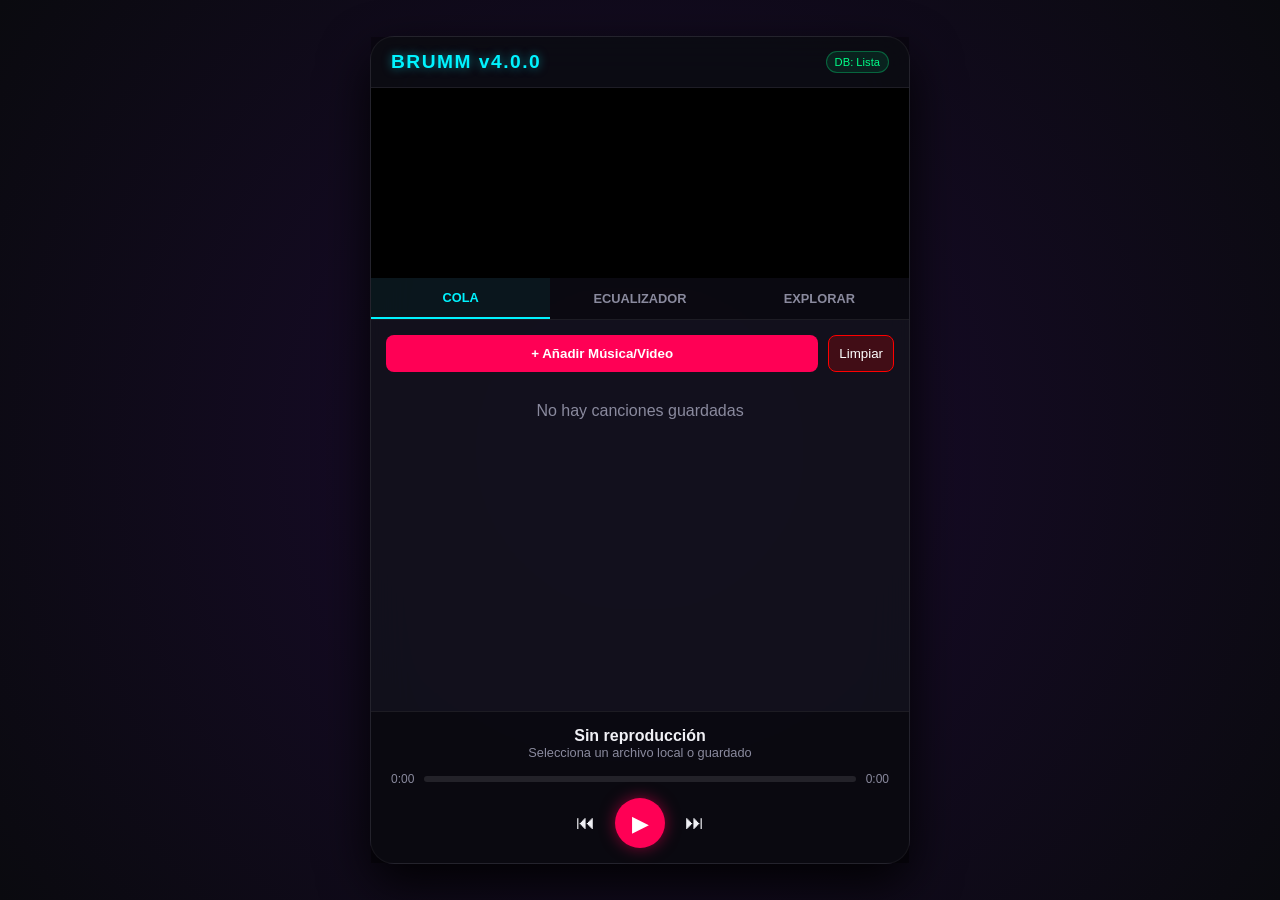
==== public/index.html @ 69756692 "Add files via upload" ====
<!DOCTYPE html>
<html lang="es">
<head>
<meta charset="UTF-8">
<meta name="viewport" content="width=device-width, initial-scale=1.0, maximum-scale=1.0, user-scalable=no">
<title>Brumm Player - v4.0.0 Optimized</title>
<link rel="manifest" href="manifest.json">
<meta name="theme-color" content="#0a0a0f">
<style>
  :root {
    --bg-dark: #0a0a0f;
    --panel-bg: rgba(18, 18, 28, 0.85);
    --accent: #ff0055;
    --accent-cyan: #00f3ff;
    --accent-purple: #9d00ff;
    --text-main: #f0f0f5;
    --text-muted: #8a8a9e;
    --border: rgba(255, 255, 255, 0.08);
  }

  * { box-sizing: border-box; margin: 0; padding: 0; user-select: none; -webkit-tap-highlight-color: transparent; }

  body {
    background-color: var(--bg-dark);
    color: var(--text-main);
    font-family: -apple-system, BlinkMacSystemFont, 'Segoe UI', Roboto, sans-serif;
    display: flex; justify-content: center; align-items: center;
    min-height: 100vh; overflow: hidden; background: radial-gradient(circle at center, #1a0b2e 0%, #0a0a0f 100%);
  }

  .app-container {
    width: 100%; max-width: 540px; height: 100vh; max-height: 920px;
    background: var(--panel-bg); backdrop-filter: blur(20px); -webkit-backdrop-filter: blur(20px);
    display: flex; flex-direction: column; position: relative;
    box-shadow: 0 20px 50px rgba(0,0,0,0.9); border: 1px solid var(--border);
  }

  @media (min-width: 768px) { .app-container { height: 92vh; border-radius: 24px; } }

  header {
    padding: 14px 20px; display: flex; justify-content: space-between; align-items: center;
    border-bottom: 1px solid var(--border); background: rgba(0,0,0,0.3);
  }
  header h1 { font-size: 1.2rem; font-weight: 800; letter-spacing: 1.5px; color: var(--accent-cyan); text-shadow: 0 0 10px rgba(0,243,255,0.5); }
  .status-badge { font-size: 0.7rem; padding: 4px 8px; border-radius: 12px; background: rgba(0, 255, 136, 0.1); color: #00ff88; border: 1px solid rgba(0,255,136,0.3); }

  /* Visualizador Screen */
  .screen-container { width: 100%; height: 190px; background: #000; position: relative; overflow: hidden; }
  canvas { width: 100%; height: 100%; display: block; }
  video { width: 100%; height: 100%; object-fit: contain; display: none; }

  /* Tabs UI */
  .nav-tabs { display: flex; background: rgba(0,0,0,0.4); border-bottom: 1px solid var(--border); }
  .tab-btn { flex: 1; padding: 12px 0; background: none; border: none; color: var(--text-muted); font-weight: 600; font-size: 0.8rem; cursor: pointer; transition: 0.2s; }
  .tab-btn.active { color: var(--accent-cyan); border-bottom: 2px solid var(--accent-cyan); background: rgba(0,243,255,0.05); }

  .tab-content { flex: 1; display: none; flex-direction: column; padding: 15px; overflow-y: auto; }
  .tab-content.active { display: flex; }

  /* Queue List */
  .queue-list { display: flex; flex-direction: column; gap: 8px; }
  .queue-item { display: flex; align-items: center; padding: 10px; background: rgba(255,255,255,0.03); border-radius: 8px; border: 1px solid var(--border); cursor: pointer; }
  .queue-item.active { border-color: var(--accent); background: rgba(255,0,85,0.1); }
  .queue-item .title { flex: 1; font-size: 0.85rem; font-weight: 500; white-space: nowrap; overflow: hidden; text-overflow: ellipsis; }

  /* Ecualizador (EQ) UI */
  .eq-container { display: flex; justify-content: space-around; align-items: center; height: 100%; padding: 20px 0; }
  .eq-band { display: flex; flex-direction: column; align-items: center; gap: 10px; height: 100%; }
  .eq-band input[type="range"] { -webkit-appearance: slider-vertical; width: 8px; height: 140px; background: rgba(255,255,255,0.1); }
  .eq-label { font-size: 0.7rem; color: var(--text-muted); }

  /* Controles Principales */
  .player-controls { padding: 15px 20px; background: rgba(0,0,0,0.4); border-top: 1px solid var(--border); display: flex; flex-direction: column; gap: 12px; }
  .track-meta { text-align: center; }
  .track-meta .title { font-size: 1rem; font-weight: 700; color: var(--text-main); }
  .track-meta .subtitle { font-size: 0.8rem; color: var(--text-muted); }

  .progress-wrap { display: flex; align-items: center; gap: 10px; font-size: 0.75rem; color: var(--text-muted); }
  .progress-bar { flex: 1; height: 6px; background: rgba(255,255,255,0.1); border-radius: 3px; cursor: pointer; position: relative; }
  .progress-fill { width: 0%; height: 100%; background: linear-gradient(90deg, var(--accent-cyan), var(--accent)); border-radius: 3px; }

  .btn-group { display: flex; justify-content: center; align-items: center; gap: 20px; }
  .btn-ctrl { background: none; border: none; color: var(--text-main); font-size: 1.2rem; cursor: pointer; }
  .btn-ctrl.main { width: 50px; height: 50px; border-radius: 50%; background: var(--accent); color: #fff; box-shadow: 0 0 15px rgba(255,0,85,0.5); display: flex; justify-content: center; align-items: center; font-size: 1.4rem; }

  input[type="file"] { display: none; }
</style>
</head>
<body>

<div class="app-container">
  <header>
    <h1>BRUMM v4.0.0</h1>
    <span class="status-badge" id="db-status">DB: Cargando...</span>
  </header>

  <div class="screen-container">
    <canvas id="canvas-vis"></canvas>
    <video id="video-elem" playsinline></video>
  </div>

  <div class="nav-tabs">
    <button class="tab-btn active" onclick="switchTab('queue')">COLA</button>
    <button class="tab-btn" onclick="switchTab('eq')">ECUALIZADOR</button>
    <button class="tab-btn" onclick="switchTab('online')">EXPLORAR</button>
  </div>

  <!-- TAB: COLA Y BIBLIOTECA -->
  <div id="tab-queue" class="tab-content active">
    <div style="margin-bottom: 10px; display: flex; gap: 10px;">
      <button onclick="document.getElementById('file-input').click()" style="flex:1; padding: 10px; background: var(--accent); border:none; border-radius:8px; color:#fff; font-weight:bold; cursor:pointer;">+ Añadir Música/Video</button>
      <button onclick="clearDatabaseQueue()" style="padding: 10px; background: rgba(255,0,0,0.2); border:1px solid red; border-radius:8px; color:#fff; cursor:pointer;">Limpiar</button>
    </div>
    <input type="file" id="file-input" accept="audio/*,video/*" multiple>
    <div class="queue-list" id="queue-list-container">
      <!-- Los elementos guardados en IndexedDB se inyectarán aquí -->
    </div>
  </div>

  <!-- TAB: ECUALIZADOR INTERACTIVO -->
  <div id="tab-eq" class="tab-content">
    <div class="eq-container">
      <div class="eq-band"><span class="eq-label">+12dB</span><input type="range" min="-12" max="12" value="0" id="eq-60"><span class="eq-label">60Hz</span></div>
      <div class="eq-band"><span class="eq-label">+12dB</span><input type="range" min="-12" max="12" value="0" id="eq-230"><span class="eq-label">230Hz</span></div>
      <div class="eq-band"><span class="eq-label">+12dB</span><input type="range" min="-12" max="12" value="0" id="eq-910"><span class="eq-label">910Hz</span></div>
      <div class="eq-band"><span class="eq-label">+12dB</span><input type="range" min="-12" max="12" value="0" id="eq-4k"><span class="eq-label">4kHz</span></div>
      <div class="eq-band"><span class="eq-label">+12dB</span><input type="range" min="-12" max="12" value="0" id="eq-14k"><span class="eq-label">14kHz</span></div>
    </div>
  </div>

  <!-- TAB: EXPLORAR (ONLINE) -->
  <div id="tab-online" class="tab-content">
    <p style="text-align: center; color: var(--text-muted); margin-top: 20px;">Buscador online de Jamendo e Internet Archive activo.</p>
  </div>

  <!-- CONTROLES INFERIORES -->
  <div class="player-controls">
    <div class="track-meta">
      <div class="title" id="track-title">Sin reproducción</div>
      <div class="subtitle" id="track-artist">Selecciona un archivo local o guardado</div>
    </div>

    <div class="progress-wrap">
      <span id="curr-time">0:00</span>
      <div class="progress-bar" id="progress-bar"><div class="progress-fill" id="progress-fill"></div></div>
      <span id="total-time">0:00</span>
    </div>

    <div class="btn-group">
      <button class="btn-ctrl" id="btn-prev">⏮</button>
      <button class="btn-ctrl main" id="btn-play">▶</button>
      <button class="btn-ctrl" id="btn-next">⏭</button>
    </div>
  </div>
</div>

<audio id="audio-elem" crossorigin="anonymous"></audio>

<script>
  // --- 1. BASE DE DATOS LOCAL (IndexedDB) ---
  let db;
  const requestDB = indexedDB.open("BrummDB", 1);

  requestDB.onupgradeneeded = (e) => {
    db = e.target.result;
    if (!db.objectStoreNames.contains("queue")) {
      db.createObjectStore("queue", { keyPath: "id", autoIncrement: true });
    }
  };

  requestDB.onsuccess = (e) => {
    db = e.target.result;
    document.getElementById("db-status").textContent = "DB: Lista";
    loadQueueFromDB();
  };

  requestDB.onerror = () => {
    document.getElementById("db-status").textContent = "DB: Error";
  };

  // Guardar archivo en la base de datos local
  function saveTrackToDB(file) {
    const transaction = db.transaction(["queue"], "readwrite");
    const store = transaction.objectStore("queue");
    const track = { name: file.name, type: file.type, blob: file };
    store.add(track);
    transaction.oncomplete = () => loadQueueFromDB();
  }

  // Cargar cola guardada desde la base de datos
  let localQueue = [];
  function loadQueueFromDB() {
    if (!db) return;
    const transaction = db.transaction(["queue"], "readonly");
    const store = transaction.objectStore("queue");
    const request = store.getAll();

    request.onsuccess = () => {
      localQueue = request.result;
      renderQueueUI();
    };
  }

  function clearDatabaseQueue() {
    if (!db) return;
    const transaction = db.transaction(["queue"], "readwrite");
    transaction.objectStore("queue").clear();
    transaction.oncomplete = () => {
      localQueue = [];
      renderQueueUI();
    };
  }

  function renderQueueUI() {
    const container = document.getElementById("queue-list-container");
    container.innerHTML = "";
    if (localQueue.length === 0) {
      container.innerHTML = `<div style="text-align:center; color:var(--text-muted); padding:20px;">No hay canciones guardadas</div>`;
      return;
    }

    localQueue.forEach((item, index) => {
      const div = document.createElement("div");
      div.className = `queue-item ${index === currentIndex ? 'active' : ''}`;
      div.innerHTML = `<div class="title">${item.name}</div>`;
      div.onclick = () => playTrackFromQueue(index);
      container.appendChild(div);
    });
  }

  // --- 2. MOTOR DE AUDIO Y EQ ---
  const audio = document.getElementById('audio-elem');
  const playBtn = document.getElementById('btn-play');
  let currentIndex = -1;
  let audioCtx, analyser, sourceNode;
  let eqFilters = [];

  function initWebAudio() {
    if (audioCtx) return;
    const AudioCtx = window.AudioContext || window.webkitAudioContext;
    audioCtx = new AudioCtx();
    analyser = audioCtx.createAnalyser();
    analyser.fftSize = 64;

    // Crear bandas del Ecualizador
    const freqs = [60, 230, 910, 4000, 14000];
    sourceNode = audioCtx.createMediaElementSource(audio);

    let prevNode = sourceNode;
    freqs.forEach((freq, idx) => {
      const filter = audioCtx.createBiquadFilter();
      filter.type = idx === 0 ? 'lowshelf' : idx === freqs.length - 1 ? 'highshelf' : 'peaking';
      filter.frequency.value = freq;
      filter.gain.value = 0;
      prevNode.connect(filter);
      prevNode = filter;
      eqFilters.push(filter);
    });

    prevNode.connect(analyser);
    analyser.connect(audioCtx.destination);
    setupEQControls();
    drawVisualizer();
  }

  function setupEQControls() {
    const ids = ['eq-60', 'eq-230', 'eq-910', 'eq-4k', 'eq-14k'];
    ids.forEach((id, idx) => {
      document.getElementById(id).addEventListener('input', (e) => {
        if (eqFilters[idx]) eqFilters[idx].gain.value = parseFloat(e.target.value);
      });
    });
  }

  function playTrackFromQueue(index) {
    if (index < 0 || index >= localQueue.length) return;
    currentIndex = index;
    const item = localQueue[currentIndex];

    const objectUrl = URL.createObjectURL(item.blob);
    audio.src = objectUrl;

    document.getElementById("track-title").textContent = item.name;
    document.getElementById("track-artist").textContent = "Guardado Localmente";

    initWebAudio();
    if (audioCtx.state === 'suspended') audioCtx.resume();
    audio.play();
    playBtn.textContent = '⏸';
    renderQueueUI();
  }

  playBtn.onclick = () => {
    if (audio.paused) {
      if (currentIndex >= 0) {
        initWebAudio();
        if (audioCtx.state === 'suspended') audioCtx.resume();
        audio.play();
        playBtn.textContent = '⏸';
      } else if (localQueue.length > 0) {
        playTrackFromQueue(0);
      }
    } else {
      audio.pause();
      playBtn.textContent = '▶';
    }
  };

  // Archivos locales
  document.getElementById('file-input').onchange = (e) => {
    const files = Array.from(e.target.files);
    files.forEach(f => saveTrackToDB(f));
  };

  // --- 3. CANVAS VISUALIZER ---
  const canvas = document.getElementById('canvas-vis');
  const ctx = canvas.getContext('2d');

  function drawVisualizer() {
    requestAnimationFrame(drawVisualizer);
    if (!analyser) return;

    canvas.width = canvas.parentElement.clientWidth;
    canvas.height = canvas.parentElement.clientHeight;

    const bufferLength = analyser.frequencyBinCount;
    const dataArray = new Uint8Array(bufferLength);
    analyser.getByteFrequencyData(dataArray);

    ctx.clearRect(0, 0, canvas.width, canvas.height);
    const barWidth = (canvas.width / bufferLength) * 1.5;
    let x = 0;

    for (let i = 0; i < bufferLength; i++) {
      const barHeight = (dataArray[i] / 255) * canvas.height;
      ctx.fillStyle = `rgb(0, 243, 255)`;
      ctx.fillRect(x, canvas.height - barHeight, barWidth - 2, barHeight);
      x += barWidth + 1;
    }
  }

  // Switch de pestañas
  function switchTab(tabName) {
    document.querySelectorAll('.tab-btn').forEach(b => b.classList.remove('active'));
    document.querySelectorAll('.tab-content').forEach(c => c.classList.remove('active'));
    event.target.classList.add('active');
    document.getElementById(`tab-${tabName}`).classList.add('active');
  }

  // --- 4. REGISTRO SERVICE WORKER ---
  if ('serviceWorker' in navigator) {
    window.addEventListener('load', () => {
      navigator.serviceWorker.register('./sw.js');
    });
  }
</script>
</body>
</html>
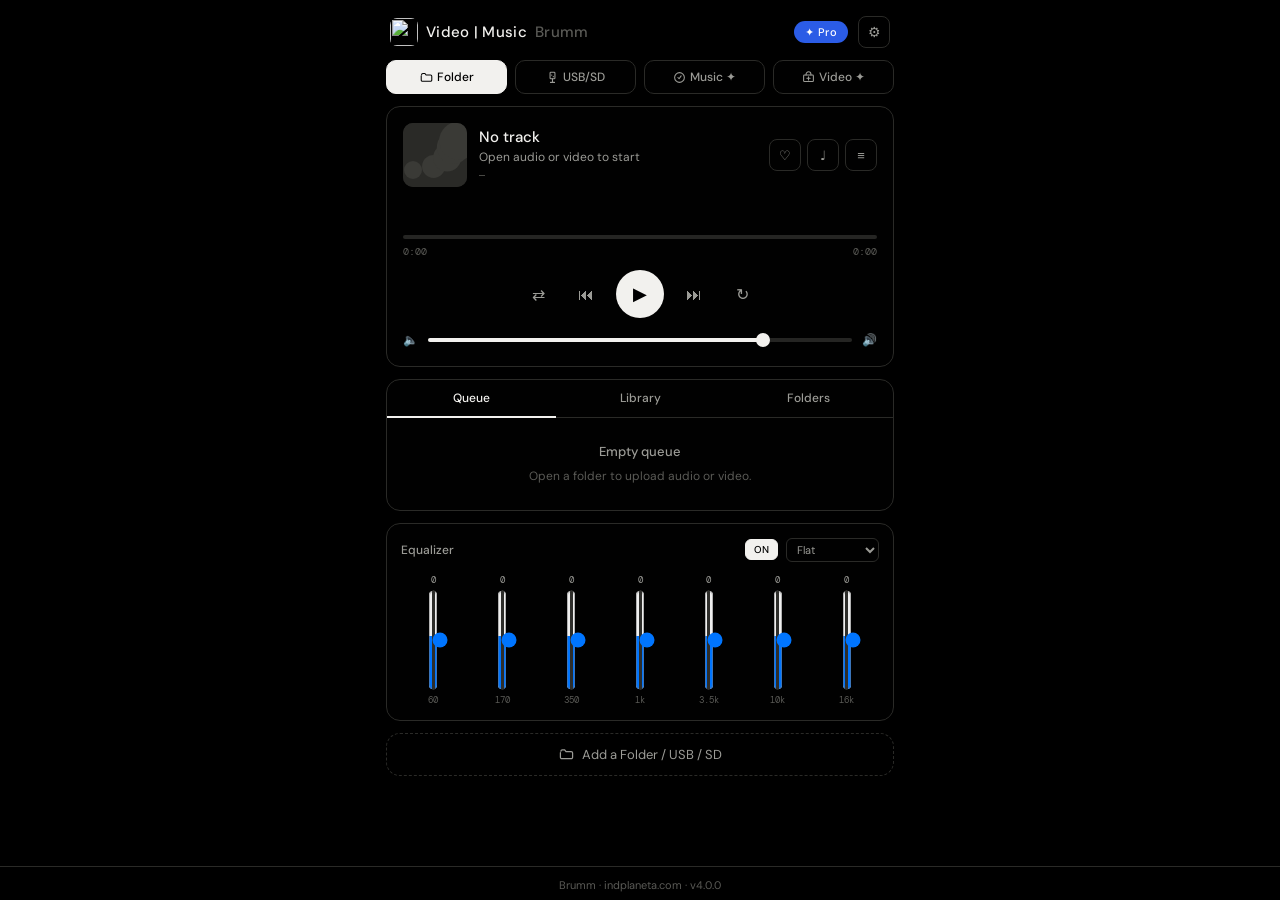
==== commit 2c6da136: "Add files via upload" ====
--- a/public/index.html
+++ b/public/index.html
@@ -2,357 +2,1839 @@
 <html lang="es">
 <head>
 <meta charset="UTF-8">
-<meta name="viewport" content="width=device-width, initial-scale=1.0, maximum-scale=1.0, user-scalable=no">
-<title>Brumm Player - v4.0.0 Optimized</title>
-<link rel="manifest" href="manifest.json">
-<meta name="theme-color" content="#0a0a0f">
+<meta name="viewport" content="width=device-width, initial-scale=1.0">
+<meta name="theme-color" content="#000000">
+<title>Video | Music Brumm</title>
+  <!-- Favicon / Icono de la pestaña -->
+  <link rel="icon" type="image/png" href="https://industriasplaneta.wordpress.com/wp-content/uploads/2026/09/brumm-i.png">
+  
+  <!-- Imagen para redes sociales -->
+  <meta property="og:image" content="https://industriasplaneta.wordpress.com/wp-content/uploads/2026/09/brumm-i.png">
+<link rel="manifest" href="/manifest.json">
+<link rel="preconnect" href="https://fonts.googleapis.com">
+<link href="https://fonts.googleapis.com/css2?family=DM+Sans:ital,wght@0,300;0,400;0,500;1,300&family=DM+Mono:wght@400&display=swap" rel="stylesheet">
 <style>
-  :root {
-    --bg-dark: #0a0a0f;
-    --panel-bg: rgba(18, 18, 28, 0.85);
-    --accent: #ff0055;
-    --accent-cyan: #00f3ff;
-    --accent-purple: #9d00ff;
-    --text-main: #f0f0f5;
-    --text-muted: #8a8a9e;
-    --border: rgba(255, 255, 255, 0.08);
-  }
-
-  * { box-sizing: border-box; margin: 0; padding: 0; user-select: none; -webkit-tap-highlight-color: transparent; }
-
-  body {
-    background-color: var(--bg-dark);
-    color: var(--text-main);
-    font-family: -apple-system, BlinkMacSystemFont, 'Segoe UI', Roboto, sans-serif;
-    display: flex; justify-content: center; align-items: center;
-    min-height: 100vh; overflow: hidden; background: radial-gradient(circle at center, #1a0b2e 0%, #0a0a0f 100%);
-  }
-
-  .app-container {
-    width: 100%; max-width: 540px; height: 100vh; max-height: 920px;
-    background: var(--panel-bg); backdrop-filter: blur(20px); -webkit-backdrop-filter: blur(20px);
-    display: flex; flex-direction: column; position: relative;
-    box-shadow: 0 20px 50px rgba(0,0,0,0.9); border: 1px solid var(--border);
-  }
-
-  @media (min-width: 768px) { .app-container { height: 92vh; border-radius: 24px; } }
-
-  header {
-    padding: 14px 20px; display: flex; justify-content: space-between; align-items: center;
-    border-bottom: 1px solid var(--border); background: rgba(0,0,0,0.3);
-  }
-  header h1 { font-size: 1.2rem; font-weight: 800; letter-spacing: 1.5px; color: var(--accent-cyan); text-shadow: 0 0 10px rgba(0,243,255,0.5); }
-  .status-badge { font-size: 0.7rem; padding: 4px 8px; border-radius: 12px; background: rgba(0, 255, 136, 0.1); color: #00ff88; border: 1px solid rgba(0,255,136,0.3); }
-
-  /* Visualizador Screen */
-  .screen-container { width: 100%; height: 190px; background: #000; position: relative; overflow: hidden; }
-  canvas { width: 100%; height: 100%; display: block; }
-  video { width: 100%; height: 100%; object-fit: contain; display: none; }
-
-  /* Tabs UI */
-  .nav-tabs { display: flex; background: rgba(0,0,0,0.4); border-bottom: 1px solid var(--border); }
-  .tab-btn { flex: 1; padding: 12px 0; background: none; border: none; color: var(--text-muted); font-weight: 600; font-size: 0.8rem; cursor: pointer; transition: 0.2s; }
-  .tab-btn.active { color: var(--accent-cyan); border-bottom: 2px solid var(--accent-cyan); background: rgba(0,243,255,0.05); }
-
-  .tab-content { flex: 1; display: none; flex-direction: column; padding: 15px; overflow-y: auto; }
-  .tab-content.active { display: flex; }
-
-  /* Queue List */
-  .queue-list { display: flex; flex-direction: column; gap: 8px; }
-  .queue-item { display: flex; align-items: center; padding: 10px; background: rgba(255,255,255,0.03); border-radius: 8px; border: 1px solid var(--border); cursor: pointer; }
-  .queue-item.active { border-color: var(--accent); background: rgba(255,0,85,0.1); }
-  .queue-item .title { flex: 1; font-size: 0.85rem; font-weight: 500; white-space: nowrap; overflow: hidden; text-overflow: ellipsis; }
-
-  /* Ecualizador (EQ) UI */
-  .eq-container { display: flex; justify-content: space-around; align-items: center; height: 100%; padding: 20px 0; }
-  .eq-band { display: flex; flex-direction: column; align-items: center; gap: 10px; height: 100%; }
-  .eq-band input[type="range"] { -webkit-appearance: slider-vertical; width: 8px; height: 140px; background: rgba(255,255,255,0.1); }
-  .eq-label { font-size: 0.7rem; color: var(--text-muted); }
-
-  /* Controles Principales */
-  .player-controls { padding: 15px 20px; background: rgba(0,0,0,0.4); border-top: 1px solid var(--border); display: flex; flex-direction: column; gap: 12px; }
-  .track-meta { text-align: center; }
-  .track-meta .title { font-size: 1rem; font-weight: 700; color: var(--text-main); }
-  .track-meta .subtitle { font-size: 0.8rem; color: var(--text-muted); }
-
-  .progress-wrap { display: flex; align-items: center; gap: 10px; font-size: 0.75rem; color: var(--text-muted); }
-  .progress-bar { flex: 1; height: 6px; background: rgba(255,255,255,0.1); border-radius: 3px; cursor: pointer; position: relative; }
-  .progress-fill { width: 0%; height: 100%; background: linear-gradient(90deg, var(--accent-cyan), var(--accent)); border-radius: 3px; }
-
-  .btn-group { display: flex; justify-content: center; align-items: center; gap: 20px; }
-  .btn-ctrl { background: none; border: none; color: var(--text-main); font-size: 1.2rem; cursor: pointer; }
-  .btn-ctrl.main { width: 50px; height: 50px; border-radius: 50%; background: var(--accent); color: #fff; box-shadow: 0 0 15px rgba(255,0,85,0.5); display: flex; justify-content: center; align-items: center; font-size: 1.4rem; }
-
-  input[type="file"] { display: none; }
+*{box-sizing:border-box;margin:0;padding:0;}
+
+/* ── TEMA OSCURO POR DEFECTO ── */
+:root{
+  --bg:#000000;--surface:#030103;--surface2:#020202;--surface3:#2E2E2B;
+  --text:#F2F1EE;--text2:#9B9B96;--text3:#5A5A56;
+  --border:#2A2A27;--border2:#3A3A36;
+  --accent:#F2F1EE;
+  --pro:#2B5CE6;
+  --font:'DM Sans',sans-serif;--mono:'DM Mono',monospace;
+  --r:14px;--r2:10px;
+}
+
+html,body{min-height:100%;font-family:var(--font);background:var(--bg);color:var(--text);font-size:16px;-webkit-font-smoothing:antialiased;}
+body{display:flex;flex-direction:column;align-items:center;overflow-x:hidden;padding-bottom:50px;}
+
+/* ── TOPBAR ── */
+.topbar{width:100%;max-width:540px;display:flex;align-items:center;justify-content:space-between;padding:16px 20px 12px;box-sizing:border-box;}
+.logo{font-size:15px;font-weight:500;letter-spacing:.02em;display:flex;align-items:center;gap:8px;}
+.logo span{color:var(--text3);}
+.topbar-right{display:flex;align-items:center;gap:10px;}
+.pro-chip{font-size:11px;font-weight:500;background:var(--pro);color:#fff;padding:4px 11px;border-radius:20px;cursor:pointer;letter-spacing:.03em;border:none;font-family:var(--font);}
+.settings-btn{width:32px;height:32px;border:1px solid var(--border);border-radius:8px;background:none;cursor:pointer;display:flex;align-items:center;justify-content:center;font-size:14px;color:var(--text2);}
+
+/* ── LAYOUT (Limitado a 540px máximo para PC) ── */
+.app{width:100%;max-width:540px;padding:0 16px 20px;display:flex;flex-direction:column;gap:12px;box-sizing:border-box;}
+
+/* ── SOURCE BAR ── */
+.source-bar{display:grid;grid-template-columns:repeat(4, 1fr);gap:8px;}
+.src{padding:8px 4px;border:1px solid var(--border);border-radius:var(--r2);background:var(--surface);font-size:12px;font-weight:500;color:var(--text2);cursor:pointer;text-align:center;transition:all .15s;font-family:var(--font);display:flex;align-items:center;justify-content:center;gap:4px;box-sizing:border-box;}
+.src.active{background:var(--text);color:#000;border-color:var(--text);}
+.src:hover:not(.active){background:var(--surface2);}
+.src svg{flex-shrink:0;}
+
+/* ── NOW PLAYING ── */
+.nowplaying{background:var(--surface);border:1px solid var(--border);border-radius:var(--r);padding:16px;}
+
+.np-top{display:flex;align-items:center;gap:12px;margin-bottom:12px;}
+.artwork{width:64px;height:64px;border-radius:10px;flex-shrink:0;position:relative;overflow:hidden;background:var(--surface2);}
+.artwork canvas{display:block;width:100%;height:100%;}
+.np-info{flex:1;min-width:0;}
+.np-title{font-size:15px;font-weight:500;white-space:nowrap;overflow:hidden;text-overflow:ellipsis;line-height:1.3;}
+.np-artist{font-size:12px;color:var(--text2);margin-top:2px;white-space:nowrap;overflow:hidden;text-overflow:ellipsis;}
+.np-format{font-size:10px;color:var(--text3);margin-top:4px;font-family:var(--mono);}
+.np-actions{display:flex;gap:6px;flex-shrink:0;}
+.icon-btn{width:32px;height:32px;border:1px solid var(--border);border-radius:8px;background:none;cursor:pointer;display:flex;align-items:center;justify-content:center;font-size:13px;color:var(--text2);transition:all .12s;flex-shrink:0;}
+.icon-btn:hover{background:var(--surface2);}
+.icon-btn.on{color:var(--text);background:var(--surface2);}
+
+/* Progress */
+.prog-wrap{position:relative;height:4px;background:var(--surface2);border-radius:2px;cursor:pointer;margin-bottom:6px;}
+.prog-fill{height:100%;background:var(--text);border-radius:2px;width:0%;pointer-events:none;}
+.prog-thumb{position:absolute;top:50%;width:12px;height:12px;background:var(--text);border-radius:50%;transform:translate(-50%,-50%);pointer-events:none;opacity:0;transition:opacity .1s;}
+.prog-wrap:hover .prog-thumb{opacity:1;}
+.prog-times{display:flex;justify-content:space-between;font-size:10px;color:var(--text3);font-family:var(--mono);}
+.viz-wrap{ width:100%; height:28px; overflow:hidden; margin-bottom:8px;}
+.viz-wrap canvas{ display:block; width:100%; height:28px; }
+
+/* Controls */
+.controls{display:flex;align-items:center;justify-content:center;gap:12px;margin:12px 0;}
+.ctrl{width:36px;height:36px;border:none;background:none;cursor:pointer;display:flex;align-items:center;justify-content:center;border-radius:8px;transition:background .12s;font-size:16px;color:var(--text2);font-family:var(--font);}
+.ctrl:hover{background:var(--surface2);}
+.ctrl.on{color:var(--text);}
+.play-btn{width:48px;height:48px;background:var(--text);color:#000;border:none;border-radius:50%;cursor:pointer;display:flex;align-items:center;justify-content:center;font-size:18px;transition:transform .1s,background .12s;flex-shrink:0;}
+.play-btn:active{transform:scale(.94);}
+.play-btn.loading{background:var(--text3);}
+
+/* Volume */
+.vol-row{display:flex;align-items:center;gap:10px;}
+.vol-icon{font-size:12px;color:var(--text3);}
+input[type=range].vol{flex:1;height:20px;-webkit-appearance:none;appearance:none;background:transparent;cursor:pointer;outline:none;}
+input[type=range].vol::-webkit-slider-runnable-track{height:4px;border-radius:2px;background:linear-gradient(to right,var(--text) 80%,var(--surface2) 80%);}
+input[type=range].vol::-webkit-slider-thumb{-webkit-appearance:none;width:14px;height:14px;background:var(--text);border-radius:50%;cursor:grab;margin-top:-5px;}
+
+/* ── QUEUE / LIBRARY ── */
+.panel{background:var(--surface);border:1px solid var(--border);border-radius:var(--r);overflow:hidden;}
+.tabs{display:flex;border-bottom:1px solid var(--border);}
+.tab{flex:1;padding:10px;font-size:12px;font-weight:500;color:var(--text2);cursor:pointer;text-align:center;border:none;background:none;font-family:var(--font);transition:all .12s;border-bottom:2px solid transparent;margin-bottom:-1px;}
+.tab.active{color:var(--text);border-bottom-color:var(--text);}
+.tab:hover:not(.active){background:var(--surface2);}
+.panel-body{max-height:220px;overflow-y:auto;}
+
+.track-row{display:flex;align-items:center;gap:10px;padding:8px 12px;cursor:pointer;transition:background .1s;}
+.track-row:hover{background:var(--surface2);}
+.track-row.active{background:rgba(255,255,255,0.05);}
+.tr-n{font-size:10px;color:var(--text3);width:16px;text-align:right;font-family:var(--mono);flex-shrink:0;}
+.tr-n.playing{color:var(--text);font-size:11px;}
+.tr-info{flex:1;min-width:0;}
+.tr-title{font-size:13px;white-space:nowrap;overflow:hidden;text-overflow:ellipsis;}
+.tr-title.playing{font-weight:500;}
+.tr-sub{font-size:10px;color:var(--text2);margin-top:1px;white-space:nowrap;overflow:hidden;text-overflow:ellipsis;}
+.tr-dur{font-size:10px;color:var(--text3);font-family:var(--mono);flex-shrink:0;}
+.tr-fmt{font-size:9px;color:var(--text3);font-family:var(--mono);flex-shrink:0;}
+
+.empty-state{padding:24px 16px;text-align:center;color:var(--text3);font-size:12px;line-height:1.6;}
+.empty-state strong{display:block;font-size:13px;color:var(--text2);margin-bottom:4px;font-weight:500;}
+
+/* ── EQUALIZER ── */
+.eq-panel{background:var(--surface);border:1px solid var(--border);border-radius:var(--r);padding:14px;}
+.eq-head{display:flex;justify-content:space-between;align-items:center;margin-bottom:12px;}
+.eq-title{font-size:12px;font-weight:500;color:var(--text2);}
+.eq-right{display:flex;align-items:center;gap:8px;}
+.eq-toggle{font-size:10px;font-weight:500;padding:3px 8px;border-radius:6px;border:1px solid var(--border);background:none;cursor:pointer;font-family:var(--font);color:var(--text2);transition:all .12s;}
+.eq-toggle.on{background:var(--text);color:#000;border-color:var(--text);}
+select.eq-preset{font-size:11px;color:var(--text2);border:1px solid var(--border);border-radius:6px;background:var(--surface);padding:3px 6px;cursor:pointer;font-family:var(--font);outline:none;}
+.eq-bands{display:flex;gap:4px;align-items:center;justify-content:space-between;}
+.eq-band{display:flex;flex-direction:column;align-items:center;gap:4px;flex:1;}
+.eq-band input[type=range]{writing-mode:vertical-lr;direction:rtl;width:20px;height:100px;background:transparent;cursor:pointer;outline:none;}
+.eq-band input[type=range]::-webkit-slider-runnable-track{width:3px;background:var(--surface3);border-radius:2px;}
+.eq-band input[type=range]::-webkit-slider-thumb{-webkit-appearance:none;width:12px;height:12px;background:var(--text);border-radius:50%;cursor:grab;}
+.eq-label{font-size:9px;color:var(--text3);font-family:var(--mono);}
+.eq-val{font-size:9px;color:var(--text2);font-family:var(--mono);min-height:12px;}
+
+/* ── OPEN BTN ── */
+.open-btn{display:flex;align-items:center;justify-content:center;gap:8px;padding:12px;border:1.5px dashed var(--border);border-radius:var(--r);background:none;cursor:pointer;color:var(--text2);font-size:13px;font-family:var(--font);transition:all .15s;width:100%;box-sizing:border-box;}
+.open-btn:hover{border-color:var(--text3);color:var(--text);background:var(--surface);}
+
+/* ── TOAST ── */
+.toast{position:fixed;bottom:24px;left:50%;transform:translateX(-50%) translateY(60px);background:var(--text);color:#000;font-size:12px;font-weight:500;padding:8px 16px;border-radius:20px;opacity:0;transition:all .3s;pointer-events:none;white-space:nowrap;z-index:999;}
+.toast.show{transform:translateX(-50%) translateY(0);opacity:1;}
+
+/* ── SCROLLBAR ── */
+.panel-body::-webkit-scrollbar{width:4px;}
+.panel-body::-webkit-scrollbar-track{background:transparent;}
+.panel-body::-webkit-scrollbar-thumb{background:var(--border2);border-radius:2px;}
+
+/* ── MODALS ── */
+.modal-bg{position:fixed;inset:0;background:rgba(0,0,0,.6);display:flex;align-items:center;justify-content:center;z-index:100;opacity:0;pointer-events:none;transition:opacity .2s;}
+.modal-bg.show{opacity:1;pointer-events:all;}
+.modal{background:var(--surface);border-radius:16px;padding:24px;width:90%;max-width:340px;position:relative;}
+.modal-close{position:absolute;top:14px;right:14px;background:none;border:none;cursor:pointer;font-size:16px;color:var(--text2);}
+.modal h2{font-size:18px;font-weight:500;margin-bottom:4px;}
+.modal .price{font-size:28px;font-weight:300;margin:12px 0 4px;font-variant-numeric:tabular-nums;}
+.modal .price span{font-size:14px;color:var(--text2);}
+.modal ul{list-style:none;margin:12px 0 20px;display:flex;flex-direction:column;gap:7px;}
+.modal ul li{font-size:13px;color:var(--text2);display:flex;align-items:center;gap:8px;}
+.modal ul li::before{content:'✓';color:var(--pro);font-weight:500;font-size:12px;}
+.modal-cta{width:100%;padding:12px;background:var(--pro);color:#fff;border:none;border-radius:10px;font-size:14px;font-weight:500;cursor:pointer;font-family:var(--font);}
+
+.settings-modal{background:var(--surface);border-radius:16px;padding:24px;width:90%;max-width:380px;position:relative;max-height:85vh;overflow-y:auto;}
+.settings-section{margin-bottom:20px;}
+.settings-label{font-size:11px;font-weight:500;color:var(--text3);letter-spacing:.06em;text-transform:uppercase;margin-bottom:10px;}
+.settings-row{display:flex;align-items:center;justify-content:space-between;padding:8px 0;border-bottom:1px solid var(--border);}
+.settings-row:last-child{border-bottom:none;}
+.settings-row-label{font-size:13px;color:var(--text);}
+.settings-row-sub{font-size:11px;color:var(--text2);margin-top:1px;}
+.toggle-sw{width:36px;height:20px;background:var(--border2);border-radius:10px;border:none;cursor:pointer;position:relative;transition:background .15s;flex-shrink:0;}
+.toggle-sw.on{background:var(--text);}
+.toggle-sw::after{content:'';position:absolute;top:3px;left:3px;width:14px;height:14px;background:#000;border-radius:50%;transition:transform .15s;}
+.toggle-sw.on::after{transform:translateX(16px);}
+
+/* ── TRACK ROW ACTIONS ── */
+.track-row .tr-del{width:22px;height:22px;border:none;background:none;cursor:pointer;color:var(--text3);font-size:14px;flex-shrink:0;border-radius:4px;display:flex;align-items:center;justify-content:center;transition:all .1s;opacity:0;}
+.track-row:hover .tr-del{opacity:1;}
+.track-row .tr-del:hover{background:#FFE8E8;color:#CC3333;}
+.track-row .tr-drag{width:16px;color:var(--text3);font-size:12px;cursor:grab;flex-shrink:0;opacity:0;text-align:center;}
+.track-row:hover .tr-drag{opacity:1;}
+.track-row.drag-over{border-top:2px solid var(--text);}
+
+/* ── LYRICS ── */
+.lyrics-panel{background:var(--surface);border:1px solid var(--border);border-radius:var(--r);overflow:hidden;display:none;}
+.lyrics-head{display:flex;align-items:center;justify-content:space-between;padding:10px 14px;border-bottom:1px solid var(--border);}
+.lyrics-title{font-size:12px;font-weight:500;color:var(--text2);}
+.lyrics-body{padding:16px 18px;max-height:180px;overflow-y:auto;line-height:1.9;font-size:13px;color:var(--text2);}
+.lyrics-body::-webkit-scrollbar{width:4px;}
+.lyrics-body::-webkit-scrollbar-thumb{background:var(--border2);border-radius:2px;}
+.lyric-line{transition:color .3s,font-weight .2s;cursor:pointer;padding:1px 0;}
+.lyric-line.active{color:var(--text);font-weight:500;font-size:14px;}
+.lyric-line:hover{color:var(--text);}
+.lyrics-empty{text-align:center;color:var(--text3);font-size:12px;padding:24px 0;}
+
+/* ── VIDEO PLAYER ── */
+.video-wrap{width:100%;background:#000;border-radius:10px;overflow:hidden;display:none;position:relative;aspect-ratio:16/9;margin-bottom:8px;}
+.video-wrap video{width:100%;height:100%;display:block;outline:none;}
+.video-badge{position:absolute;top:8px;right:8px;background:rgba(0,0,0,.6);color:#fff;font-size:10px;font-family:var(--mono);padding:3px 7px;border-radius:4px;pointer-events:none;letter-spacing:.03em;}
+.artwork.hidden{display:none;}
 </style>
 </head>
 <body>
 
-<div class="app-container">
-  <header>
-    <h1>BRUMM v4.0.0</h1>
-    <span class="status-badge" id="db-status">DB: Cargando...</span>
-  </header>
-
-  <div class="screen-container">
-    <canvas id="canvas-vis"></canvas>
-    <video id="video-elem" playsinline></video>
+<div class="topbar">
+  <div class="logo">
+    <img src="https://industriasplaneta.wordpress.com/wp-content/uploads/2026/09/brumm-i.png" width="28" height="28" style="border-radius:7px;vertical-align:middle;">
+    Video | Music <span>Brumm</span>
   </div>
-
-  <div class="nav-tabs">
-    <button class="tab-btn active" onclick="switchTab('queue')">COLA</button>
-    <button class="tab-btn" onclick="switchTab('eq')">ECUALIZADOR</button>
-    <button class="tab-btn" onclick="switchTab('online')">EXPLORAR</button>
+  <div class="topbar-right">
+    <button class="pro-chip" id="proBtn">✦ Pro</button>
+    <button class="settings-btn" id="settingsBtn" onclick="document.getElementById('settingsBg').classList.add('show')" title="Settings">⚙</button>
   </div>
-
-  <!-- TAB: COLA Y BIBLIOTECA -->
-  <div id="tab-queue" class="tab-content active">
-    <div style="margin-bottom: 10px; display: flex; gap: 10px;">
-      <button onclick="document.getElementById('file-input').click()" style="flex:1; padding: 10px; background: var(--accent); border:none; border-radius:8px; color:#fff; font-weight:bold; cursor:pointer;">+ Añadir Música/Video</button>
-      <button onclick="clearDatabaseQueue()" style="padding: 10px; background: rgba(255,0,0,0.2); border:1px solid red; border-radius:8px; color:#fff; cursor:pointer;">Limpiar</button>
+</div>
+
+<div class="app">
+
+  <div class="source-bar">
+    <button class="src active" id="src-folder" onclick="activateSource(this,'folder')">
+      <svg width="13" height="13" viewBox="0 0 16 16" fill="none"><path d="M2 4.5A1.5 1.5 0 013.5 3H6l1.5 2H13a1.5 1.5 0 011.5 1.5V11A1.5 1.5 0 0113 12.5H3A1.5 1.5 0 011.5 11V6" stroke="currentColor" stroke-width="1.3" stroke-linecap="round"/></svg>
+      Folder
+    </button>
+    <button class="src" id="src-usb" onclick="activateSource(this,'usb')">
+      <svg width="13" height="13" viewBox="0 0 16 16" fill="none"><rect x="5" y="1.5" width="6" height="8" rx="1" stroke="currentColor" stroke-width="1.3"/><path d="M8 9.5V14M5.5 14h5" stroke="currentColor" stroke-width="1.3" stroke-linecap="round"/><circle cx="7" cy="5" r=".8" fill="currentColor"/><circle cx="9" cy="7" r=".8" fill="currentColor"/></svg>
+      USB/SD
+    </button>
+    <button class="src" id="src-catalog" onclick="activateSource(this,'catalog')">
+      <svg width="13" height="13" viewBox="0 0 16 16" fill="none"><circle cx="8" cy="8" r="6" stroke="currentColor" stroke-width="1.3"/><path d="M6 8l1.5 1.5L10 6" stroke="currentColor" stroke-width="1.3" stroke-linecap="round" stroke-linejoin="round"/></svg>
+      Music ✦
+    </button>
+    <button class="src" id="src-archive" onclick="activateSource(this,'archive')">
+      <svg width="13" height="13" viewBox="0 0 16 16" fill="none"><rect x="2" y="5" width="12" height="8" rx="1" stroke="currentColor" stroke-width="1.3"/><path d="M5 5V4a3 3 0 016 0v1" stroke="currentColor" stroke-width="1.3" stroke-linecap="round"/><path d="M6 9h4M8 7v4" stroke="currentColor" stroke-width="1.3" stroke-linecap="round"/></svg>
+      Video ✦
+    </button>
+  </div>
+
+  <div class="nowplaying">
+    <div class="np-top">
+      <div class="artwork" id="artworkWrap"><canvas id="artCanvas" width="64" height="64"></canvas></div>
+      <div class="np-info">
+        <div class="np-title" id="npTitle">No track</div>
+        <div class="np-artist" id="npArtist">Open audio or video to start</div>
+        <div class="np-format" id="npFormat">—</div>
+      </div>
+      <div class="np-actions">
+        <button class="icon-btn" id="heartBtn" onclick="toggleHeart()" title="Favorito">♡</button>
+        <button class="icon-btn" id="lyricsBtn" onclick="toggleLyrics()" title="Lyrics">♩</button>
+        <button class="icon-btn" id="queueBtn" onclick="showTab('queue')" title="Cola">≡</button>
+      </div>
     </div>
-    <input type="file" id="file-input" accept="audio/*,video/*" multiple>
-    <div class="queue-list" id="queue-list-container">
-      <!-- Los elementos guardados en IndexedDB se inyectarán aquí -->
+
+    <!-- VIDEO WRAP -->
+    <div class="video-wrap" id="videoWrap">
+      <video id="videoEl" preload="metadata" playsinline
+        onended="nextTrack()"
+        ontimeupdate="videoTick()"
+        onloadedmetadata="videoReady()"></video>
+      <div class="video-badge" id="videoBadge">VIDEO</div>
+      <button onclick="toggleFullscreen()" style="position:absolute;bottom:8px;right:8px;background:rgba(0,0,0,.55);border:none;color:#fff;font-size:14px;width:30px;height:30px;border-radius:6px;cursor:pointer;display:flex;align-items:center;justify-content:center;" title="Pantalla completa">⛶</button>
+    </div>
+
+    <div class="viz-wrap"><canvas id="vizCanvas"></canvas></div>
+
+    <div class="prog-wrap" id="progWrap">
+      <div class="prog-fill" id="progFill"></div>
+      <div class="prog-thumb" id="progThumb"></div>
+    </div>
+    <div class="prog-times"><span id="timeCur">0:00</span><span id="timeDur">0:00</span></div>
+
+    <div class="controls">
+      <button class="ctrl" id="shuffleBtn" onclick="toggleShuffle()" title="Aleatorio">⇄</button>
+      <button class="ctrl" onclick="prevTrack()" title="Anterior">⏮</button>
+      <button class="play-btn" id="playBtn" onclick="togglePlay()">▶</button>
+      <button class="ctrl" onclick="nextTrack()" title="Siguiente">⏭</button>
+      <button class="ctrl" id="repeatBtn" onclick="cycleRepeat()" title="Repetir">↻</button>
+    </div>
+
+    <div class="vol-row">
+      <span class="vol-icon">🔈</span>
+      <input type="range" class="vol" id="volSlider" min="0" max="100" value="80" oninput="setVolume(this)">
+      <span class="vol-icon">🔊</span>
     </div>
   </div>
 
-  <!-- TAB: ECUALIZADOR INTERACTIVO -->
-  <div id="tab-eq" class="tab-content">
-    <div class="eq-container">
-      <div class="eq-band"><span class="eq-label">+12dB</span><input type="range" min="-12" max="12" value="0" id="eq-60"><span class="eq-label">60Hz</span></div>
-      <div class="eq-band"><span class="eq-label">+12dB</span><input type="range" min="-12" max="12" value="0" id="eq-230"><span class="eq-label">230Hz</span></div>
-      <div class="eq-band"><span class="eq-label">+12dB</span><input type="range" min="-12" max="12" value="0" id="eq-910"><span class="eq-label">910Hz</span></div>
-      <div class="eq-band"><span class="eq-label">+12dB</span><input type="range" min="-12" max="12" value="0" id="eq-4k"><span class="eq-label">4kHz</span></div>
-      <div class="eq-band"><span class="eq-label">+12dB</span><input type="range" min="-12" max="12" value="0" id="eq-14k"><span class="eq-label">14kHz</span></div>
+  <!-- LYRICS PANEL -->
+  <div class="lyrics-panel" id="lyricsPanel">
+    <div class="lyrics-head">
+      <span class="lyrics-title" id="lyricsMeta">Lyrics</span>
+      <button onclick="toggleLyrics()" style="background:none;border:none;cursor:pointer;font-size:13px;color:var(--text3);">✕</button>
+    </div>
+    <div class="lyrics-body" id="lyricsBody">
+      <div class="lyrics-empty">Play a track to see Lyrics available</div>
     </div>
   </div>
 
-  <!-- TAB: EXPLORAR (ONLINE) -->
-  <div id="tab-online" class="tab-content">
-    <p style="text-align: center; color: var(--text-muted); margin-top: 20px;">Buscador online de Jamendo e Internet Archive activo.</p>
+  <div class="panel">
+    <div class="tabs">
+      <button class="tab active" id="tab-queue" onclick="showTab('queue')">Queue</button>
+      <button class="tab" id="tab-library" onclick="showTab('library')">Library</button>
+      <button class="tab" id="tab-folders" onclick="showTab('folders')">Folders</button>
+    </div>
+    <div class="panel-body" id="panelBody">
+      <div class="empty-state"><strong>Empty</strong>Add a Folder / USB</div>
+    </div>
   </div>
 
-  <!-- CONTROLES INFERIORES -->
-  <div class="player-controls">
-    <div class="track-meta">
-      <div class="title" id="track-title">Sin reproducción</div>
-      <div class="subtitle" id="track-artist">Selecciona un archivo local o guardado</div>
+  <div class="eq-panel">
+    <div class="eq-head">
+      <span class="eq-title">Equalizer</span>
+      <div class="eq-right">
+        <button class="eq-toggle on" id="eqToggle" onclick="toggleEQ()">ON</button>
+        <select class="eq-preset" id="eqPreset" onchange="applyPreset(this.value)">
+          <option value="flat">Flat</option>
+          <option value="bass">Bass Boost</option>
+          <option value="vocal">Vocal</option>
+          <option value="treble">Treble</option>
+          <option value="classical">Classical</option>
+          <option value="lounge">Lounge</option>
+        </select>
+      </div>
     </div>
-
-    <div class="progress-wrap">
-      <span id="curr-time">0:00</span>
-      <div class="progress-bar" id="progress-bar"><div class="progress-fill" id="progress-fill"></div></div>
-      <span id="total-time">0:00</span>
+    <div class="eq-bands" id="eqBands"></div>
+  </div>
+
+  <button class="open-btn" onclick="openFolder()">
+    <svg width="15" height="15" viewBox="0 0 16 16" fill="none"><path d="M2 4.5A1.5 1.5 0 013.5 3H6l1.5 2H13a1.5 1.5 0 011.5 1.5V11A1.5 1.5 0 0113 12.5H3A1.5 1.5 0 011.5 11V6" stroke="currentColor" stroke-width="1.3" stroke-linecap="round"/></svg>
+    Add a Folder / USB / SD
+  </button>
+
+  <!-- CATALOG PANEL -->
+  <div id="catalogPanel" style="display:none;flex-direction:column;gap:10px;">
+    <div class="panel">
+      <div class="tabs">
+        <button class="tab active" id="ctab-search" onclick="switchCatalogTab('search')">Search</button>
+        <button class="tab" id="ctab-genres" onclick="switchCatalogTab('genres')">Genre</button>
+        <button class="tab" id="ctab-new" onclick="switchCatalogTab('new')">Latest</button>
+      </div>
+      <div style="padding:10px 14px;display:flex;gap:6px;" id="catalogSearchRow">
+        <input type="text" id="catalogSearch" placeholder="Search artist or song…"
+          style="flex:1;padding:7px 10px;border:1px solid var(--border);border-radius:8px;font-size:13px;font-family:var(--font);background:var(--surface);color:var(--text);outline:none;"
+          onkeydown="if(event.key==='Enter')searchJamendo()">
+        <select id="jamendoPageSize" onchange="searchJamendo()"
+          style="padding:7px 6px;border:1px solid var(--border);border-radius:8px;font-size:12px;font-family:var(--font);background:var(--surface);color:var(--text);cursor:pointer;outline:none;">
+          <option value="30">30</option>
+          <option value="50">50</option>
+          <option value="100">100</option>
+        </select>
+        <button onclick="searchJamendo()"
+          style="padding:7px 14px;background:var(--text);color:#000;border:none;border-radius:8px;font-size:12px;font-family:var(--font);cursor:pointer;font-weight:500;">Search</button>
+      </div>
+      <div id="genreBar" style="display:none;padding:10px 14px;gap:6px;flex-wrap:wrap;">
+      </div>
+      <div class="panel-body" id="catalogBody">
+        <div class="empty-state"><strong>Catalog on Jamendo</strong>+500,000 tracks. Search or play a genre.</div>
+      </div>
     </div>
-
-    <div class="btn-group">
-      <button class="btn-ctrl" id="btn-prev">⏮</button>
-      <button class="btn-ctrl main" id="btn-play">▶</button>
-      <button class="btn-ctrl" id="btn-next">⏭</button>
+  </div>
+
+  <!-- ARCHIVE.ORG PANEL -->
+  <div id="archivePanel" style="display:none;flex-direction:column;gap:10px;">
+    <div class="panel">
+      <div class="tabs">
+        <button class="tab active" id="atab-cats" onclick="switchArchiveTab('cats')">Categories</button>
+        <button class="tab" id="atab-search" onclick="switchArchiveTab('search')">Search</button>
+      </div>
+      <div id="archiveCatGrid" style="padding:10px 12px;display:grid;grid-template-columns:1fr 1fr;gap:6px;"></div>
+      <div style="padding:10px 14px;display:none;gap:6px;" id="archiveSearchRow">
+        <input type="text" id="archiveSearch" placeholder="Title, director, year…"
+          style="flex:1;padding:7px 10px;border:1px solid var(--border);border-radius:8px;font-size:13px;font-family:var(--font);background:var(--surface);color:var(--text);outline:none;"
+          onkeydown="if(event.key==='Enter')searchArchive()">
+        <select id="archivePageSize"
+          style="padding:7px 6px;border:1px solid var(--border);border-radius:8px;font-size:12px;font-family:var(--font);background:var(--surface);color:var(--text);cursor:pointer;outline:none;">
+          <option value="30">30</option>
+          <option value="50">50</option>
+          <option value="100">100</option>
+        </select>
+        <button onclick="searchArchive()"
+          style="padding:7px 14px;background:var(--text);color:#000;border:none;border-radius:8px;font-size:12px;font-family:var(--font);cursor:pointer;font-weight:500;">Search</button>
+      </div>
+      <div class="panel-body" id="archiveBody" style="display:none;">
+      </div>
+    </div>
+  </div>
+
+</div>
+
+<!-- TOAST -->
+<div class="toast" id="toast"></div>
+
+<!-- SETTINGS MODAL -->
+<div class="modal-bg" id="settingsBg" onclick="if(event.target===this)this.classList.remove('show')">
+  <div class="settings-modal">
+    <button class="modal-close" onclick="document.getElementById('settingsBg').classList.remove('show')">✕</button>
+    <h2 style="font-size:17px;font-weight:500;margin-bottom:18px;">Settings</h2>
+
+    <div class="settings-section">
+      <div class="settings-label">Play List</div>
+      <div class="settings-row">
+        <div><div class="settings-row-label">Continue upon opening</div><div class="settings-row-sub">Resumes the last track upon startup.</div></div>
+        <button class="toggle-sw on" id="sw-resume" onclick="toggleSetting(this,'resume')"></button>
+      </div>
+      <div class="settings-row">
+        <div><div class="settings-row-label">Crossfade</div><div class="settings-row-sub">Smooth mix between tracks (2s)</div></div>
+        <button class="toggle-sw" id="sw-crossfade" onclick="toggleSetting(this,'crossfade')"></button>
+      </div>
+      <div class="settings-row">
+        <div><div class="settings-row-label">Normalize volume</div><div class="settings-row-sub">Match levels between files</div></div>
+        <button class="toggle-sw" id="sw-normalize" onclick="toggleSetting(this,'normalize')"></button>
+      </div>
+    </div>
+
+    <div class="settings-section">
+      <div class="settings-label">Interfaz</div>
+      <div class="settings-row">
+        <div><div class="settings-row-label">Dark mode</div><div class="settings-row-sub">Switch to dark mode</div></div>
+        <button class="toggle-sw on" id="sw-dark" onclick="toggleDarkMode(this)"></button>
+      </div>
+      <div class="settings-row">
+        <div><div class="settings-row-label">Visualizador</div><div class="settings-row-sub">Frequency bars on the player</div></div>
+        <button class="toggle-sw on" id="sw-viz" onclick="toggleSetting(this,'viz')"></button>
+      </div>
+    </div>
+
+    <div class="settings-section">
+      <div class="settings-label">License</div>
+      <div class="settings-row">
+        <div>
+          <div class="settings-row-label" id="settingsProStatus">Free</div>
+          <div class="settings-row-sub">Video | Music Brumm Pro — $25/year</div>
+        </div>
+        <button onclick="document.getElementById('settingsBg').classList.remove('show');document.getElementById('modalBg').classList.add('show')"
+          style="font-size:11px;padding:4px 10px;border:1px solid var(--border);border-radius:6px;background:none;cursor:pointer;font-family:var(--font);color:var(--text2);">
+          Activar
+        </button>
+      </div>
+      <div class="settings-row">
+        <div><div class="settings-row-label">Versión</div></div>
+        <div style="font-size:11px;color:var(--text3);font-family:var(--mono);">4.0.0</div>
+      </div>
+      <div class="settings-row" style="cursor:pointer;" onclick="checkForUpdates()">
+        <div><div class="settings-row-label">Check for updates</div><div class="settings-row-sub">Check for a new version.</div></div>
+        <span id="updateStatus" style="font-size:11px;color:var(--text3);">→</span>
+      </div>
+    </div>
+
+    <div class="settings-section">
+      <div class="settings-label">Library</div>
+      <div class="settings-row" style="cursor:pointer;" onclick="clearLibrary()">
+        <div><div class="settings-row-label" style="color:#CC3333;">Clean up library</div><div class="settings-row-sub">Remove all loaded media</div></div>
+        <span style="color:var(--text3);font-size:12px;">→</span>
+      </div>
     </div>
   </div>
 </div>
 
-<audio id="audio-elem" crossorigin="anonymous"></audio>
+<!-- PRO MODAL -->
+<div class="modal-bg" id="modalBg" onclick="closeModal(event)">
+  <div class="modal">
+    <button class="modal-close" onclick="document.getElementById('modalBg').classList.remove('show')">✕</button>
+    <div style="font-size:22px;margin-bottom:4px;">✦</div>
+    <h2>Video | Music Brumm Pro</h2>
+    <div style="font-size:12px;color:var(--text2);">One annual payment. No monthly subscription.</div>
+    <div class="price">$25 <span>/ year</span></div>
+    <ul>
+      <li>+500,000 new tracks</li>
+      <li>Search by artist, song, and genre</li>
+      <li>New releases and editorial selections in music and video</li>
+      <li>Saved playlists</li>
+      <li>Advanced equalizer with custom presets</li>
+    </ul>
+    <button class="modal-cta" onclick="window.open('https://technologycorporation.lemonsqueezy.com/checkout/buy/a8cab50e-af1d-4846-803c-300390d19ab1','_blank'); toast('Abriendo pago…')">Activate Pro — $25/year →</button>
+    <div style="margin-top:12px;text-align:center;">
+      <span style="font-size:11px;color:var(--text3);">Do you already have a license? </span>
+      <button onclick="showLicenseInput()" style="font-size:11px;color:var(--pro);background:none;border:none;cursor:pointer;font-family:var(--font);">Enter license key →</button>
+    </div>
+    <div id="licenseInputWrap" style="display:none;margin-top:10px;gap:6px;">
+      <input type="text" id="licenseKey" placeholder="XXXX-XXXX-XXXX-XXXX"
+        style="flex:1;padding:8px 10px;border:1px solid var(--border);border-radius:8px;font-size:12px;font-family:var(--mono);outline:none;width:100%;margin-bottom:6px;">
+      <button onclick="activateLicense()" style="width:100%;padding:8px 12px;background:var(--pro);color:#fff;border:none;border-radius:8px;font-size:12px;cursor:pointer;font-family:var(--font);">Activate license</button>
+    </div>
+  </div>
+</div>
 
 <script>
-  // --- 1. BASE DE DATOS LOCAL (IndexedDB) ---
-  let db;
-  const requestDB = indexedDB.open("BrummDB", 1);
-
-  requestDB.onupgradeneeded = (e) => {
-    db = e.target.result;
-    if (!db.objectStoreNames.contains("queue")) {
-      db.createObjectStore("queue", { keyPath: "id", autoIncrement: true });
+// ── AUDIO ENGINE ──────────────────────────────────────────
+const AC = new (window.AudioContext || window.webkitAudioContext)();
+let gainNode = AC.createGain();
+let analyserNode = AC.createAnalyser();
+analyserNode.fftSize = 256;
+let eqFilters = [];
+let sourceNode = null;
+let audioBuffer = null;
+let startedAt = 0;
+let pausedAt = 0;
+let isPlaying = false;
+let eqEnabled = true;
+
+const EQ_BANDS = [
+  {f:60,type:'lowshelf'},{f:170,type:'peaking'},{f:350,type:'peaking'},
+  {f:1000,type:'peaking'},{f:3500,type:'peaking'},{f:10000,type:'peaking'},{f:16000,type:'highshelf'}
+];
+const PRESETS = {
+  flat:   [0,0,0,0,0,0,0],
+  bass:   [8,5,3,0,-1,-1,-2],
+  vocal:  [-2,-1,0,5,5,3,1],
+  treble: [-2,-1,0,1,3,6,7],
+  classical:[4,3,0,0,0,3,4],
+  lounge: [3,2,0,-1,0,2,3]
+};
+
+function buildEQChain() {
+  eqFilters.forEach(f => f.disconnect());
+  eqFilters = EQ_BANDS.map(b => {
+    const f = AC.createBiquadFilter();
+    f.type = b.type; f.frequency.value = b.f; f.gain.value = 0;
+    return f;
+  });
+  for (let i=0;i<eqFilters.length-1;i++) eqFilters[i].connect(eqFilters[i+1]);
+  eqFilters[eqFilters.length-1].connect(gainNode);
+  gainNode.connect(analyserNode);
+  analyserNode.connect(AC.destination);
+}
+buildEQChain();
+
+function connectSource(buf) {
+  if (sourceNode) { 
+    sourceNode.onended = null;
+    try{sourceNode.stop();}catch(e){} 
+    sourceNode.disconnect(); 
+  }
+  sourceNode = AC.createBufferSource();
+  sourceNode.buffer = buf;
+  sourceNode.connect(eqEnabled ? eqFilters[0] : gainNode);
+  sourceNode.onended = () => { if(isPlaying) nextTrack(); };
+}
+
+function playFrom(offset) {
+  if (!audioBuffer) return;
+  connectSource(audioBuffer);
+  startedAt = AC.currentTime - offset;
+  sourceNode.start(0, offset);
+  isPlaying = true;
+  document.getElementById('playBtn').textContent = '⏸';
+  document.getElementById('playBtn').classList.remove('loading');
+  updateMediaSessionState(true);
+  resumeViz();
+  if (typeof startLRCSync === 'function' && lyricsMode === 'lrc') startLRCSync();
+}
+
+function pausePlayback() {
+  if (!isPlaying) return;
+  if (videoMode) {
+    document.getElementById('videoEl').pause();
+    isPlaying = false;
+    document.getElementById('playBtn').textContent = '▶';
+    updateMediaSessionState(false);
+    return;
+  }
+  pausedAt = Math.max(0, AC.currentTime - startedAt);
+  if (sourceNode) {
+    sourceNode.onended = null;
+    try{sourceNode.stop();}catch(e){}
+  }
+  isPlaying = false;
+  document.getElementById('playBtn').textContent = '▶';
+  updateMediaSessionState(false);
+  stopViz();
+  if (typeof stopLRCSync === 'function') stopLRCSync();
+}
+
+gainNode.gain.value = 0.8;
+
+// ── TRACK DATA ────────────────────────────────────────────
+let library = [];     
+let queue = [];       
+let folderMap = [];   
+let curIdx = 0;
+let shuffle = false;
+let repeatMode = 0;   
+let liked = false;
+let activeTab = 'queue';
+let folders = [];     
+
+// ── FILE SYSTEM ACCESS ────────────────────────────────────
+async function openFolder() {
+  if (AC.state === 'suspended') AC.resume();
+  try {
+    const dir = await window.showDirectoryPicker({ mode: 'read' });
+    toast('Cargando archivos…');
+    const files = await collectAudio(dir);
+    if (!files.length) { toast('No se encontraron archivos multimedia'); return; }
+    const newTracks = await parseFiles(files);
+    const folderIdx = folders.length;
+    
+    const startOffset = library.length;
+    library = [...library, ...newTracks];
+    newTracks.forEach((_,i) => folderMap[startOffset + i] = folderIdx);
+    queue = library.map((_,i)=>i);
+    folders.push(dir.name);
+    renderPanel();
+    toast(`${newTracks.length} pistas cargadas`);
+    if (library.length === newTracks.length) loadTrack(0);
+  } catch(e) {
+    if (e.name !== 'AbortError') toast('Error reading folder');
+  }
+}
+
+async function collectAudio(dir) {
+  const exts = ['mp3','flac','aac','m4a','ogg','wav','opus','wma',
+                 'mp4','webm','mkv','mov','avi','m4v','ogv','3gp'];
+  const files = [];
+  
+  async function scanDirectory(directory) {
+    for await (const entry of directory.values()) {
+      if (entry.kind === 'file') {
+        const ext = entry.name.split('.').pop().toLowerCase();
+        if (exts.includes(ext)) {
+          try { files.push(await entry.getFile()); } catch(e){}
+        }
+      } else if (entry.kind === 'directory') {
+        try { await scanDirectory(entry); } catch(e){}
+      }
     }
-  };
-
-  requestDB.onsuccess = (e) => {
-    db = e.target.result;
-    document.getElementById("db-status").textContent = "DB: Lista";
-    loadQueueFromDB();
-  };
-
-  requestDB.onerror = () => {
-    document.getElementById("db-status").textContent = "DB: Error";
-  };
-
-  // Guardar archivo en la base de datos local
-  function saveTrackToDB(file) {
-    const transaction = db.transaction(["queue"], "readwrite");
-    const store = transaction.objectStore("queue");
-    const track = { name: file.name, type: file.type, blob: file };
-    store.add(track);
-    transaction.oncomplete = () => loadQueueFromDB();
-  }
-
-  // Cargar cola guardada desde la base de datos
-  let localQueue = [];
-  function loadQueueFromDB() {
-    if (!db) return;
-    const transaction = db.transaction(["queue"], "readonly");
-    const store = transaction.objectStore("queue");
-    const request = store.getAll();
-
-    request.onsuccess = () => {
-      localQueue = request.result;
-      renderQueueUI();
+  }
+
+  await scanDirectory(dir);
+  return files;
+}
+
+const VIDEO_EXTS = ['mp4','webm','mkv','mov','avi','m4v','ogv','3gp'];
+function isVideoExt(ext) { return VIDEO_EXTS.includes(ext.toLowerCase()); }
+
+async function parseFiles(files) {
+  return files.map(f => {
+    const name = f.name.replace(/\.[^.]+$/, '');
+    const parts = name.split(' - ');
+    const ext = f.name.split('.').pop().toUpperCase();
+    return {
+      name: parts.length > 1 ? parts.slice(1).join(' - ') : name,
+      artist: parts.length > 1 ? parts[0] : 'Desconocido',
+      album: '—', duration: 0, durationStr: '—',
+      file: f, format: ext,
+      isVideo: isVideoExt(ext)
     };
-  }
-
-  function clearDatabaseQueue() {
-    if (!db) return;
-    const transaction = db.transaction(["queue"], "readwrite");
-    transaction.objectStore("queue").clear();
-    transaction.oncomplete = () => {
-      localQueue = [];
-      renderQueueUI();
+  });
+}
+
+// ── LOAD & DECODE ─────────────────────────────────────────
+let videoMode = false;
+let videoObjectURL = null;
+
+function setVideoMode(on) {
+  videoMode = on;
+  document.getElementById('videoWrap').style.display = on ? 'block' : 'none';
+  document.getElementById('artworkWrap').classList.toggle('hidden', on);
+  document.querySelector('.viz-wrap').style.display = on ? 'none' : 'block';
+}
+
+async function loadTrack(idx) {
+  if (!library.length) return;
+  if (isPlaying) pausePlayback();
+  catalogSource = null;
+  curIdx = idx;
+  pausedAt = 0;
+  const t = library[queue[curIdx]];
+  if (!t) return;
+  
+  updateNPDisplay(t);
+  if (!t.isVideo) drawArt(queue[curIdx]);
+  document.getElementById('playBtn').classList.add('loading');
+  document.getElementById('playBtn').textContent = '…';
+
+  if (videoObjectURL) { URL.revokeObjectURL(videoObjectURL); videoObjectURL = null; }
+
+  if (t.isVideo) {
+    setVideoMode(true);
+    document.getElementById('videoBadge').textContent = t.format;
+    const url = URL.createObjectURL(t.file);
+    videoObjectURL = url;
+    const vid = document.getElementById('videoEl');
+    vid.src = url;
+    vid.load();
+    if (!vid._connected) {
+      const src = AC.createMediaElementSource(vid);
+      src.connect(eqEnabled ? eqFilters[0] : gainNode);
+      vid._connected = true;
+    }
+    vid.play().then(() => {
+      isPlaying = true;
+      audioBuffer = { duration: vid.duration || 0 };
+      document.getElementById('playBtn').classList.remove('loading');
+      document.getElementById('playBtn').textContent = '⏸';
+      updateMediaSessionState(true);
+    }).catch(() => {
+      toast('No se pudo reproducir el video');
+      document.getElementById('playBtn').classList.remove('loading');
+      document.getElementById('playBtn').textContent = '▶';
+    });
+  } else {
+    setVideoMode(false);
+    try {
+      const ab = await t.file.arrayBuffer();
+      audioBuffer = await AC.decodeAudioData(ab);
+      t.duration = audioBuffer.duration;
+      t.durationStr = fmtTime(audioBuffer.duration);
+      document.getElementById('timeDur').textContent = t.durationStr;
+      renderPanel();
+      playFrom(0);
+      if (lyricsVisible) fetchLyrics(t.artist, t.name);
+    } catch(e) {
+      toast('Could not decode file');
+      document.getElementById('playBtn').classList.remove('loading');
+      document.getElementById('playBtn').textContent = '▶';
+    }
+  }
+}
+
+function updateNPDisplay(t) {
+  document.getElementById('npTitle').textContent = t.name;
+  document.getElementById('npArtist').textContent = t.artist;
+  document.getElementById('npFormat').textContent = t.format + (t.durationStr !== '—' ? ' · ' + t.durationStr : '');
+  document.getElementById('timeDur').textContent = t.durationStr;
+  document.getElementById('timeCur').textContent = '0:00';
+  document.getElementById('progFill').style.width = '0%';
+  document.getElementById('progThumb').style.left = '0%';
+  document.getElementById('heartBtn').textContent = '♡';
+  document.getElementById('heartBtn').classList.remove('on');
+  liked = false;
+  updateMediaSession(t.name, t.artist, t.album || '—', null);
+}
+
+// ── MEDIA SESSION ─────────────────────────────────────────
+function updateMediaSession(title, artist, album, artworkUrl) {
+  if (!('mediaSession' in navigator)) return;
+  navigator.mediaSession.metadata = new MediaMetadata({
+    title,
+    artist,
+    album,
+    artwork: artworkUrl
+      ? [{ src: artworkUrl, sizes: '512x512', type: 'image/jpeg' }]
+      : [{ src: 'https://industriasplaneta.wordpress.com/wp-content/uploads/2026/09/brumm-i.png', sizes: '512x512', type: 'image/png' }]
+  });
+  navigator.mediaSession.setActionHandler('play',          () => { if(!isPlaying) togglePlay(); });
+  navigator.mediaSession.setActionHandler('pause',         () => { if(isPlaying) pausePlayback(); });
+  navigator.mediaSession.setActionHandler('previoustrack', () => prevTrack());
+  navigator.mediaSession.setActionHandler('nexttrack',     () => nextTrack());
+  navigator.mediaSession.setActionHandler('seekto', e => {
+    if (!audioBuffer) return;
+    pausePlayback();
+    pausedAt = e.seekTime;
+    playFrom(e.seekTime);
+  });
+}
+
+function updateMediaSessionState(playing) {
+  if (!('mediaSession' in navigator)) return;
+  navigator.mediaSession.playbackState = playing ? 'playing' : 'paused';
+}
+
+// ── CONTROLS ──────────────────────────────────────────────
+function togglePlay() {
+  if (AC.state === 'suspended') AC.resume();
+  if (!library.length && !catalogSource) { openFolder(); return; }
+  if (videoMode) {
+    const vid = document.getElementById('videoEl');
+    if (vid.paused) { vid.play(); isPlaying=true; document.getElementById('playBtn').textContent='⏸'; updateMediaSessionState(true); }
+    else { vid.pause(); isPlaying=false; document.getElementById('playBtn').textContent='▶'; updateMediaSessionState(false); }
+    return;
+  }
+  if (isPlaying) pausePlayback();
+  else { playFrom(pausedAt); }
+}
+
+function prevTrack() {
+  if (catalogSource !== null) {
+    const elapsed = isPlaying ? AC.currentTime - startedAt : pausedAt;
+    if (elapsed > 3) { pausePlayback(); pausedAt=0; playFrom(0); return; }
+    playJamendoTrack(Math.max(0, curJamendoIdx - 1));
+    return;
+  }
+  if (!library.length) return;
+  const elapsed = isPlaying ? AC.currentTime - startedAt : pausedAt;
+  if (elapsed > 3) { pausePlayback(); pausedAt=0; playFrom(0); return; }
+  curIdx = (curIdx - 1 + queue.length) % queue.length;
+  loadTrack(curIdx);
+}
+
+function nextTrack() {
+  if (catalogSource !== null) {
+    if (repeatMode === 2) { pausePlayback(); pausedAt=0; playFrom(0); return; }
+    const newIdx = shuffle
+      ? Math.floor(Math.random() * jamendoResults.length)
+      : (curJamendoIdx + 1) % jamendoResults.length;
+    playJamendoTrack(newIdx);
+    return;
+  }
+  if (!library.length) return;
+  if (repeatMode === 2) { pausePlayback(); pausedAt=0; playFrom(0); return; }
+  if (shuffle) curIdx = Math.floor(Math.random()*queue.length);
+  else curIdx = (curIdx + 1) % queue.length;
+  loadTrack(curIdx);
+}
+
+function toggleShuffle() {
+  shuffle = !shuffle;
+  document.getElementById('shuffleBtn').classList.toggle('on', shuffle);
+  toast(shuffle ? 'Shuffle on' : 'Shuffle off');
+}
+
+function cycleRepeat() {
+  repeatMode = (repeatMode + 1) % 3;
+  const btn = document.getElementById('repeatBtn');
+  const labels = ['↻','↻¹','↻'];
+  btn.textContent = labels[repeatMode];
+  btn.classList.toggle('on', repeatMode > 0);
+  const msgs = ['Repeat off','Repeat track','Repeat all'];
+  toast(msgs[repeatMode]);
+}
+
+function toggleHeart() {
+  liked = !liked;
+  const btn = document.getElementById('heartBtn');
+  btn.textContent = liked ? '♥' : '♡';
+  btn.classList.toggle('on', liked);
+}
+
+function setVolume(el) {
+  const v = Math.pow(el.value / 100, 2);
+  gainNode.gain.value = v;
+  const pct = el.value;
+  let s = document.getElementById('vol-style');
+  if (!s) { s = document.createElement('style'); s.id='vol-style'; document.head.appendChild(s); }
+  s.textContent = `input[type=range].vol::-webkit-slider-runnable-track{background:linear-gradient(to right,var(--text) ${pct}%,var(--surface2) ${pct}%);}`;
+}
+
+// Seek
+document.getElementById('progWrap').addEventListener('click', e => {
+  const r = e.currentTarget.getBoundingClientRect();
+  const ratio = Math.max(0, Math.min(1, (e.clientX - r.left) / r.width));
+  if (videoMode) {
+    const vid = document.getElementById('videoEl');
+    if (vid.duration) vid.currentTime = ratio * vid.duration;
+    return;
+  }
+  if (!audioBuffer) return;
+  const seekTo = ratio * audioBuffer.duration;
+  pausePlayback();
+  pausedAt = seekTo;
+  playFrom(seekTo);
+});
+
+// ── PROGRESS TICKER ───────────────────────────────────────
+setInterval(() => {
+  if (videoMode) return;
+  if (!isPlaying || !audioBuffer) return;
+  const cur = AC.currentTime - startedAt;
+  const ratio = Math.min(1, cur / audioBuffer.duration) * 100;
+  document.getElementById('progFill').style.width = ratio + '%';
+  document.getElementById('progThumb').style.left = ratio + '%';
+  document.getElementById('timeCur').textContent = fmtTime(cur);
+}, 250);
+
+function videoTick() {
+  const vid = document.getElementById('videoEl');
+  if (!vid.duration) return;
+  const ratio = (vid.currentTime / vid.duration) * 100;
+  document.getElementById('progFill').style.width = ratio + '%';
+  document.getElementById('progThumb').style.left = ratio + '%';
+  document.getElementById('timeCur').textContent = fmtTime(vid.currentTime);
+}
+
+function videoReady() {
+  const vid = document.getElementById('videoEl');
+  const t = library[queue[curIdx]];
+  if (t) {
+    t.duration = vid.duration;
+    t.durationStr = fmtTime(vid.duration);
+  }
+  document.getElementById('timeDur').textContent = fmtTime(vid.duration);
+  audioBuffer = { duration: vid.duration };
+}
+
+// ── EQ ────────────────────────────────────────────────────
+function buildEQUI() {
+  const c = document.getElementById('eqBands');
+  c.innerHTML = EQ_BANDS.map((b,i) => `
+    <div class="eq-band">
+      <div class="eq-val" id="eqv${i}">0</div>
+      <input type="range" min="-12" max="12" value="0" step="1"
+        oninput="setEQBand(${i},+this.value)"
+        id="eqs${i}" title="${b.f}Hz">
+      <div class="eq-label">${b.f<1000?b.f:(b.f/1000)+'k'}</div>
+    </div>`).join('');
+}
+
+function setEQBand(i, v) {
+  if (eqFilters[i]) eqFilters[i].gain.value = v;
+  document.getElementById('eqv'+i).textContent = (v>0?'+':'')+v;
+}
+
+function applyPreset(name) {
+  const vals = PRESETS[name] || PRESETS.flat;
+  vals.forEach((v,i) => {
+    document.getElementById('eqs'+i).value = v;
+    setEQBand(i, v);
+  });
+}
+
+function toggleEQ() {
+  eqEnabled = !eqEnabled;
+  const btn = document.getElementById('eqToggle');
+  btn.textContent = eqEnabled ? 'ON' : 'OFF';
+  btn.classList.toggle('on', eqEnabled);
+  if (isPlaying) {
+    const cur = AC.currentTime - startedAt;
+    pausePlayback();
+    connectSource(audioBuffer);
+    sourceNode.connect(eqEnabled ? eqFilters[0] : gainNode);
+    startedAt = AC.currentTime - cur;
+    sourceNode.start(0, cur);
+    isPlaying = true;
+    document.getElementById('playBtn').textContent = '⏸';
+    resumeViz();
+  }
+  toast(eqEnabled ? 'EQ on' : 'EQ bypassed');
+}
+
+// ── WAVEFORM VISUALIZER ───────────────────────────────────
+let vizRAF = null;
+const vizCanvas = document.getElementById('vizCanvas');
+const vizCtx = vizCanvas.getContext('2d');
+
+function drawViz() {
+  const buf = new Uint8Array(analyserNode.frequencyBinCount);
+  analyserNode.getByteFrequencyData(buf);
+  const W = vizCanvas.offsetWidth, H = 28;
+  if (vizCanvas.width !== W) vizCanvas.width = W;
+  vizCtx.clearRect(0,0,W,H);
+  const bars = Math.min(buf.length, 64);
+  const bw = W/bars - 1;
+  for (let i=0;i<bars;i++) {
+    const h = (buf[i]/255)*H;
+    const x = i*(bw+1);
+    vizCtx.fillStyle = `rgba(242,241,238,${0.15+buf[i]/255*0.7})`;
+    vizCtx.fillRect(x, H-h, bw, h);
+  }
+  vizRAF = requestAnimationFrame(drawViz);
+}
+function resumeViz(){ if(!vizRAF) drawViz(); }
+function stopViz(){ cancelAnimationFrame(vizRAF); vizRAF=null; vizCtx.clearRect(0,0,vizCanvas.width,28); }
+
+// ── ARTWORK GENERATOR ─────────────────────────────────────
+function drawArt(seed) {
+  const c = document.getElementById('artCanvas');
+  const ctx = c.getContext('2d');
+  const palettes = [
+    ['#2A2A27','#3A3A36'],['#1C1C1A','#252523'],
+    ['#2E2E2B','#000000'],['#3A3A36','#2A2A27']
+  ];
+  const [bg,fg] = palettes[Math.abs(seed) % palettes.length];
+  ctx.fillStyle = bg; ctx.fillRect(0,0,64,64);
+  ctx.fillStyle = fg;
+  for(let i=0;i<5;i++){
+    ctx.beginPath();
+    ctx.arc(10+i*13+Math.sin(seed*1.3+i)*9, 32+Math.cos(seed+i*0.7)*15, 9+i*2.5, 0, Math.PI*2);
+    ctx.fill();
+  }
+}
+
+// ── PANEL RENDERING ───────────────────────────────────────
+function renderPanel() {
+  if (activeTab === 'queue') renderQueue();
+  else if (activeTab === 'library') renderLibrary();
+  else renderFolders();
+}
+
+function renderQueue() {
+  const body = document.getElementById('panelBody');
+  if (!queue.length) {
+    body.innerHTML = '<div class="empty-state"><strong>Empty queue</strong>Open a folder to upload audio or video.</div>';
+    return;
+  }
+  body.innerHTML = queue.map((ti,qi) => {
+    const t = library[ti];
+    if (!t) return '';
+    const active = qi === curIdx;
+    return `<div class="track-row${active?' active':''}" draggable="true"
+      ondragstart="dragStart(event,${qi})" ondragover="dragOver(event,${qi})" ondrop="dragDrop(event,${qi})" ondragleave="dragLeave(event)">
+      <div class="tr-drag">⋮⋮</div>
+      <div class="tr-n${active?' playing':''}"> ${active?'♪':qi+1}</div>
+      <div class="tr-info" onclick="loadTrack(${qi})" style="cursor:pointer;">
+        <div class="tr-title${active?' playing':''}">${esc(t.name)}</div>
+        <div class="tr-sub">${esc(t.artist)}</div>
+      </div>
+      <div class="tr-fmt">${t.isVideo?'🎬 ':''}${t.format}</div>
+      <div class="tr-dur">${t.durationStr}</div>
+      <button class="tr-del" onclick="removeFromQueue(${qi})" title="Eliminar">✕</button>
+    </div>`;
+  }).join('');
+  const activeEl = body.querySelector('.track-row.active');
+  if (activeEl) activeEl.scrollIntoView({block:'nearest'});
+}
+
+function renderLibrary() {
+  const body = document.getElementById('panelBody');
+  if (!library.length) {
+    body.innerHTML = '<div class="empty-state"><strong>Empty library</strong>Add folders to view your music or videos here.</div>';
+    return;
+  }
+  const sorted = [...library].sort((a,b)=>a.artist.localeCompare(b.artist));
+  body.innerHTML = sorted.map((t,i) => `
+    <div class="track-row" onclick="jumpToTrack('${esc(t.name)}','${esc(t.artist)}')">
+      <div class="tr-n">${i+1}</div>
+      <div class="tr-info">
+        <div class="tr-title">${esc(t.name)}</div>
+        <div class="tr-sub">${esc(t.artist)}</div>
+      </div>
+      <div class="tr-fmt">${t.format}</div>
+      <div class="tr-dur">${t.durationStr}</div>
+    </div>`).join('');
+}
+
+function renderFolders() {
+  const body = document.getElementById('panelBody');
+  if (!folders.length) {
+    body.innerHTML = '<div class="empty-state"><strong>No sources</strong>Add folders or connect a USB drive</div>';
+    return;
+  }
+  body.innerHTML = folders.map((f,i) => `
+    <div class="track-row">
+      <div class="tr-n">📂</div>
+      <div class="tr-info"><div class="tr-title">${esc(f)}</div><div class="tr-sub">${library.filter((_,li)=>folderMap[li]===i).length} pistas</div></div>
+      <button class="tr-del" onclick="removeFolder(${i})" title="Eliminar fuente" style="opacity:1;">✕</button>
+    </div>`).join('') +
+    `<div class="track-row" onclick="openFolder()" style="color:var(--text2);">
+      <div class="tr-n">+</div>
+      <div class="tr-info"><div class="tr-title">Agregar fuente…</div></div>
+    </div>`;
+}
+
+function jumpToTrack(name, artist) {
+  const idx = queue.findIndex(ti => library[ti] && library[ti].name === name && library[ti].artist === artist);
+  if (idx >= 0) { loadTrack(idx); showTab('queue'); }
+}
+
+function showTab(tab) {
+  activeTab = tab;
+  document.querySelectorAll('.tab').forEach(t => t.classList.remove('active'));
+  document.getElementById('tab-'+tab).classList.add('active');
+  renderPanel();
+}
+
+// ── PRO MODAL ─────────────────────────────────────────────
+document.getElementById('proBtn').onclick = () => document.getElementById('modalBg').classList.add('show');
+function closeModal(e) { if(e.target===document.getElementById('modalBg')) document.getElementById('modalBg').classList.remove('show'); }
+
+// ── TOAST ─────────────────────────────────────────────────
+let toastTimer;
+function toast(msg) {
+  const el = document.getElementById('toast');
+  el.textContent = msg;
+  el.classList.add('show');
+  clearTimeout(toastTimer);
+  toastTimer = setTimeout(()=>el.classList.remove('show'), 2500);
+}
+
+// ── KEYBOARD ──────────────────────────────────────────────
+document.addEventListener('keydown', e => {
+  if (e.target.tagName === 'INPUT' || e.target.tagName === 'SELECT') return;
+  if (e.code === 'Space') { e.preventDefault(); togglePlay(); }
+  if (e.code === 'ArrowRight') nextTrack();
+  if (e.code === 'ArrowLeft') prevTrack();
+  if (e.code === 'ArrowUp') { const v=document.getElementById('volSlider'); v.value=Math.min(100,+v.value+5); setVolume(v); }
+  if (e.code === 'ArrowDown') { const v=document.getElementById('volSlider'); v.value=Math.max(0,+v.value-5); setVolume(v); }
+});
+
+// ── UTILS ─────────────────────────────────────────────────
+function fmtTime(s) {
+  if(!s||isNaN(s)) return '—';
+  const m=Math.floor(s/60),sec=Math.floor(s%60);
+  return m+':'+(sec<10?'0':'')+sec;
+}
+function esc(s) { 
+  if (!s) return '';
+  return String(s)
+    .replace(/&/g,'&amp;')
+    .replace(/</g,'&lt;')
+    .replace(/>/g,'&gt;')
+    .replace(/"/g,'&quot;')
+    .replace(/'/g,'&#039;'); 
+}
+
+// ── SERVICE WORKER ────────────────────────────────────────
+if ('serviceWorker' in navigator) {
+  window.addEventListener('load', () => {
+    navigator.serviceWorker.register('/sw.js')
+      .catch(e => console.warn('SW:', e));
+  });
+}
+
+// ── QUEUE DRAG & DROP ────────────────────────────────────
+let dragSrc = null;
+function dragStart(e, qi) { dragSrc = qi; e.dataTransfer.effectAllowed = 'move'; }
+function dragOver(e, qi) { e.preventDefault(); e.currentTarget.classList.add('drag-over'); }
+function dragLeave(e) { e.currentTarget.classList.remove('drag-over'); }
+function dragDrop(e, qi) {
+  e.currentTarget.classList.remove('drag-over');
+  if (dragSrc === null || dragSrc === qi) return;
+  const moved = queue.splice(dragSrc, 1)[0];
+  queue.splice(qi, 0, moved);
+  if (curIdx === dragSrc) curIdx = qi;
+  else if (dragSrc < curIdx && qi >= curIdx) curIdx--;
+  else if (dragSrc > curIdx && qi <= curIdx) curIdx++;
+  dragSrc = null;
+  renderQueue();
+}
+
+function removeFromQueue(qi) {
+  if (qi === curIdx && isPlaying) pausePlayback();
+  queue.splice(qi, 1);
+  if (curIdx >= queue.length) curIdx = Math.max(0, queue.length - 1);
+  renderQueue();
+  toast('Track removed from queue');
+}
+
+function removeFolder(fi) {
+  const toRemove = library.map((_, li) => folderMap[li] === fi ? li : -1).filter(i => i >= 0);
+  library = library.filter((_, li) => folderMap[li] !== fi);
+  folderMap = folderMap.filter((_, li) => !toRemove.includes(li));
+  folders.splice(fi, 1);
+  queue = library.map((_,i) => i);
+  curIdx = 0;
+  renderPanel();
+  toast('Source removed');
+}
+
+function clearLibrary() {
+  if (!confirm('¿Limpiar toda la biblioteca?')) return;
+  library = []; queue = []; folderMap = []; folders = []; curIdx = 0;
+  if (isPlaying) pausePlayback();
+  audioBuffer = null;
+  document.getElementById('npTitle').textContent = 'No track';
+  document.getElementById('npArtist').textContent = 'Abre una carpeta para comenzar';
+  document.getElementById('npFormat').textContent = '—';
+  renderPanel();
+  document.getElementById('settingsBg').classList.remove('show');
+  toast('Library cleared');
+}
+
+// ── SETTINGS ─────────────────────────────────────────────
+const settingsState = { resume: true, crossfade: false, normalize: false, viz: true };
+
+function toggleSetting(btn, key) {
+  settingsState[key] = !settingsState[key];
+  btn.classList.toggle('on', settingsState[key]);
+  if (key === 'viz') {
+    document.querySelector('.viz-wrap').style.display = settingsState.viz ? 'block' : 'none';
+  }
+  toast(key.charAt(0).toUpperCase() + key.slice(1) + (settingsState[key] ? ' activado' : ' desactivado'));
+}
+
+// ── TEMAS (Oscuro por defecto) ──────────────
+const THEME_DARK = {
+  '--bg':'#000000','--surface':'#010101','--surface2':'#252523','--surface3':'#2E2E2B',
+  '--text':'#F2F1EE','--text2':'#9B9B96','--text3':'#5A5A56',
+  '--border':'#2A2A27','--border2':'#3A3A36'
+};
+const THEME_LIGHT = {
+  '--bg':'#F7F7F5','--surface':'#FFFFFF','--surface2':'#F2F1EE','--surface3':'#ECEAE6',
+  '--text':'#1A1A18','--text2':'#6B6B67','--text3':'#ABABAB',
+  '--border':'#E4E2DD','--border2':'#D0CEC9'
+};
+
+function applyTheme(theme) {
+  const colors = (theme === 'light') ? THEME_LIGHT : THEME_DARK;
+  const r = document.documentElement;
+  Object.keys(colors).forEach(k => r.style.setProperty(k, colors[k]));
+  const sw = document.getElementById('sw-dark');
+  if (sw) sw.classList.toggle('on', theme === 'dark');
+  try { localStorage.setItem('brumm_theme', theme); } catch(e) {}
+}
+
+function toggleDarkMode() {
+  const current = localStorage.getItem('brumm_theme') || 'dark';
+  const next = (current === 'dark') ? 'light' : 'dark';
+  applyTheme(next);
+  toast(next === 'dark' ? '🌙 Dark mode' : '☀️ Light mode');
+}
+
+// Aplicar el tema al cargar — por defecto oscuro
+applyTheme(localStorage.getItem('brumm_theme') || 'dark');
+
+// ── INIT ──────────────────────────────────────────────────
+buildEQUI();
+drawArt(0);
+renderPanel();
+checkProStatus();
+
+// ── PRO / LICENSE ─────────────────────────────────────────
+const JAMENDO_ID = 'a1eb6b2d';
+let isPro = false;
+
+function showProModal() { document.getElementById('modalBg').classList.add('show'); }
+
+function checkProStatus() {
+  try {
+    const k = localStorage.getItem('brumm_pro_key');
+    if (k && k.length > 8) { isPro = true; applyProUI(); }
+  } catch(e) {}
+}
+
+function showLicenseInput() {
+  const w = document.getElementById('licenseInputWrap');
+  w.style.display = w.style.display === 'none' ? 'flex' : 'none';
+  w.style.flexDirection = 'column';
+}
+
+function activateLicense() {
+  const key = document.getElementById('licenseKey').value.trim().toUpperCase();
+  if (key.length < 8) { toast('Clave inválida'); return; }
+  try { localStorage.setItem('brumm_pro_key', key); } catch(e) {}
+  applyProUI();
+  document.getElementById('modalBg').classList.remove('show');
+  document.getElementById('settingsProStatus').textContent = '✦ Pro active';
+  toast('¡Pro activated! Welcome.');
+}
+
+function applyProUI() {
+  isPro = true;
+  document.getElementById('proBtn').textContent = '✦ Pro activo';
+  document.getElementById('proBtn').style.background = '#16a34a';
+  document.getElementById('settingsProStatus').textContent = '✦ Pro active';
+}
+
+const JAMENDO = 'https://api.jamendo.com/v3.0';
+const GENRES = ['lounge','classical','electronic','jazz','pop','rock','hiphop','relaxation','songwriter','world','metal','soundtrack'];
+let catalogTab = 'search';
+let jamendoResults = [];
+let catalogSource = null;
+let curJamendoIdx = 0;
+let jamendoPage = 1;
+let jamendoLastQuery = '';
+let jamendoLastIsGenre = false;
+let jamendoHasMore = true;
+
+function activateSource(btn, src) {
+  document.querySelectorAll('.src').forEach(b => b.classList.remove('active'));
+  btn.classList.add('active');
+  document.getElementById('catalogPanel').style.display = 'none';
+  document.getElementById('archivePanel').style.display = 'none';
+  if (src === 'folder' || src === 'usb') {
+    openFolder();
+  } else if (src === 'catalog') {
+    if (!isPro) { showProModal(); document.getElementById('src-folder').classList.add('active'); btn.classList.remove('active'); return; }
+    document.getElementById('catalogPanel').style.display = 'flex';
+    loadGenres();
+    loadJamendoNew();
+  } else if (src === 'archive') {
+    if (!isPro) { showProModal(); document.getElementById('src-folder').classList.add('active'); btn.classList.remove('active'); return; }
+    document.getElementById('archivePanel').style.display = 'flex';
+    renderArchiveCats();
+  }
+}
+
+function switchCatalogTab(tab) {
+  catalogTab = tab;
+  document.querySelectorAll('[id^="ctab-"]').forEach(t => t.classList.remove('active'));
+  document.getElementById('ctab-'+tab).classList.add('active');
+  const searchRow = document.getElementById('catalogSearchRow');
+  const genreBar = document.getElementById('genreBar');
+  if (tab === 'search') { searchRow.style.display='flex'; genreBar.style.display='none'; searchJamendo(''); }
+  else if (tab === 'genres') { searchRow.style.display='none'; genreBar.style.display='flex'; loadGenres(); }
+  else if (tab === 'new') { searchRow.style.display='none'; genreBar.style.display='none'; loadJamendoNew(); }
+}
+
+function loadGenres() {
+  const bar = document.getElementById('genreBar');
+  bar.style.display = 'flex';
+  bar.innerHTML = GENRES.map(g =>
+    `<button onclick="searchByGenre('${g}')"
+      style="padding:4px 10px;border:1px solid var(--border);border-radius:20px;font-size:11px;background:var(--surface);cursor:pointer;font-family:var(--font);color:var(--text2);text-transform:capitalize;">
+      ${g}</button>`
+  ).join('');
+}
+
+function searchByGenre(genre) {
+  document.getElementById('catalogSearch').value = genre;
+  searchJamendo(genre, true);
+}
+
+async function loadJamendoNew() {
+  jamendoPage = 1; jamendoResults = []; jamendoHasMore = true;
+  jamendoLastQuery = ''; jamendoLastIsGenre = false;
+  setCatalogLoading();
+  const limit = document.getElementById('jamendoPageSize')?.value || 30;
+  try {
+    const url = `${JAMENDO}/tracks/?client_id=${JAMENDO_ID}&format=json&limit=${limit}&offset=0&order=releasedate_desc&include=musicinfo&imagesize=100`;
+    const data = await (await fetch(url)).json();
+    jamendoResults = data.results || [];
+    jamendoHasMore = jamendoResults.length >= limit;
+    renderCatalog();
+  } catch(e) { setCatalogError(); }
+}
+
+async function searchJamendo(query, isGenre) {
+  const q = query !== undefined ? query : document.getElementById('catalogSearch').value.trim();
+  const limit = parseInt(document.getElementById('jamendoPageSize')?.value || 30);
+  jamendoPage = 1; jamendoResults = []; jamendoHasMore = true;
+  jamendoLastQuery = q; jamendoLastIsGenre = !!isGenre;
+  setCatalogLoading();
+  await _fetchJamendo(q, isGenre, 1, limit, false);
+}
+
+async function loadMoreJamendo() {
+  const limit = parseInt(document.getElementById('jamendoPageSize')?.value || 30);
+  jamendoPage++;
+  await _fetchJamendo(jamendoLastQuery, jamendoLastIsGenre, jamendoPage, limit, true);
+}
+
+async function _fetchJamendo(q, isGenre, page, limit, append) {
+  const offset = (page - 1) * limit;
+  try {
+    let url;
+    if (isGenre && q) {
+      url = `${JAMENDO}/tracks/?client_id=${JAMENDO_ID}&format=json&limit=${limit}&offset=${offset}&tags=${encodeURIComponent(q)}&featured=1&groupby=artist_id&include=musicinfo&imagesize=100`;
+    } else if (q) {
+      url = `${JAMENDO}/tracks/?client_id=${JAMENDO_ID}&format=json&limit=${limit}&offset=${offset}&search=${encodeURIComponent(q)}&include=musicinfo&imagesize=100`;
+    } else {
+      url = `${JAMENDO}/tracks/?client_id=${JAMENDO_ID}&format=json&limit=${limit}&offset=${offset}&order=popularity_total&featured=1&include=musicinfo&imagesize=100`;
+    }
+    const data = await (await fetch(url)).json();
+    const results = data.results || [];
+    if (append) jamendoResults = [...jamendoResults, ...results];
+    else jamendoResults = results;
+    jamendoHasMore = results.length >= limit;
+    renderCatalog();
+  } catch(e) { setCatalogError(); }
+}
+
+function setCatalogLoading() {
+  document.getElementById('catalogBody').innerHTML =
+    '<div class="empty-state"><strong>Buscando…</strong>Checking catalog</div>';
+}
+
+function setCatalogError() {
+  document.getElementById('catalogBody').innerHTML =
+    '<div class="empty-state"><strong>Connection error</strong>Check your internet connection and try again</div>';
+}
+
+function renderCatalog() {
+  const body = document.getElementById('catalogBody');
+  if (!jamendoResults.length) {
+    body.innerHTML = '<div class="empty-state"><strong>No results</strong>Try another term or genre</div>';
+    return;
+  }
+  const playAllBtn = `<div style="padding:8px 14px;border-bottom:1px solid var(--border);">
+    <button onclick="playJamendoTrack(0)"
+      style="width:100%;padding:8px;background:var(--text);color:#000;border:none;border-radius:8px;font-size:12px;font-weight:500;cursor:pointer;font-family:var(--font);">
+      ▶ Play all (${jamendoResults.length} tracks)
+    </button>
+  </div>`;
+  const loadMoreBtn = jamendoHasMore ? `
+    <div style="padding:10px 14px;text-align:center;">
+      <button onclick="loadMoreJamendo()"
+        style="padding:7px 24px;border:1px solid var(--border);border-radius:8px;font-size:12px;background:none;cursor:pointer;font-family:var(--font);color:var(--text2);">
+        Load more…
+      </button>
+    </div>` : `<div style="padding:10px;text-align:center;font-size:11px;color:var(--text3);">End of results</div>`;
+  body.innerHTML = playAllBtn + jamendoResults.map((t,i) => {
+    const active = catalogSource && curJamendoIdx===i;
+    return `<div class="track-row${active?' active':''}" onclick="playJamendoTrack(${i})">
+      <div class="tr-n${active?' playing':''}">${active?'♪':i+1}</div>
+      ${t.image ? `<img src="${t.image}" width="32" height="32" style="border-radius:5px;flex-shrink:0;object-fit:cover;" onerror="this.style.display='none'">` : ''}
+      <div class="tr-info">
+        <div class="tr-title${active?' playing':''}">${esc(t.name)}</div>
+        <div class="tr-sub">${esc(t.artist_name)}</div>
+      </div>
+      <div class="tr-dur">${fmtTime(t.duration)}</div>
+    </div>`;
+  }).join('') + loadMoreBtn;
+  const activeEl = body.querySelector('.track-row.active');
+  if (activeEl) activeEl.scrollIntoView({block:'nearest'});
+}
+
+async function playJamendoTrack(idx) {
+  if (AC.state === 'suspended') AC.resume();
+  const t = jamendoResults[idx];
+  if (!t || !t.audio) { toast('No stream URL found'); return; }
+  if (isPlaying) pausePlayback();
+  pausedAt = 0;
+  catalogSource = t;
+  curJamendoIdx = idx;
+  document.getElementById('npTitle').textContent = t.name;
+  document.getElementById('npArtist').textContent = t.artist_name + ' · Jamendo';
+  document.getElementById('npFormat').textContent = 'MP3 · Jamendo CC';
+  document.getElementById('timeDur').textContent = fmtTime(t.duration);
+  document.getElementById('playBtn').classList.add('loading');
+  document.getElementById('playBtn').textContent = '…';
+  drawArt(idx);
+  updateMediaSession(t.name, t.artist_name, 'Jamendo', t.image || null);
+  if (t.image) {
+    const img = new Image(); img.crossOrigin='anonymous';
+    img.onload = () => {
+      const c = document.getElementById('artCanvas');
+      const ctx = c.getContext('2d');
+      ctx.drawImage(img, 0, 0, 64, 64);
     };
-  }
-
-  function renderQueueUI() {
-    const container = document.getElementById("queue-list-container");
-    container.innerHTML = "";
-    if (localQueue.length === 0) {
-      container.innerHTML = `<div style="text-align:center; color:var(--text-muted); padding:20px;">No hay canciones guardadas</div>`;
+    img.src = t.image;
+  }
+  renderCatalog();
+  toast(`Cargando: ${t.name}`);
+  try {
+    const resp = await fetch(t.audio);
+    const ab = await resp.arrayBuffer();
+    audioBuffer = await AC.decodeAudioData(ab);
+    document.getElementById('playBtn').classList.remove('loading');
+    playFrom(0);
+    if (lyricsVisible) fetchLyrics(t.artist_name, t.name);
+  } catch(e) {
+    toast('Could not load this track');
+    document.getElementById('playBtn').classList.remove('loading');
+    document.getElementById('playBtn').textContent = '▶';
+  }
+}
+
+function toggleFullscreen() {
+  const vid = document.getElementById('videoEl');
+  const wrap = document.getElementById('videoWrap');
+  const el = document.fullscreenElement || document.webkitFullscreenElement;
+  if (el) {
+    (document.exitFullscreen || document.webkitExitFullscreen).call(document);
+  } else {
+    const target = vid.requestFullscreen ? vid : wrap;
+    const req = target.requestFullscreen || target.webkitRequestFullscreen;
+    if (req) req.call(target).catch(()=>{});
+  }
+}
+
+function checkForUpdates() {
+  const status = document.getElementById('updateStatus');
+  status.textContent = '…';
+  if (!('serviceWorker' in navigator)) { status.textContent = 'No disponible'; return; }
+  navigator.serviceWorker.getRegistration().then(reg => {
+    if (!reg) {
+      status.textContent = 'Recargando…';
+      window.location.reload(true);
       return;
     }
-
-    localQueue.forEach((item, index) => {
-      const div = document.createElement("div");
-      div.className = `queue-item ${index === currentIndex ? 'active' : ''}`;
-      div.innerHTML = `<div class="title">${item.name}</div>`;
-      div.onclick = () => playTrackFromQueue(index);
-      container.appendChild(div);
+    reg.update().then(() => {
+      if (reg.waiting) {
+        reg.waiting.postMessage({ type: 'SKIP_WAITING' });
+        status.textContent = '↻ Actualizando…';
+        toast('Actualizando — recargando en 2 segundos…');
+        setTimeout(() => window.location.reload(true), 2000);
+      } else if (reg.installing) {
+        status.textContent = '↻ Instalando…';
+        toast('Instalando actualización…');
+        reg.installing.addEventListener('statechange', ev => {
+          if (ev.target.state === 'installed') {
+            ev.target.postMessage({ type: 'SKIP_WAITING' });
+            setTimeout(() => window.location.reload(true), 1500);
+          }
+        });
+      } else {
+        status.textContent = '✓ Al día';
+        toast('Ya tienes la versión más reciente');
+        setTimeout(() => status.textContent = '→', 3000);
+      }
     });
-  }
-
-  // --- 2. MOTOR DE AUDIO Y EQ ---
-  const audio = document.getElementById('audio-elem');
-  const playBtn = document.getElementById('btn-play');
-  let currentIndex = -1;
-  let audioCtx, analyser, sourceNode;
-  let eqFilters = [];
-
-  function initWebAudio() {
-    if (audioCtx) return;
-    const AudioCtx = window.AudioContext || window.webkitAudioContext;
-    audioCtx = new AudioCtx();
-    analyser = audioCtx.createAnalyser();
-    analyser.fftSize = 64;
-
-    // Crear bandas del Ecualizador
-    const freqs = [60, 230, 910, 4000, 14000];
-    sourceNode = audioCtx.createMediaElementSource(audio);
-
-    let prevNode = sourceNode;
-    freqs.forEach((freq, idx) => {
-      const filter = audioCtx.createBiquadFilter();
-      filter.type = idx === 0 ? 'lowshelf' : idx === freqs.length - 1 ? 'highshelf' : 'peaking';
-      filter.frequency.value = freq;
-      filter.gain.value = 0;
-      prevNode.connect(filter);
-      prevNode = filter;
-      eqFilters.push(filter);
+  });
+}
+
+let lyricsVisible = false;
+let lrcLines = [];      
+let plainLyrics = '';
+let lyricsMode = 'none'; 
+let lyricsRAF = null;
+
+function toggleLyrics() {
+  lyricsVisible = !lyricsVisible;
+  const panel = document.getElementById('lyricsPanel');
+  const btn = document.getElementById('lyricsBtn');
+  panel.style.display = lyricsVisible ? 'block' : 'none';
+  btn.classList.toggle('on', lyricsVisible);
+  if (lyricsVisible && lrcLines.length === 0 && !plainLyrics) {
+    fetchLyrics();
+  }
+}
+
+async function fetchLyrics(artist, title) {
+  const a = artist || document.getElementById('npArtist').textContent.replace(' · Jamendo','').trim();
+  const t = title || document.getElementById('npTitle').textContent.trim();
+  if (!a || !t || a === 'Abre una carpeta para comenzar') return;
+
+  lrcLines = []; plainLyrics = ''; lyricsMode = 'none';
+  document.getElementById('lyricsBody').innerHTML = '<div class="lyrics-empty">Buscando letra…</div>';
+  document.getElementById('lyricsMeta').textContent = `${t} — ${a}`;
+
+  try {
+    const url = `https://lrclib.net/api/get?artist_name=${encodeURIComponent(a)}&track_name=${encodeURIComponent(t)}`;
+    const res = await fetch(url);
+    if (!res.ok) throw new Error('not found');
+    const data = await res.json();
+
+    if (data.syncedLyrics) {
+      lrcLines = parseLRC(data.syncedLyrics);
+      lyricsMode = 'lrc';
+      renderLRC();
+      startLRCSync();
+    } else if (data.plainLyrics) {
+      plainLyrics = data.plainLyrics;
+      lyricsMode = 'plain';
+      renderPlain();
+    } else {
+      throw new Error('empty');
+    }
+  } catch(e) {
+    document.getElementById('lyricsBody').innerHTML =
+      '<div class="lyrics-empty">No se encontró letra para esta pista</div>';
+  }
+}
+
+function parseLRC(lrc) {
+  return lrc.split('\n')
+    .map(line => {
+      const m = line.match(/^\[(\d+):(\d+\.\d+)\](.*)/);
+      if (!m) return null;
+      return { time: parseInt(m[1])*60 + parseFloat(m[2]), text: m[3].trim() };
+    })
+    .filter(Boolean);
+}
+
+function renderLRC() {
+  const body = document.getElementById('lyricsBody');
+  if (!lrcLines.length) return;
+  body.innerHTML = lrcLines.map((l,i) =>
+    `<div class="lyric-line" id="ll${i}" onclick="seekToLine(${l.time})">${esc(l.text) || '·'}</div>`
+  ).join('');
+}
+
+function renderPlain() {
+  const body = document.getElementById('lyricsBody');
+  body.innerHTML = plainLyrics
+    .split('\n')
+    .map(l => `<div class="lyric-line">${esc(l) || '<br>'}</div>`)
+    .join('');
+}
+
+function seekToLine(t) {
+  if (!audioBuffer) return;
+  pausePlayback();
+  pausedAt = t;
+  playFrom(t);
+}
+
+function startLRCSync() {
+  if (lyricsRAF) cancelAnimationFrame(lyricsRAF);
+  let lastIdx = -1;
+  function tick() {
+    if (!isPlaying || lyricsMode !== 'lrc') { lyricsRAF = null; return; }
+    const cur = AC.currentTime - startedAt;
+    let idx = lrcLines.findIndex((l,i) => {
+      const next = lrcLines[i+1];
+      return cur >= l.time && (!next || cur < next.time);
     });
-
-    prevNode.connect(analyser);
-    analyser.connect(audioCtx.destination);
-    setupEQControls();
-    drawVisualizer();
-  }
-
-  function setupEQControls() {
-    const ids = ['eq-60', 'eq-230', 'eq-910', 'eq-4k', 'eq-14k'];
-    ids.forEach((id, idx) => {
-      document.getElementById(id).addEventListener('input', (e) => {
-        if (eqFilters[idx]) eqFilters[idx].gain.value = parseFloat(e.target.value);
-      });
+    if (idx !== -1 && idx !== lastIdx) {
+      document.querySelectorAll('.lyric-line').forEach(el => el.classList.remove('active'));
+      const el = document.getElementById('ll'+idx);
+      if (el) {
+        el.classList.add('active');
+        if (lyricsVisible) el.scrollIntoView({block:'center',behavior:'smooth'});
+      }
+      lastIdx = idx;
+    }
+    lyricsRAF = requestAnimationFrame(tick);
+  }
+  lyricsRAF = requestAnimationFrame(tick);
+}
+
+function stopLRCSync() {
+  if (lyricsRAF) { cancelAnimationFrame(lyricsRAF); lyricsRAF = null; }
+}
+
+// ── INTERNET ARCHIVE ─────────────────────────────────────
+const ARCHIVE_CATS = [
+  { label:'🎬 Classic cinema',  q:'mediatype:movies subject:"feature film" year:[1900 TO 1970]', sort:'downloads desc' },
+  { label:'🎥 Documentaries',  q:'mediatype:movies subject:documentary',                        sort:'downloads desc' },
+  { label:'🎵 Concerts',    q:'mediatype:movies subject:concert',                             sort:'downloads desc' },
+  { label:'📺 Newscasts',    q:'mediatype:movies subject:news',                                sort:'date desc' },
+  { label:'🎞 Short Films', q:'mediatype:movies subject:"short film"',                       sort:'downloads desc' },
+  { label:'🎭 Animation',     q:'mediatype:movies subject:animation OR subject:cartoon',        sort:'downloads desc' },
+  { label:'📡 Classic TV',    q:'mediatype:movies subject:television',                          sort:'downloads desc' },
+  { label:'🔬 Science',       q:'mediatype:movies subject:science OR subject:nature',           sort:'downloads desc' },
+];
+
+let archiveTab = 'cats';
+let archiveResults = [];
+let curArchiveIdx = 0;
+let archiveSource = null;
+let archivePage = 1;
+let archiveLastQuery = '';
+let archiveLastSort = 'downloads desc';
+let archiveHasMore = true;
+
+function switchArchiveTab(tab) {
+  archiveTab = tab;
+  document.querySelectorAll('[id^="atab-"]').forEach(t => t.classList.remove('active'));
+  document.getElementById('atab-'+tab).classList.add('active');
+  const catGrid = document.getElementById('archiveCatGrid');
+  const searchRow = document.getElementById('archiveSearchRow');
+  const body = document.getElementById('archiveBody');
+  if (tab === 'cats') {
+    catGrid.style.display = 'grid';
+    searchRow.style.display = 'none';
+    body.style.display = 'none';
+    renderArchiveCats();
+  } else {
+    catGrid.style.display = 'none';
+    searchRow.style.display = 'flex';
+    body.style.display = 'block';
+    body.innerHTML = '<div class="empty-state">Type something to search the repository.</div>';
+  }
+}
+
+function renderArchiveCats() {
+  const grid = document.getElementById('archiveCatGrid');
+  grid.innerHTML = ARCHIVE_CATS.map((c,i) =>
+    `<button onclick="loadArchiveCat(${i})"
+      style="padding:10px 8px;border:1px solid var(--border);border-radius:10px;background:var(--surface);
+             font-size:12px;color:var(--text2);cursor:pointer;font-family:var(--font);
+             text-align:left;transition:all .12s;line-height:1.4;"
+      onmouseover="this.style.background='var(--surface2)'"
+      onmouseout="this.style.background='var(--surface)'">${c.label}</button>`
+  ).join('');
+}
+
+async function loadArchiveCat(idx) {
+  const cat = ARCHIVE_CATS[idx];
+  document.getElementById('archiveCatGrid').style.display = 'none';
+  const body = document.getElementById('archiveBody');
+  body.style.display = 'block';
+  body.innerHTML = `<div class="empty-state"><strong>Loading ${cat.label}…</strong></div>`;
+  archivePage = 1; archiveResults = []; archiveHasMore = true;
+  await fetchArchive(cat.q, cat.sort, false);
+}
+
+async function searchArchive() {
+  const q = document.getElementById('archiveSearch').value.trim();
+  if (!q) return;
+  const body = document.getElementById('archiveBody');
+  body.style.display = 'block';
+  body.innerHTML = '<div class="empty-state"><strong>Searching…</strong></div>';
+  archivePage = 1; archiveResults = []; archiveHasMore = true;
+  await fetchArchive(`mediatype:movies AND (title:(${q}) OR creator:(${q}))`, 'downloads desc', false);
+}
+
+async function fetchArchive(query, sort, append) {
+  const rows = parseInt(document.getElementById('archivePageSize')?.value || 30);
+  const page = append ? archivePage : 1;
+  archiveLastQuery = query;
+  archiveLastSort = sort;
+  try {
+    const url = `https://archive.org/advancedsearch.php?q=${encodeURIComponent(query)}`
+      + `&fl[]=identifier,title,creator,year,description,runtime,downloads`
+      + `&sort[]=${encodeURIComponent(sort)}&rows=${rows}&page=${page}&output=json`;
+    const data = await (await fetch(url)).json();
+    const results = (data.response?.docs || []).filter(d => d.identifier);
+    if (append) archiveResults = [...archiveResults, ...results];
+    else archiveResults = results;
+    archiveHasMore = results.length >= rows;
+    renderArchiveResults();
+  } catch(e) {
+    document.getElementById('archiveBody').innerHTML =
+      '<div class="empty-state"><strong>Connection error</strong>Check your internet</div>';
+  }
+}
+
+async function loadMoreArchive() {
+  archivePage++;
+  const body = document.getElementById('archiveBody');
+  const btn = body.querySelector('.load-more-btn');
+  if (btn) btn.textContent = 'Loading…';
+  await fetchArchive(archiveLastQuery, archiveLastSort, true);
+}
+
+function renderArchiveResults() {
+  const body = document.getElementById('archiveBody');
+  if (!archiveResults.length) {
+    body.innerHTML = '<div class="empty-state"><strong>No results</strong>Try a different search</div>';
+    return;
+  }
+  const header = `<div style="padding:8px 14px;border-bottom:1px solid var(--border);display:flex;gap:6px;align-items:center;">
+    <button onclick="backToArchiveCats()"
+      style="padding:5px 10px;border:1px solid var(--border);border-radius:6px;font-size:11px;background:none;cursor:pointer;font-family:var(--font);color:var(--text2);">← Back</button>
+    <button onclick="playArchiveTrack(0)"
+      style="flex:1;padding:5px 10px;background:var(--text);color:#000;border:none;border-radius:6px;font-size:11px;font-weight:500;cursor:pointer;font-family:var(--font);">
+      ▶ Play all (${archiveResults.length})</button>
+  </div>`;
+  const loadMoreBtn = archiveHasMore ? `
+    <div style="padding:10px 14px;text-align:center;">
+      <button class="load-more-btn" onclick="loadMoreArchive()"
+        style="padding:7px 24px;border:1px solid var(--border);border-radius:8px;font-size:12px;background:none;cursor:pointer;font-family:var(--font);color:var(--text2);">
+        Load more…
+      </button>
+    </div>` : `<div style="padding:10px;text-align:center;font-size:11px;color:var(--text3);">End of results</div>`;
+  body.innerHTML = header + archiveResults.map((item, i) => {
+    const thumb = `https://archive.org/services/img/${item.identifier}`;
+    const year = item.year ? ` · ${item.year}` : '';
+    const active = archiveSource && curArchiveIdx === i;
+    return `<div class="track-row${active?' active':''}" onclick="playArchiveTrack(${i})">
+      <div class="tr-n${active?' playing':''}">${active?'♪':i+1}</div>
+      <img src="${thumb}" width="44" height="30"
+        style="border-radius:4px;flex-shrink:0;object-fit:cover;background:var(--surface2);"
+        onerror="this.style.display='none'">
+      <div class="tr-info">
+        <div class="tr-title${active?' playing':''}">${esc(item.title||item.identifier)}</div>
+        <div class="tr-sub">${esc((item.creator||'Archive.org')+year)}</div>
+      </div>
+      ${item.runtime?`<div class="tr-dur">${esc(item.runtime)}</div>`:''}
+    </div>`;
+  }).join('') + loadMoreBtn;
+}
+
+function backToArchiveCats() {
+  document.getElementById('archiveCatGrid').style.display = 'grid';
+  document.getElementById('archiveBody').style.display = 'none';
+  archiveResults = [];
+}
+
+async function playArchiveTrack(idx) {
+  if (AC.state === 'suspended') AC.resume();
+  const item = archiveResults[idx];
+  if (!item) return;
+  curArchiveIdx = idx;
+  archiveSource = item;
+  catalogSource = null;
+
+  document.getElementById('npTitle').textContent = item.title || item.identifier;
+  document.getElementById('npArtist').textContent = (item.creator||'Archive.org') + (item.year?` · ${item.year}`:'');
+  document.getElementById('npFormat').textContent = 'Archive.org · Dominio público';
+  document.getElementById('playBtn').classList.add('loading');
+  document.getElementById('playBtn').textContent = '…';
+  drawArt(idx);
+
+  const thumb = `https://archive.org/services/img/${item.identifier}`;
+  const img = new Image(); img.crossOrigin='anonymous';
+  img.onload = () => { const c=document.getElementById('artCanvas'); c.getContext('2d').drawImage(img,0,0,64,64); };
+  img.src = thumb;
+
+  toast(`Cargando: ${item.title||item.identifier}`);
+  try {
+    const meta = await (await fetch(`https://archive.org/metadata/${item.identifier}`)).json();
+    const files = meta.files || [];
+    const videoExts = ['mp4','ogv','mpeg','mpg','avi','mov','webm'];
+    let videoFile = files.find(f => f.name?.toLowerCase().endsWith('.mp4') && !f.name.includes('512') && !f.name.includes('thumb'));
+    if (!videoFile) videoFile = files.find(f => videoExts.some(e => f.name?.toLowerCase().endsWith('.'+e)));
+    if (!videoFile) { toast('No se encontró video en este item'); document.getElementById('playBtn').classList.remove('loading'); document.getElementById('playBtn').textContent='▶'; return; }
+
+    const videoURL = `https://archive.org/download/${item.identifier}/${videoFile.name}`;
+    if (isPlaying) pausePlayback();
+    pausedAt = 0;
+    setVideoMode(true);
+    document.getElementById('videoBadge').textContent = videoFile.name.split('.').pop().toUpperCase();
+    const vid = document.getElementById('videoEl');
+    vid._archiveURL = videoURL;
+    vid.src = videoURL;
+    vid.load();
+    if (!vid._connected) {
+      const src = AC.createMediaElementSource(vid);
+      src.connect(eqEnabled ? eqFilters[0] : gainNode);
+      vid._connected = true;
+    }
+    vid.play().then(() => {
+      isPlaying = true;
+      audioBuffer = { duration: vid.duration||0 };
+      document.getElementById('playBtn').classList.remove('loading');
+      document.getElementById('playBtn').textContent = '⏸';
+      updateMediaSessionState(true);
+    }).catch(() => {
+      toast('Could not play — try another title');
+      document.getElementById('playBtn').classList.remove('loading');
+      document.getElementById('playBtn').textContent = '▶';
     });
-  }
-
-  function playTrackFromQueue(index) {
-    if (index < 0 || index >= localQueue.length) return;
-    currentIndex = index;
-    const item = localQueue[currentIndex];
-
-    const objectUrl = URL.createObjectURL(item.blob);
-    audio.src = objectUrl;
-
-    document.getElementById("track-title").textContent = item.name;
-    document.getElementById("track-artist").textContent = "Guardado Localmente";
-
-    initWebAudio();
-    if (audioCtx.state === 'suspended') audioCtx.resume();
-    audio.play();
-    playBtn.textContent = '⏸';
-    renderQueueUI();
-  }
-
-  playBtn.onclick = () => {
-    if (audio.paused) {
-      if (currentIndex >= 0) {
-        initWebAudio();
-        if (audioCtx.state === 'suspended') audioCtx.resume();
-        audio.play();
-        playBtn.textContent = '⏸';
-      } else if (localQueue.length > 0) {
-        playTrackFromQueue(0);
-      }
-    } else {
-      audio.pause();
-      playBtn.textContent = '▶';
-    }
-  };
-
-  // Archivos locales
-  document.getElementById('file-input').onchange = (e) => {
-    const files = Array.from(e.target.files);
-    files.forEach(f => saveTrackToDB(f));
-  };
-
-  // --- 3. CANVAS VISUALIZER ---
-  const canvas = document.getElementById('canvas-vis');
-  const ctx = canvas.getContext('2d');
-
-  function drawVisualizer() {
-    requestAnimationFrame(drawVisualizer);
-    if (!analyser) return;
-
-    canvas.width = canvas.parentElement.clientWidth;
-    canvas.height = canvas.parentElement.clientHeight;
-
-    const bufferLength = analyser.frequencyBinCount;
-    const dataArray = new Uint8Array(bufferLength);
-    analyser.getByteFrequencyData(dataArray);
-
-    ctx.clearRect(0, 0, canvas.width, canvas.height);
-    const barWidth = (canvas.width / bufferLength) * 1.5;
-    let x = 0;
-
-    for (let i = 0; i < bufferLength; i++) {
-      const barHeight = (dataArray[i] / 255) * canvas.height;
-      ctx.fillStyle = `rgb(0, 243, 255)`;
-      ctx.fillRect(x, canvas.height - barHeight, barWidth - 2, barHeight);
-      x += barWidth + 1;
-    }
-  }
-
-  // Switch de pestañas
-  function switchTab(tabName) {
-    document.querySelectorAll('.tab-btn').forEach(b => b.classList.remove('active'));
-    document.querySelectorAll('.tab-content').forEach(c => c.classList.remove('active'));
-    event.target.classList.add('active');
-    document.getElementById(`tab-${tabName}`).classList.add('active');
-  }
-
-  // --- 4. REGISTRO SERVICE WORKER ---
-  if ('serviceWorker' in navigator) {
-    window.addEventListener('load', () => {
-      navigator.serviceWorker.register('./sw.js');
-    });
-  }
+    renderArchiveResults();
+  } catch(e) {
+    toast('Error fetching video');
+    document.getElementById('playBtn').classList.remove('loading');
+    document.getElementById('playBtn').textContent = '▶';
+  }
+}
+
+// ── ABOUT POPUP ───────────────────────────────────────────
+function toggleAbout() {
+  const el = document.getElementById('aboutPopup');
+  el.classList.toggle('show');
+}
+document.addEventListener('click', e => {
+  const popup = document.getElementById('aboutPopup');
+  const btn = document.getElementById('aboutBtn');
+  if (popup && popup.classList.contains('show') && !popup.contains(e.target) && e.target !== btn) {
+    popup.classList.remove('show');
+  }
+});
 </script>
+
+<!-- ABOUT POPUP -->
+<div id="aboutPopup" style="
+  position:fixed;bottom:52px;right:16px;width:300px;
+  background:var(--surface);border:1px solid var(--border);
+  border-radius:var(--r);padding:18px 20px;
+  box-shadow:0 8px 32px rgba(0,0,0,.3);
+  opacity:0;pointer-events:none;transform:translateY(8px);
+  transition:all .2s;z-index:200;
+">
+  <div style="font-size:14px;font-weight:500;margin-bottom:6px;">Brumm — Music Player</div>
+  <div style="font-size: 12px; color: var(--text-muted); line-height: 1.7; margin-bottom: 12px;">
+    Free audio and video player. Runs locally, no external dependencies. Supports streaming from public online repositories.<br><br>
+    Write to <a href="mailto:info@indplaneta.com" style="color: var(--accent); text-decoration: underline;">info@indplaneta.com</a> for suggestions or complaints.
+</div>
+  <div style="font-size:11px;font-weight:500;color:var(--text2);margin-bottom:4px;">AUDIO</div>
+  <div style="font-size:11px;color:var(--text3);font-family:var(--mono);margin-bottom:10px;">MP3 · FLAC · AAC · M4A · OGG · WAV · OPUS · WMA</div>
+  <div style="font-size:11px;font-weight:500;color:var(--text2);margin-bottom:4px;">VIDEO</div>
+  <div style="font-size:11px;color:var(--text3);font-family:var(--mono);margin-bottom:12px;">MP4 · WebM · MKV · MOV · AVI · M4V · OGV · 3GP</div>
+  <div style="font-size:10px;color:var(--text3);line-height:1.6;margin-bottom:12px;">
+    Format support depends on device codecs. MP3, AAC, FLAC, WAV, OGG, MP4 (H.264) and WebM (VP8/VP9) always work in browsers.
+  </div>
+  <div style="display:flex;justify-content:space-between;align-items:center;">
+    <span style="font-size:10px;color:var(--text3);">Proprietary · indplaneta.com</span>
+    <a href="https://github.com/flabelicornio/brumm#readme" target="_blank"
+      style="font-size:11px;color:var(--pro);text-decoration:none;font-weight:500;">README →</a>
+  </div>
+</div>
+
+<style>
+#aboutPopup.show{opacity:1!important;pointer-events:all!important;transform:translateY(0)!important;}
+.about-footer{position:fixed;bottom:0;left:0;right:0;text-align:center;padding:6px;background:var(--bg);border-top:1px solid var(--border);z-index:100;}
+</style>
+
+<!-- FOOTER -->
+<div class="about-footer">
+  <button id="aboutBtn" onclick="toggleAbout()"
+    style="background:none;border:none;font-size:11px;color:var(--text3);cursor:pointer;font-family:var(--font);">
+    Brumm · indplaneta.com · v4.0.0
+  </button>
+</div>
+
 </body>
 </html>
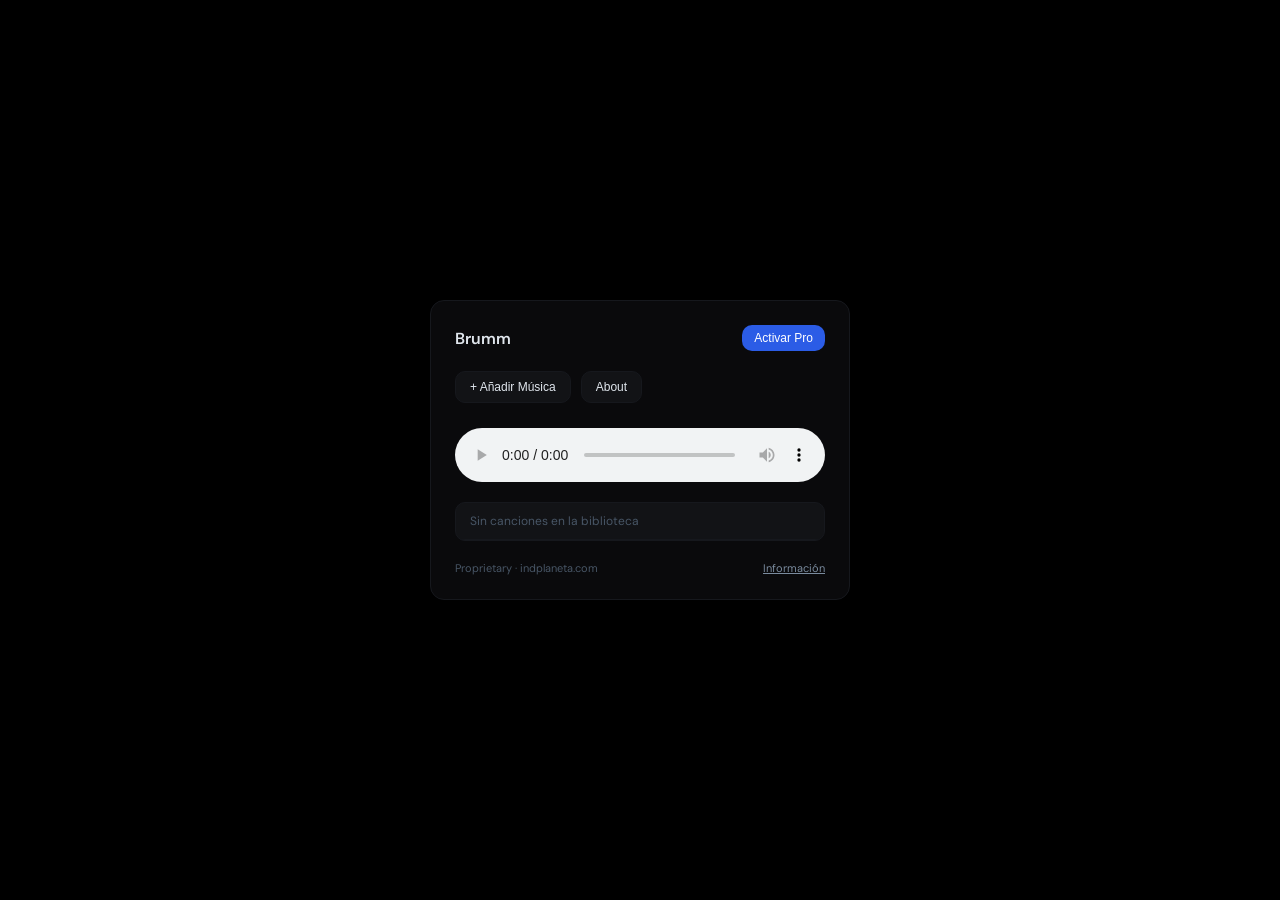
==== commit f277a82c: "Add files via upload" ====
--- a/public/index.html
+++ b/public/index.html
@@ -1,1840 +1,326 @@
 <!DOCTYPE html>
 <html lang="es">
 <head>
-<meta charset="UTF-8">
-<meta name="viewport" content="width=device-width, initial-scale=1.0">
-<meta name="theme-color" content="#000000">
-<title>Video | Music Brumm</title>
-  <!-- Favicon / Icono de la pestaña -->
-  <link rel="icon" type="image/png" href="https://industriasplaneta.wordpress.com/wp-content/uploads/2026/09/brumm-i.png">
+  <meta charset="UTF-8">
+  <meta name="viewport" content="width=device-width, initial-scale=1.0">
+  <title>Brumm — Music Player</title>
+  <link rel="preconnect" href="https://fonts.googleapis.com">
+  <link rel="preconnect" href="https://fonts.gstatic.com" crossorigin>
+  <link href="https://fonts.googleapis.com/css2?family=DM+Mono:ital,wght@0,300;0,400;0,500;1,400&family=DM+Sans:ital,opsz,wght@0,9..40,100..1000;1,9..40,100..1000&display=swap" rel="stylesheet">
   
-  <!-- Imagen para redes sociales -->
-  <meta property="og:image" content="https://industriasplaneta.wordpress.com/wp-content/uploads/2026/09/brumm-i.png">
-<link rel="manifest" href="/manifest.json">
-<link rel="preconnect" href="https://fonts.googleapis.com">
-<link href="https://fonts.googleapis.com/css2?family=DM+Sans:ital,wght@0,300;0,400;0,500;1,300&family=DM+Mono:wght@400&display=swap" rel="stylesheet">
-<style>
-*{box-sizing:border-box;margin:0;padding:0;}
-
-/* ── TEMA OSCURO POR DEFECTO ── */
-:root{
-  --bg:#000000;--surface:#030103;--surface2:#020202;--surface3:#2E2E2B;
-  --text:#F2F1EE;--text2:#9B9B96;--text3:#5A5A56;
-  --border:#2A2A27;--border2:#3A3A36;
-  --accent:#F2F1EE;
-  --pro:#2B5CE6;
-  --font:'DM Sans',sans-serif;--mono:'DM Mono',monospace;
-  --r:14px;--r2:10px;
-}
-
-html,body{min-height:100%;font-family:var(--font);background:var(--bg);color:var(--text);font-size:16px;-webkit-font-smoothing:antialiased;}
-body{display:flex;flex-direction:column;align-items:center;overflow-x:hidden;padding-bottom:50px;}
-
-/* ── TOPBAR ── */
-.topbar{width:100%;max-width:540px;display:flex;align-items:center;justify-content:space-between;padding:16px 20px 12px;box-sizing:border-box;}
-.logo{font-size:15px;font-weight:500;letter-spacing:.02em;display:flex;align-items:center;gap:8px;}
-.logo span{color:var(--text3);}
-.topbar-right{display:flex;align-items:center;gap:10px;}
-.pro-chip{font-size:11px;font-weight:500;background:var(--pro);color:#fff;padding:4px 11px;border-radius:20px;cursor:pointer;letter-spacing:.03em;border:none;font-family:var(--font);}
-.settings-btn{width:32px;height:32px;border:1px solid var(--border);border-radius:8px;background:none;cursor:pointer;display:flex;align-items:center;justify-content:center;font-size:14px;color:var(--text2);}
-
-/* ── LAYOUT (Limitado a 540px máximo para PC) ── */
-.app{width:100%;max-width:540px;padding:0 16px 20px;display:flex;flex-direction:column;gap:12px;box-sizing:border-box;}
-
-/* ── SOURCE BAR ── */
-.source-bar{display:grid;grid-template-columns:repeat(4, 1fr);gap:8px;}
-.src{padding:8px 4px;border:1px solid var(--border);border-radius:var(--r2);background:var(--surface);font-size:12px;font-weight:500;color:var(--text2);cursor:pointer;text-align:center;transition:all .15s;font-family:var(--font);display:flex;align-items:center;justify-content:center;gap:4px;box-sizing:border-box;}
-.src.active{background:var(--text);color:#000;border-color:var(--text);}
-.src:hover:not(.active){background:var(--surface2);}
-.src svg{flex-shrink:0;}
-
-/* ── NOW PLAYING ── */
-.nowplaying{background:var(--surface);border:1px solid var(--border);border-radius:var(--r);padding:16px;}
-
-.np-top{display:flex;align-items:center;gap:12px;margin-bottom:12px;}
-.artwork{width:64px;height:64px;border-radius:10px;flex-shrink:0;position:relative;overflow:hidden;background:var(--surface2);}
-.artwork canvas{display:block;width:100%;height:100%;}
-.np-info{flex:1;min-width:0;}
-.np-title{font-size:15px;font-weight:500;white-space:nowrap;overflow:hidden;text-overflow:ellipsis;line-height:1.3;}
-.np-artist{font-size:12px;color:var(--text2);margin-top:2px;white-space:nowrap;overflow:hidden;text-overflow:ellipsis;}
-.np-format{font-size:10px;color:var(--text3);margin-top:4px;font-family:var(--mono);}
-.np-actions{display:flex;gap:6px;flex-shrink:0;}
-.icon-btn{width:32px;height:32px;border:1px solid var(--border);border-radius:8px;background:none;cursor:pointer;display:flex;align-items:center;justify-content:center;font-size:13px;color:var(--text2);transition:all .12s;flex-shrink:0;}
-.icon-btn:hover{background:var(--surface2);}
-.icon-btn.on{color:var(--text);background:var(--surface2);}
-
-/* Progress */
-.prog-wrap{position:relative;height:4px;background:var(--surface2);border-radius:2px;cursor:pointer;margin-bottom:6px;}
-.prog-fill{height:100%;background:var(--text);border-radius:2px;width:0%;pointer-events:none;}
-.prog-thumb{position:absolute;top:50%;width:12px;height:12px;background:var(--text);border-radius:50%;transform:translate(-50%,-50%);pointer-events:none;opacity:0;transition:opacity .1s;}
-.prog-wrap:hover .prog-thumb{opacity:1;}
-.prog-times{display:flex;justify-content:space-between;font-size:10px;color:var(--text3);font-family:var(--mono);}
-.viz-wrap{ width:100%; height:28px; overflow:hidden; margin-bottom:8px;}
-.viz-wrap canvas{ display:block; width:100%; height:28px; }
-
-/* Controls */
-.controls{display:flex;align-items:center;justify-content:center;gap:12px;margin:12px 0;}
-.ctrl{width:36px;height:36px;border:none;background:none;cursor:pointer;display:flex;align-items:center;justify-content:center;border-radius:8px;transition:background .12s;font-size:16px;color:var(--text2);font-family:var(--font);}
-.ctrl:hover{background:var(--surface2);}
-.ctrl.on{color:var(--text);}
-.play-btn{width:48px;height:48px;background:var(--text);color:#000;border:none;border-radius:50%;cursor:pointer;display:flex;align-items:center;justify-content:center;font-size:18px;transition:transform .1s,background .12s;flex-shrink:0;}
-.play-btn:active{transform:scale(.94);}
-.play-btn.loading{background:var(--text3);}
-
-/* Volume */
-.vol-row{display:flex;align-items:center;gap:10px;}
-.vol-icon{font-size:12px;color:var(--text3);}
-input[type=range].vol{flex:1;height:20px;-webkit-appearance:none;appearance:none;background:transparent;cursor:pointer;outline:none;}
-input[type=range].vol::-webkit-slider-runnable-track{height:4px;border-radius:2px;background:linear-gradient(to right,var(--text) 80%,var(--surface2) 80%);}
-input[type=range].vol::-webkit-slider-thumb{-webkit-appearance:none;width:14px;height:14px;background:var(--text);border-radius:50%;cursor:grab;margin-top:-5px;}
-
-/* ── QUEUE / LIBRARY ── */
-.panel{background:var(--surface);border:1px solid var(--border);border-radius:var(--r);overflow:hidden;}
-.tabs{display:flex;border-bottom:1px solid var(--border);}
-.tab{flex:1;padding:10px;font-size:12px;font-weight:500;color:var(--text2);cursor:pointer;text-align:center;border:none;background:none;font-family:var(--font);transition:all .12s;border-bottom:2px solid transparent;margin-bottom:-1px;}
-.tab.active{color:var(--text);border-bottom-color:var(--text);}
-.tab:hover:not(.active){background:var(--surface2);}
-.panel-body{max-height:220px;overflow-y:auto;}
-
-.track-row{display:flex;align-items:center;gap:10px;padding:8px 12px;cursor:pointer;transition:background .1s;}
-.track-row:hover{background:var(--surface2);}
-.track-row.active{background:rgba(255,255,255,0.05);}
-.tr-n{font-size:10px;color:var(--text3);width:16px;text-align:right;font-family:var(--mono);flex-shrink:0;}
-.tr-n.playing{color:var(--text);font-size:11px;}
-.tr-info{flex:1;min-width:0;}
-.tr-title{font-size:13px;white-space:nowrap;overflow:hidden;text-overflow:ellipsis;}
-.tr-title.playing{font-weight:500;}
-.tr-sub{font-size:10px;color:var(--text2);margin-top:1px;white-space:nowrap;overflow:hidden;text-overflow:ellipsis;}
-.tr-dur{font-size:10px;color:var(--text3);font-family:var(--mono);flex-shrink:0;}
-.tr-fmt{font-size:9px;color:var(--text3);font-family:var(--mono);flex-shrink:0;}
-
-.empty-state{padding:24px 16px;text-align:center;color:var(--text3);font-size:12px;line-height:1.6;}
-.empty-state strong{display:block;font-size:13px;color:var(--text2);margin-bottom:4px;font-weight:500;}
-
-/* ── EQUALIZER ── */
-.eq-panel{background:var(--surface);border:1px solid var(--border);border-radius:var(--r);padding:14px;}
-.eq-head{display:flex;justify-content:space-between;align-items:center;margin-bottom:12px;}
-.eq-title{font-size:12px;font-weight:500;color:var(--text2);}
-.eq-right{display:flex;align-items:center;gap:8px;}
-.eq-toggle{font-size:10px;font-weight:500;padding:3px 8px;border-radius:6px;border:1px solid var(--border);background:none;cursor:pointer;font-family:var(--font);color:var(--text2);transition:all .12s;}
-.eq-toggle.on{background:var(--text);color:#000;border-color:var(--text);}
-select.eq-preset{font-size:11px;color:var(--text2);border:1px solid var(--border);border-radius:6px;background:var(--surface);padding:3px 6px;cursor:pointer;font-family:var(--font);outline:none;}
-.eq-bands{display:flex;gap:4px;align-items:center;justify-content:space-between;}
-.eq-band{display:flex;flex-direction:column;align-items:center;gap:4px;flex:1;}
-.eq-band input[type=range]{writing-mode:vertical-lr;direction:rtl;width:20px;height:100px;background:transparent;cursor:pointer;outline:none;}
-.eq-band input[type=range]::-webkit-slider-runnable-track{width:3px;background:var(--surface3);border-radius:2px;}
-.eq-band input[type=range]::-webkit-slider-thumb{-webkit-appearance:none;width:12px;height:12px;background:var(--text);border-radius:50%;cursor:grab;}
-.eq-label{font-size:9px;color:var(--text3);font-family:var(--mono);}
-.eq-val{font-size:9px;color:var(--text2);font-family:var(--mono);min-height:12px;}
-
-/* ── OPEN BTN ── */
-.open-btn{display:flex;align-items:center;justify-content:center;gap:8px;padding:12px;border:1.5px dashed var(--border);border-radius:var(--r);background:none;cursor:pointer;color:var(--text2);font-size:13px;font-family:var(--font);transition:all .15s;width:100%;box-sizing:border-box;}
-.open-btn:hover{border-color:var(--text3);color:var(--text);background:var(--surface);}
-
-/* ── TOAST ── */
-.toast{position:fixed;bottom:24px;left:50%;transform:translateX(-50%) translateY(60px);background:var(--text);color:#000;font-size:12px;font-weight:500;padding:8px 16px;border-radius:20px;opacity:0;transition:all .3s;pointer-events:none;white-space:nowrap;z-index:999;}
-.toast.show{transform:translateX(-50%) translateY(0);opacity:1;}
-
-/* ── SCROLLBAR ── */
-.panel-body::-webkit-scrollbar{width:4px;}
-.panel-body::-webkit-scrollbar-track{background:transparent;}
-.panel-body::-webkit-scrollbar-thumb{background:var(--border2);border-radius:2px;}
-
-/* ── MODALS ── */
-.modal-bg{position:fixed;inset:0;background:rgba(0,0,0,.6);display:flex;align-items:center;justify-content:center;z-index:100;opacity:0;pointer-events:none;transition:opacity .2s;}
-.modal-bg.show{opacity:1;pointer-events:all;}
-.modal{background:var(--surface);border-radius:16px;padding:24px;width:90%;max-width:340px;position:relative;}
-.modal-close{position:absolute;top:14px;right:14px;background:none;border:none;cursor:pointer;font-size:16px;color:var(--text2);}
-.modal h2{font-size:18px;font-weight:500;margin-bottom:4px;}
-.modal .price{font-size:28px;font-weight:300;margin:12px 0 4px;font-variant-numeric:tabular-nums;}
-.modal .price span{font-size:14px;color:var(--text2);}
-.modal ul{list-style:none;margin:12px 0 20px;display:flex;flex-direction:column;gap:7px;}
-.modal ul li{font-size:13px;color:var(--text2);display:flex;align-items:center;gap:8px;}
-.modal ul li::before{content:'✓';color:var(--pro);font-weight:500;font-size:12px;}
-.modal-cta{width:100%;padding:12px;background:var(--pro);color:#fff;border:none;border-radius:10px;font-size:14px;font-weight:500;cursor:pointer;font-family:var(--font);}
-
-.settings-modal{background:var(--surface);border-radius:16px;padding:24px;width:90%;max-width:380px;position:relative;max-height:85vh;overflow-y:auto;}
-.settings-section{margin-bottom:20px;}
-.settings-label{font-size:11px;font-weight:500;color:var(--text3);letter-spacing:.06em;text-transform:uppercase;margin-bottom:10px;}
-.settings-row{display:flex;align-items:center;justify-content:space-between;padding:8px 0;border-bottom:1px solid var(--border);}
-.settings-row:last-child{border-bottom:none;}
-.settings-row-label{font-size:13px;color:var(--text);}
-.settings-row-sub{font-size:11px;color:var(--text2);margin-top:1px;}
-.toggle-sw{width:36px;height:20px;background:var(--border2);border-radius:10px;border:none;cursor:pointer;position:relative;transition:background .15s;flex-shrink:0;}
-.toggle-sw.on{background:var(--text);}
-.toggle-sw::after{content:'';position:absolute;top:3px;left:3px;width:14px;height:14px;background:#000;border-radius:50%;transition:transform .15s;}
-.toggle-sw.on::after{transform:translateX(16px);}
-
-/* ── TRACK ROW ACTIONS ── */
-.track-row .tr-del{width:22px;height:22px;border:none;background:none;cursor:pointer;color:var(--text3);font-size:14px;flex-shrink:0;border-radius:4px;display:flex;align-items:center;justify-content:center;transition:all .1s;opacity:0;}
-.track-row:hover .tr-del{opacity:1;}
-.track-row .tr-del:hover{background:#FFE8E8;color:#CC3333;}
-.track-row .tr-drag{width:16px;color:var(--text3);font-size:12px;cursor:grab;flex-shrink:0;opacity:0;text-align:center;}
-.track-row:hover .tr-drag{opacity:1;}
-.track-row.drag-over{border-top:2px solid var(--text);}
-
-/* ── LYRICS ── */
-.lyrics-panel{background:var(--surface);border:1px solid var(--border);border-radius:var(--r);overflow:hidden;display:none;}
-.lyrics-head{display:flex;align-items:center;justify-content:space-between;padding:10px 14px;border-bottom:1px solid var(--border);}
-.lyrics-title{font-size:12px;font-weight:500;color:var(--text2);}
-.lyrics-body{padding:16px 18px;max-height:180px;overflow-y:auto;line-height:1.9;font-size:13px;color:var(--text2);}
-.lyrics-body::-webkit-scrollbar{width:4px;}
-.lyrics-body::-webkit-scrollbar-thumb{background:var(--border2);border-radius:2px;}
-.lyric-line{transition:color .3s,font-weight .2s;cursor:pointer;padding:1px 0;}
-.lyric-line.active{color:var(--text);font-weight:500;font-size:14px;}
-.lyric-line:hover{color:var(--text);}
-.lyrics-empty{text-align:center;color:var(--text3);font-size:12px;padding:24px 0;}
-
-/* ── VIDEO PLAYER ── */
-.video-wrap{width:100%;background:#000;border-radius:10px;overflow:hidden;display:none;position:relative;aspect-ratio:16/9;margin-bottom:8px;}
-.video-wrap video{width:100%;height:100%;display:block;outline:none;}
-.video-badge{position:absolute;top:8px;right:8px;background:rgba(0,0,0,.6);color:#fff;font-size:10px;font-family:var(--mono);padding:3px 7px;border-radius:4px;pointer-events:none;letter-spacing:.03em;}
-.artwork.hidden{display:none;}
-</style>
+  <style>
+    /* ── TEMA OSCURO MATE Y NEGRO PUR0 ── */
+    :root {
+      --bg: #000000;          /* Fondo negro absoluto */
+      --surface: #0a0a0c;     /* Superficie del reproductor en negro muy profundo */
+      --surface2: #121316;    /* Elementos secundarios / Tarjetas */
+      --surface3: #1a1c23;    /* Estados al pasar el mouse (hover) */
+
+      --text: #e0e6ed;        /* Texto principal */
+      --text2: #7a8b9e;       /* Texto secundario */
+      --text3: #485666;       /* Texto tenue / detalles */
+
+      --border: #16181d;      /* Bordes sutiles */
+      --border2: #22252e;
+
+      --accent: #e0e6ed;
+      --pro: #2b5ce6;         /* Azul del botón Pro */
+      --font: 'DM Sans', sans-serif;
+      --mono: 'DM Mono', monospace;
+      --r: 14px;
+      --r2: 10px;
+    }
+
+    * { box-sizing: border-box; margin: 0; padding: 0; }
+    body {
+      background-color: var(--bg);
+      color: var(--text);
+      font-family: var(--font);
+      display: flex;
+      justify-content: center;
+      align-items: center;
+      min-height: 100vh;
+      padding: 20px;
+    }
+
+    /* Estructura Principal */
+    .player-container {
+      width: 100%;
+      max-width: 420px;
+      background: var(--surface);
+      border: 1px solid var(--border);
+      border-radius: var(--r);
+      padding: 24px;
+      box-shadow: 0 12px 40px rgba(0,0,0,0.8);
+      position: relative;
+    }
+
+    .header {
+      display: flex;
+      justify-content: space-between;
+      align-items: center;
+      margin-bottom: 20px;
+    }
+
+    .title {
+      font-size: 16px;
+      font-weight: 600;
+    }
+
+    .badge-pro {
+      display: none;
+      background: var(--pro);
+      color: #fff;
+      font-size: 10px;
+      font-weight: 700;
+      padding: 3px 8px;
+      border-radius: 20px;
+      text-transform: uppercase;
+    }
+
+    .btn-pro {
+      background: var(--pro);
+      color: #fff;
+      border: none;
+      padding: 6px 12px;
+      border-radius: var(--r2);
+      font-size: 12px;
+      font-weight: 500;
+      cursor: pointer;
+    }
+
+    .controls-btn {
+      display: flex;
+      gap: 10px;
+      margin-bottom: 15px;
+    }
+
+    button.btn {
+      background: var(--surface2);
+      color: var(--text);
+      border: 1px solid var(--border);
+      padding: 8px 14px;
+      border-radius: var(--r2);
+      font-size: 12px;
+      cursor: pointer;
+      transition: background 0.2s;
+    }
+
+    button.btn:hover {
+      background: var(--surface3);
+    }
+
+    /* Lista de reproducción */
+    .playlist {
+      background: var(--surface2);
+      border: 1px solid var(--border);
+      border-radius: var(--r2);
+      max-height: 200px;
+      overflow-y: auto;
+      margin-top: 15px;
+    }
+
+    .playlist-item {
+      padding: 10px 14px;
+      font-size: 12px;
+      color: var(--text2);
+      border-bottom: 1px solid var(--border);
+      display: flex;
+      justify-content: space-between;
+      cursor: pointer;
+    }
+
+    .playlist-item:hover, .playlist-item.active {
+      background: var(--surface3);
+      color: var(--text);
+    }
+
+    /* Footer & About */
+    .footer {
+      margin-top: 20px;
+      display: flex;
+      justify-content: space-between;
+      font-size: 11px;
+      color: var(--text3);
+    }
+
+    .about-link {
+      color: var(--text2);
+      cursor: pointer;
+      text-decoration: underline;
+    }
+  </style>
 </head>
 <body>
 
-<div class="topbar">
-  <div class="logo">
-    <img src="https://industriasplaneta.wordpress.com/wp-content/uploads/2026/09/brumm-i.png" width="28" height="28" style="border-radius:7px;vertical-align:middle;">
-    Video | Music <span>Brumm</span>
-  </div>
-  <div class="topbar-right">
-    <button class="pro-chip" id="proBtn">✦ Pro</button>
-    <button class="settings-btn" id="settingsBtn" onclick="document.getElementById('settingsBg').classList.add('show')" title="Settings">⚙</button>
+<div class="player-container">
+  <!-- ENCABEZADO -->
+  <div class="header">
+    <div style="display:flex; align-items:center; gap:8px;">
+      <span class="title">Brumm</span>
+      <span id="proBadge" class="badge-pro">PRO</span>
+    </div>
+    <button id="proBtn" class="btn-pro" onclick="activateProLicense()">Activar Pro</button>
+  </div>
+
+  <!-- BOTONES DE ACCIÓN -->
+  <div class="controls-btn">
+    <input type="file" id="fileInput" multiple accept="audio/*,video/*" style="display:none;" onchange="handleFiles(this.files)">
+    <button class="btn" onclick="document.getElementById('fileInput').click()">+ Añadir Música</button>
+    <button class="btn" onclick="toggleAbout()">About</button>
+  </div>
+
+  <!-- REPRODUCTOR DE AUDIO -->
+  <audio id="audioPlayer" controls style="width:100%; margin-top:10px;"></audio>
+
+  <!-- BIBLIOTECA DE CANCIONES -->
+  <div class="playlist" id="playlist">
+    <div class="playlist-item" style="text-align:center; color:var(--text3);">Sin canciones en la biblioteca</div>
+  </div>
+
+  <div class="footer">
+    <span>Proprietary · indplaneta.com</span>
+    <span class="about-link" onclick="toggleAbout()">Información</span>
+  </div>
+
+  <!-- EMERGENTE "ABOUT" CORREGIDO -->
+  <div id="aboutPopup" style="
+    position:fixed;bottom:52px;right:16px;width:300px;
+    background:var(--surface);border:1px solid var(--border2);
+    border-radius:var(--r);padding:18px 20px;
+    box-shadow:0 8px 32px rgba(0,0,0,.8);
+    opacity:0;pointer-events:none;transform:translateY(8px);
+    transition:all .2s;z-index:200;
+  ">
+    <div style="font-size:14px;font-weight:500;margin-bottom:6px;color:var(--text);">Brumm — Music Player</div>
+    <div style="font-size: 12px; color: var(--text2); line-height: 1.7; margin-bottom: 12px;">
+      Free audio and video player. Runs locally, no external dependencies.<br><br>
+      Write to <a href="mailto:info@indplaneta.com" style="color: var(--pro); text-decoration: underline;">info@indplaneta.com</a> for suggestions or complaints.
+    </div>
+    <div style="font-size:11px;font-weight:500;color:var(--text2);margin-bottom:4px;">AUDIO</div>
+    <div style="font-size:11px;color:var(--text3);font-family:var(--mono);margin-bottom:10px;">MP3 · FLAC · AAC · M4A · OGG · WAV · OPUS</div>
+    <div style="font-size:11px;font-weight:500;color:var(--text2);margin-bottom:4px;">VIDEO</div>
+    <div style="font-size:11px;color:var(--text3);font-family:var(--mono);margin-bottom:12px;">MP4 · WebM · MKV · MOV · AVI</div>
+    <div style="display:flex;justify-content:space-between;align-items:center;">
+      <span style="font-size:10px;color:var(--text3);">indplaneta.com</span>
+      <a href="https://github.com/flabelicornio/brumm#readme" target="_blank"
+        style="font-size:11px;color:var(--pro);text-decoration:none;font-weight:500;">README →</a>
+    </div>
   </div>
 </div>
 
-<div class="app">
-
-  <div class="source-bar">
-    <button class="src active" id="src-folder" onclick="activateSource(this,'folder')">
-      <svg width="13" height="13" viewBox="0 0 16 16" fill="none"><path d="M2 4.5A1.5 1.5 0 013.5 3H6l1.5 2H13a1.5 1.5 0 011.5 1.5V11A1.5 1.5 0 0113 12.5H3A1.5 1.5 0 011.5 11V6" stroke="currentColor" stroke-width="1.3" stroke-linecap="round"/></svg>
-      Folder
-    </button>
-    <button class="src" id="src-usb" onclick="activateSource(this,'usb')">
-      <svg width="13" height="13" viewBox="0 0 16 16" fill="none"><rect x="5" y="1.5" width="6" height="8" rx="1" stroke="currentColor" stroke-width="1.3"/><path d="M8 9.5V14M5.5 14h5" stroke="currentColor" stroke-width="1.3" stroke-linecap="round"/><circle cx="7" cy="5" r=".8" fill="currentColor"/><circle cx="9" cy="7" r=".8" fill="currentColor"/></svg>
-      USB/SD
-    </button>
-    <button class="src" id="src-catalog" onclick="activateSource(this,'catalog')">
-      <svg width="13" height="13" viewBox="0 0 16 16" fill="none"><circle cx="8" cy="8" r="6" stroke="currentColor" stroke-width="1.3"/><path d="M6 8l1.5 1.5L10 6" stroke="currentColor" stroke-width="1.3" stroke-linecap="round" stroke-linejoin="round"/></svg>
-      Music ✦
-    </button>
-    <button class="src" id="src-archive" onclick="activateSource(this,'archive')">
-      <svg width="13" height="13" viewBox="0 0 16 16" fill="none"><rect x="2" y="5" width="12" height="8" rx="1" stroke="currentColor" stroke-width="1.3"/><path d="M5 5V4a3 3 0 016 0v1" stroke="currentColor" stroke-width="1.3" stroke-linecap="round"/><path d="M6 9h4M8 7v4" stroke="currentColor" stroke-width="1.3" stroke-linecap="round"/></svg>
-      Video ✦
-    </button>
-  </div>
-
-  <div class="nowplaying">
-    <div class="np-top">
-      <div class="artwork" id="artworkWrap"><canvas id="artCanvas" width="64" height="64"></canvas></div>
-      <div class="np-info">
-        <div class="np-title" id="npTitle">No track</div>
-        <div class="np-artist" id="npArtist">Open audio or video to start</div>
-        <div class="np-format" id="npFormat">—</div>
-      </div>
-      <div class="np-actions">
-        <button class="icon-btn" id="heartBtn" onclick="toggleHeart()" title="Favorito">♡</button>
-        <button class="icon-btn" id="lyricsBtn" onclick="toggleLyrics()" title="Lyrics">♩</button>
-        <button class="icon-btn" id="queueBtn" onclick="showTab('queue')" title="Cola">≡</button>
-      </div>
-    </div>
-
-    <!-- VIDEO WRAP -->
-    <div class="video-wrap" id="videoWrap">
-      <video id="videoEl" preload="metadata" playsinline
-        onended="nextTrack()"
-        ontimeupdate="videoTick()"
-        onloadedmetadata="videoReady()"></video>
-      <div class="video-badge" id="videoBadge">VIDEO</div>
-      <button onclick="toggleFullscreen()" style="position:absolute;bottom:8px;right:8px;background:rgba(0,0,0,.55);border:none;color:#fff;font-size:14px;width:30px;height:30px;border-radius:6px;cursor:pointer;display:flex;align-items:center;justify-content:center;" title="Pantalla completa">⛶</button>
-    </div>
-
-    <div class="viz-wrap"><canvas id="vizCanvas"></canvas></div>
-
-    <div class="prog-wrap" id="progWrap">
-      <div class="prog-fill" id="progFill"></div>
-      <div class="prog-thumb" id="progThumb"></div>
-    </div>
-    <div class="prog-times"><span id="timeCur">0:00</span><span id="timeDur">0:00</span></div>
-
-    <div class="controls">
-      <button class="ctrl" id="shuffleBtn" onclick="toggleShuffle()" title="Aleatorio">⇄</button>
-      <button class="ctrl" onclick="prevTrack()" title="Anterior">⏮</button>
-      <button class="play-btn" id="playBtn" onclick="togglePlay()">▶</button>
-      <button class="ctrl" onclick="nextTrack()" title="Siguiente">⏭</button>
-      <button class="ctrl" id="repeatBtn" onclick="cycleRepeat()" title="Repetir">↻</button>
-    </div>
-
-    <div class="vol-row">
-      <span class="vol-icon">🔈</span>
-      <input type="range" class="vol" id="volSlider" min="0" max="100" value="80" oninput="setVolume(this)">
-      <span class="vol-icon">🔊</span>
-    </div>
-  </div>
-
-  <!-- LYRICS PANEL -->
-  <div class="lyrics-panel" id="lyricsPanel">
-    <div class="lyrics-head">
-      <span class="lyrics-title" id="lyricsMeta">Lyrics</span>
-      <button onclick="toggleLyrics()" style="background:none;border:none;cursor:pointer;font-size:13px;color:var(--text3);">✕</button>
-    </div>
-    <div class="lyrics-body" id="lyricsBody">
-      <div class="lyrics-empty">Play a track to see Lyrics available</div>
-    </div>
-  </div>
-
-  <div class="panel">
-    <div class="tabs">
-      <button class="tab active" id="tab-queue" onclick="showTab('queue')">Queue</button>
-      <button class="tab" id="tab-library" onclick="showTab('library')">Library</button>
-      <button class="tab" id="tab-folders" onclick="showTab('folders')">Folders</button>
-    </div>
-    <div class="panel-body" id="panelBody">
-      <div class="empty-state"><strong>Empty</strong>Add a Folder / USB</div>
-    </div>
-  </div>
-
-  <div class="eq-panel">
-    <div class="eq-head">
-      <span class="eq-title">Equalizer</span>
-      <div class="eq-right">
-        <button class="eq-toggle on" id="eqToggle" onclick="toggleEQ()">ON</button>
-        <select class="eq-preset" id="eqPreset" onchange="applyPreset(this.value)">
-          <option value="flat">Flat</option>
-          <option value="bass">Bass Boost</option>
-          <option value="vocal">Vocal</option>
-          <option value="treble">Treble</option>
-          <option value="classical">Classical</option>
-          <option value="lounge">Lounge</option>
-        </select>
-      </div>
-    </div>
-    <div class="eq-bands" id="eqBands"></div>
-  </div>
-
-  <button class="open-btn" onclick="openFolder()">
-    <svg width="15" height="15" viewBox="0 0 16 16" fill="none"><path d="M2 4.5A1.5 1.5 0 013.5 3H6l1.5 2H13a1.5 1.5 0 011.5 1.5V11A1.5 1.5 0 0113 12.5H3A1.5 1.5 0 011.5 11V6" stroke="currentColor" stroke-width="1.3" stroke-linecap="round"/></svg>
-    Add a Folder / USB / SD
-  </button>
-
-  <!-- CATALOG PANEL -->
-  <div id="catalogPanel" style="display:none;flex-direction:column;gap:10px;">
-    <div class="panel">
-      <div class="tabs">
-        <button class="tab active" id="ctab-search" onclick="switchCatalogTab('search')">Search</button>
-        <button class="tab" id="ctab-genres" onclick="switchCatalogTab('genres')">Genre</button>
-        <button class="tab" id="ctab-new" onclick="switchCatalogTab('new')">Latest</button>
-      </div>
-      <div style="padding:10px 14px;display:flex;gap:6px;" id="catalogSearchRow">
-        <input type="text" id="catalogSearch" placeholder="Search artist or song…"
-          style="flex:1;padding:7px 10px;border:1px solid var(--border);border-radius:8px;font-size:13px;font-family:var(--font);background:var(--surface);color:var(--text);outline:none;"
-          onkeydown="if(event.key==='Enter')searchJamendo()">
-        <select id="jamendoPageSize" onchange="searchJamendo()"
-          style="padding:7px 6px;border:1px solid var(--border);border-radius:8px;font-size:12px;font-family:var(--font);background:var(--surface);color:var(--text);cursor:pointer;outline:none;">
-          <option value="30">30</option>
-          <option value="50">50</option>
-          <option value="100">100</option>
-        </select>
-        <button onclick="searchJamendo()"
-          style="padding:7px 14px;background:var(--text);color:#000;border:none;border-radius:8px;font-size:12px;font-family:var(--font);cursor:pointer;font-weight:500;">Search</button>
-      </div>
-      <div id="genreBar" style="display:none;padding:10px 14px;gap:6px;flex-wrap:wrap;">
-      </div>
-      <div class="panel-body" id="catalogBody">
-        <div class="empty-state"><strong>Catalog on Jamendo</strong>+500,000 tracks. Search or play a genre.</div>
-      </div>
-    </div>
-  </div>
-
-  <!-- ARCHIVE.ORG PANEL -->
-  <div id="archivePanel" style="display:none;flex-direction:column;gap:10px;">
-    <div class="panel">
-      <div class="tabs">
-        <button class="tab active" id="atab-cats" onclick="switchArchiveTab('cats')">Categories</button>
-        <button class="tab" id="atab-search" onclick="switchArchiveTab('search')">Search</button>
-      </div>
-      <div id="archiveCatGrid" style="padding:10px 12px;display:grid;grid-template-columns:1fr 1fr;gap:6px;"></div>
-      <div style="padding:10px 14px;display:none;gap:6px;" id="archiveSearchRow">
-        <input type="text" id="archiveSearch" placeholder="Title, director, year…"
-          style="flex:1;padding:7px 10px;border:1px solid var(--border);border-radius:8px;font-size:13px;font-family:var(--font);background:var(--surface);color:var(--text);outline:none;"
-          onkeydown="if(event.key==='Enter')searchArchive()">
-        <select id="archivePageSize"
-          style="padding:7px 6px;border:1px solid var(--border);border-radius:8px;font-size:12px;font-family:var(--font);background:var(--surface);color:var(--text);cursor:pointer;outline:none;">
-          <option value="30">30</option>
-          <option value="50">50</option>
-          <option value="100">100</option>
-        </select>
-        <button onclick="searchArchive()"
-          style="padding:7px 14px;background:var(--text);color:#000;border:none;border-radius:8px;font-size:12px;font-family:var(--font);cursor:pointer;font-weight:500;">Search</button>
-      </div>
-      <div class="panel-body" id="archiveBody" style="display:none;">
-      </div>
-    </div>
-  </div>
-
-</div>
-
-<!-- TOAST -->
-<div class="toast" id="toast"></div>
-
-<!-- SETTINGS MODAL -->
-<div class="modal-bg" id="settingsBg" onclick="if(event.target===this)this.classList.remove('show')">
-  <div class="settings-modal">
-    <button class="modal-close" onclick="document.getElementById('settingsBg').classList.remove('show')">✕</button>
-    <h2 style="font-size:17px;font-weight:500;margin-bottom:18px;">Settings</h2>
-
-    <div class="settings-section">
-      <div class="settings-label">Play List</div>
-      <div class="settings-row">
-        <div><div class="settings-row-label">Continue upon opening</div><div class="settings-row-sub">Resumes the last track upon startup.</div></div>
-        <button class="toggle-sw on" id="sw-resume" onclick="toggleSetting(this,'resume')"></button>
-      </div>
-      <div class="settings-row">
-        <div><div class="settings-row-label">Crossfade</div><div class="settings-row-sub">Smooth mix between tracks (2s)</div></div>
-        <button class="toggle-sw" id="sw-crossfade" onclick="toggleSetting(this,'crossfade')"></button>
-      </div>
-      <div class="settings-row">
-        <div><div class="settings-row-label">Normalize volume</div><div class="settings-row-sub">Match levels between files</div></div>
-        <button class="toggle-sw" id="sw-normalize" onclick="toggleSetting(this,'normalize')"></button>
-      </div>
-    </div>
-
-    <div class="settings-section">
-      <div class="settings-label">Interfaz</div>
-      <div class="settings-row">
-        <div><div class="settings-row-label">Dark mode</div><div class="settings-row-sub">Switch to dark mode</div></div>
-        <button class="toggle-sw on" id="sw-dark" onclick="toggleDarkMode(this)"></button>
-      </div>
-      <div class="settings-row">
-        <div><div class="settings-row-label">Visualizador</div><div class="settings-row-sub">Frequency bars on the player</div></div>
-        <button class="toggle-sw on" id="sw-viz" onclick="toggleSetting(this,'viz')"></button>
-      </div>
-    </div>
-
-    <div class="settings-section">
-      <div class="settings-label">License</div>
-      <div class="settings-row">
-        <div>
-          <div class="settings-row-label" id="settingsProStatus">Free</div>
-          <div class="settings-row-sub">Video | Music Brumm Pro — $25/year</div>
-        </div>
-        <button onclick="document.getElementById('settingsBg').classList.remove('show');document.getElementById('modalBg').classList.add('show')"
-          style="font-size:11px;padding:4px 10px;border:1px solid var(--border);border-radius:6px;background:none;cursor:pointer;font-family:var(--font);color:var(--text2);">
-          Activar
-        </button>
-      </div>
-      <div class="settings-row">
-        <div><div class="settings-row-label">Versión</div></div>
-        <div style="font-size:11px;color:var(--text3);font-family:var(--mono);">4.0.0</div>
-      </div>
-      <div class="settings-row" style="cursor:pointer;" onclick="checkForUpdates()">
-        <div><div class="settings-row-label">Check for updates</div><div class="settings-row-sub">Check for a new version.</div></div>
-        <span id="updateStatus" style="font-size:11px;color:var(--text3);">→</span>
-      </div>
-    </div>
-
-    <div class="settings-section">
-      <div class="settings-label">Library</div>
-      <div class="settings-row" style="cursor:pointer;" onclick="clearLibrary()">
-        <div><div class="settings-row-label" style="color:#CC3333;">Clean up library</div><div class="settings-row-sub">Remove all loaded media</div></div>
-        <span style="color:var(--text3);font-size:12px;">→</span>
-      </div>
-    </div>
-  </div>
-</div>
-
-<!-- PRO MODAL -->
-<div class="modal-bg" id="modalBg" onclick="closeModal(event)">
-  <div class="modal">
-    <button class="modal-close" onclick="document.getElementById('modalBg').classList.remove('show')">✕</button>
-    <div style="font-size:22px;margin-bottom:4px;">✦</div>
-    <h2>Video | Music Brumm Pro</h2>
-    <div style="font-size:12px;color:var(--text2);">One annual payment. No monthly subscription.</div>
-    <div class="price">$25 <span>/ year</span></div>
-    <ul>
-      <li>+500,000 new tracks</li>
-      <li>Search by artist, song, and genre</li>
-      <li>New releases and editorial selections in music and video</li>
-      <li>Saved playlists</li>
-      <li>Advanced equalizer with custom presets</li>
-    </ul>
-    <button class="modal-cta" onclick="window.open('https://technologycorporation.lemonsqueezy.com/checkout/buy/a8cab50e-af1d-4846-803c-300390d19ab1','_blank'); toast('Abriendo pago…')">Activate Pro — $25/year →</button>
-    <div style="margin-top:12px;text-align:center;">
-      <span style="font-size:11px;color:var(--text3);">Do you already have a license? </span>
-      <button onclick="showLicenseInput()" style="font-size:11px;color:var(--pro);background:none;border:none;cursor:pointer;font-family:var(--font);">Enter license key →</button>
-    </div>
-    <div id="licenseInputWrap" style="display:none;margin-top:10px;gap:6px;">
-      <input type="text" id="licenseKey" placeholder="XXXX-XXXX-XXXX-XXXX"
-        style="flex:1;padding:8px 10px;border:1px solid var(--border);border-radius:8px;font-size:12px;font-family:var(--mono);outline:none;width:100%;margin-bottom:6px;">
-      <button onclick="activateLicense()" style="width:100%;padding:8px 12px;background:var(--pro);color:#fff;border:none;border-radius:8px;font-size:12px;cursor:pointer;font-family:var(--font);">Activate license</button>
-    </div>
-  </div>
-</div>
-
 <script>
-// ── AUDIO ENGINE ──────────────────────────────────────────
-const AC = new (window.AudioContext || window.webkitAudioContext)();
-let gainNode = AC.createGain();
-let analyserNode = AC.createAnalyser();
-analyserNode.fftSize = 256;
-let eqFilters = [];
-let sourceNode = null;
-let audioBuffer = null;
-let startedAt = 0;
-let pausedAt = 0;
-let isPlaying = false;
-let eqEnabled = true;
-
-const EQ_BANDS = [
-  {f:60,type:'lowshelf'},{f:170,type:'peaking'},{f:350,type:'peaking'},
-  {f:1000,type:'peaking'},{f:3500,type:'peaking'},{f:10000,type:'peaking'},{f:16000,type:'highshelf'}
-];
-const PRESETS = {
-  flat:   [0,0,0,0,0,0,0],
-  bass:   [8,5,3,0,-1,-1,-2],
-  vocal:  [-2,-1,0,5,5,3,1],
-  treble: [-2,-1,0,1,3,6,7],
-  classical:[4,3,0,0,0,3,4],
-  lounge: [3,2,0,-1,0,2,3]
-};
-
-function buildEQChain() {
-  eqFilters.forEach(f => f.disconnect());
-  eqFilters = EQ_BANDS.map(b => {
-    const f = AC.createBiquadFilter();
-    f.type = b.type; f.frequency.value = b.f; f.gain.value = 0;
-    return f;
+  let playlistData = [];
+
+  // ── 1. GESTIÓN Y PERSISTENCIA DE LICENCIA PRO ──
+  function checkSavedLicense() {
+    const isProSaved = localStorage.getItem('brumm_pro_license');
+    if (isProSaved === 'true') {
+      window.isProUser = true;
+      const proBadge = document.getElementById('proBadge');
+      const proBtn = document.getElementById('proBtn');
+      if (proBadge) proBadge.style.display = 'inline-block';
+      if (proBtn) proBtn.style.display = 'none';
+    }
+  }
+
+  function activateProLicense() {
+    localStorage.setItem('brumm_pro_license', 'true');
+    checkSavedLicense();
+    alert('¡Licencia Pro Activada con éxito!');
+  }
+
+  // ── 2. GESTIÓN Y PERSISTENCIA DE BIBLIOTECA ──
+  function handleFiles(files) {
+    if (!files || files.length === 0) return;
+
+    for (let file of files) {
+      const song = {
+        name: file.name,
+        url: URL.createObjectURL(file)
+      };
+      playlistData.push(song);
+    }
+
+    saveLibraryState();
+    renderPlaylist();
+  }
+
+  function saveLibraryState() {
+    try {
+      // Guardamos la lista de nombres para recordarlos siempre
+      const songNames = playlistData.map(s => s.name);
+      localStorage.setItem('brumm_playlist_backup', JSON.stringify(songNames));
+    } catch (e) {
+      console.log('Error al guardar biblioteca:', e);
+    }
+  }
+
+  function renderPlaylist() {
+    const playlistContainer = document.getElementById('playlist');
+    if (playlistData.length === 0) {
+      playlistContainer.innerHTML = '<div class="playlist-item" style="text-align:center; color:var(--text3);">Sin canciones en la biblioteca</div>';
+      return;
+    }
+
+    playlistContainer.innerHTML = '';
+    playlistData.forEach((song, index) => {
+      const item = document.createElement('div');
+      item.className = 'playlist-item';
+      item.innerText = (index + 1) + '. ' + song.name;
+      item.onclick = () => playSong(index);
+      playlistContainer.appendChild(item);
+    });
+  }
+
+  function loadSavedLibrary() {
+    const saved = localStorage.getItem('brumm_playlist_backup');
+    if (saved) {
+      try {
+        const songNames = JSON.parse(saved);
+        if (songNames && songNames.length > 0) {
+          playlistData = songNames.map(name => ({ name: name, url: '' }));
+          renderPlaylist();
+        }
+      } catch (e) {
+        console.log('Error cargando biblioteca:', e);
+      }
+    }
+  }
+
+  function playSong(index) {
+    const song = playlistData[index];
+    const player = document.getElementById('audioPlayer');
+    if (song && song.url) {
+      player.src = song.url;
+      player.play();
+    } else {
+      alert('Vuelve a seleccionar el archivo de audio local para reproducirlo.');
+    }
+  }
+
+  // ── 3. MOSTRAR / OCULTAR VENTANA ABOUT ──
+  let aboutVisible = false;
+  function toggleAbout() {
+    const popup = document.getElementById('aboutPopup');
+    aboutVisible = !aboutVisible;
+    if (aboutVisible) {
+      popup.style.opacity = '1';
+      popup.style.pointerEvents = 'auto';
+      popup.style.transform = 'translateY(0)';
+    } else {
+      popup.style.opacity = '0';
+      popup.style.pointerEvents = 'none';
+      popup.style.transform = 'translateY(8px)';
+    }
+  }
+
+  // ── 4. INICIALIZACIÓN AUTOMÁTICA AL ABRIR LA APP ──
+  document.addEventListener('DOMContentLoaded', () => {
+    checkSavedLicense();
+    loadSavedLibrary();
   });
-  for (let i=0;i<eqFilters.length-1;i++) eqFilters[i].connect(eqFilters[i+1]);
-  eqFilters[eqFilters.length-1].connect(gainNode);
-  gainNode.connect(analyserNode);
-  analyserNode.connect(AC.destination);
-}
-buildEQChain();
-
-function connectSource(buf) {
-  if (sourceNode) { 
-    sourceNode.onended = null;
-    try{sourceNode.stop();}catch(e){} 
-    sourceNode.disconnect(); 
-  }
-  sourceNode = AC.createBufferSource();
-  sourceNode.buffer = buf;
-  sourceNode.connect(eqEnabled ? eqFilters[0] : gainNode);
-  sourceNode.onended = () => { if(isPlaying) nextTrack(); };
-}
-
-function playFrom(offset) {
-  if (!audioBuffer) return;
-  connectSource(audioBuffer);
-  startedAt = AC.currentTime - offset;
-  sourceNode.start(0, offset);
-  isPlaying = true;
-  document.getElementById('playBtn').textContent = '⏸';
-  document.getElementById('playBtn').classList.remove('loading');
-  updateMediaSessionState(true);
-  resumeViz();
-  if (typeof startLRCSync === 'function' && lyricsMode === 'lrc') startLRCSync();
-}
-
-function pausePlayback() {
-  if (!isPlaying) return;
-  if (videoMode) {
-    document.getElementById('videoEl').pause();
-    isPlaying = false;
-    document.getElementById('playBtn').textContent = '▶';
-    updateMediaSessionState(false);
-    return;
-  }
-  pausedAt = Math.max(0, AC.currentTime - startedAt);
-  if (sourceNode) {
-    sourceNode.onended = null;
-    try{sourceNode.stop();}catch(e){}
-  }
-  isPlaying = false;
-  document.getElementById('playBtn').textContent = '▶';
-  updateMediaSessionState(false);
-  stopViz();
-  if (typeof stopLRCSync === 'function') stopLRCSync();
-}
-
-gainNode.gain.value = 0.8;
-
-// ── TRACK DATA ────────────────────────────────────────────
-let library = [];     
-let queue = [];       
-let folderMap = [];   
-let curIdx = 0;
-let shuffle = false;
-let repeatMode = 0;   
-let liked = false;
-let activeTab = 'queue';
-let folders = [];     
-
-// ── FILE SYSTEM ACCESS ────────────────────────────────────
-async function openFolder() {
-  if (AC.state === 'suspended') AC.resume();
-  try {
-    const dir = await window.showDirectoryPicker({ mode: 'read' });
-    toast('Cargando archivos…');
-    const files = await collectAudio(dir);
-    if (!files.length) { toast('No se encontraron archivos multimedia'); return; }
-    const newTracks = await parseFiles(files);
-    const folderIdx = folders.length;
-    
-    const startOffset = library.length;
-    library = [...library, ...newTracks];
-    newTracks.forEach((_,i) => folderMap[startOffset + i] = folderIdx);
-    queue = library.map((_,i)=>i);
-    folders.push(dir.name);
-    renderPanel();
-    toast(`${newTracks.length} pistas cargadas`);
-    if (library.length === newTracks.length) loadTrack(0);
-  } catch(e) {
-    if (e.name !== 'AbortError') toast('Error reading folder');
-  }
-}
-
-async function collectAudio(dir) {
-  const exts = ['mp3','flac','aac','m4a','ogg','wav','opus','wma',
-                 'mp4','webm','mkv','mov','avi','m4v','ogv','3gp'];
-  const files = [];
-  
-  async function scanDirectory(directory) {
-    for await (const entry of directory.values()) {
-      if (entry.kind === 'file') {
-        const ext = entry.name.split('.').pop().toLowerCase();
-        if (exts.includes(ext)) {
-          try { files.push(await entry.getFile()); } catch(e){}
-        }
-      } else if (entry.kind === 'directory') {
-        try { await scanDirectory(entry); } catch(e){}
-      }
-    }
-  }
-
-  await scanDirectory(dir);
-  return files;
-}
-
-const VIDEO_EXTS = ['mp4','webm','mkv','mov','avi','m4v','ogv','3gp'];
-function isVideoExt(ext) { return VIDEO_EXTS.includes(ext.toLowerCase()); }
-
-async function parseFiles(files) {
-  return files.map(f => {
-    const name = f.name.replace(/\.[^.]+$/, '');
-    const parts = name.split(' - ');
-    const ext = f.name.split('.').pop().toUpperCase();
-    return {
-      name: parts.length > 1 ? parts.slice(1).join(' - ') : name,
-      artist: parts.length > 1 ? parts[0] : 'Desconocido',
-      album: '—', duration: 0, durationStr: '—',
-      file: f, format: ext,
-      isVideo: isVideoExt(ext)
-    };
-  });
-}
-
-// ── LOAD & DECODE ─────────────────────────────────────────
-let videoMode = false;
-let videoObjectURL = null;
-
-function setVideoMode(on) {
-  videoMode = on;
-  document.getElementById('videoWrap').style.display = on ? 'block' : 'none';
-  document.getElementById('artworkWrap').classList.toggle('hidden', on);
-  document.querySelector('.viz-wrap').style.display = on ? 'none' : 'block';
-}
-
-async function loadTrack(idx) {
-  if (!library.length) return;
-  if (isPlaying) pausePlayback();
-  catalogSource = null;
-  curIdx = idx;
-  pausedAt = 0;
-  const t = library[queue[curIdx]];
-  if (!t) return;
-  
-  updateNPDisplay(t);
-  if (!t.isVideo) drawArt(queue[curIdx]);
-  document.getElementById('playBtn').classList.add('loading');
-  document.getElementById('playBtn').textContent = '…';
-
-  if (videoObjectURL) { URL.revokeObjectURL(videoObjectURL); videoObjectURL = null; }
-
-  if (t.isVideo) {
-    setVideoMode(true);
-    document.getElementById('videoBadge').textContent = t.format;
-    const url = URL.createObjectURL(t.file);
-    videoObjectURL = url;
-    const vid = document.getElementById('videoEl');
-    vid.src = url;
-    vid.load();
-    if (!vid._connected) {
-      const src = AC.createMediaElementSource(vid);
-      src.connect(eqEnabled ? eqFilters[0] : gainNode);
-      vid._connected = true;
-    }
-    vid.play().then(() => {
-      isPlaying = true;
-      audioBuffer = { duration: vid.duration || 0 };
-      document.getElementById('playBtn').classList.remove('loading');
-      document.getElementById('playBtn').textContent = '⏸';
-      updateMediaSessionState(true);
-    }).catch(() => {
-      toast('No se pudo reproducir el video');
-      document.getElementById('playBtn').classList.remove('loading');
-      document.getElementById('playBtn').textContent = '▶';
-    });
-  } else {
-    setVideoMode(false);
-    try {
-      const ab = await t.file.arrayBuffer();
-      audioBuffer = await AC.decodeAudioData(ab);
-      t.duration = audioBuffer.duration;
-      t.durationStr = fmtTime(audioBuffer.duration);
-      document.getElementById('timeDur').textContent = t.durationStr;
-      renderPanel();
-      playFrom(0);
-      if (lyricsVisible) fetchLyrics(t.artist, t.name);
-    } catch(e) {
-      toast('Could not decode file');
-      document.getElementById('playBtn').classList.remove('loading');
-      document.getElementById('playBtn').textContent = '▶';
-    }
-  }
-}
-
-function updateNPDisplay(t) {
-  document.getElementById('npTitle').textContent = t.name;
-  document.getElementById('npArtist').textContent = t.artist;
-  document.getElementById('npFormat').textContent = t.format + (t.durationStr !== '—' ? ' · ' + t.durationStr : '');
-  document.getElementById('timeDur').textContent = t.durationStr;
-  document.getElementById('timeCur').textContent = '0:00';
-  document.getElementById('progFill').style.width = '0%';
-  document.getElementById('progThumb').style.left = '0%';
-  document.getElementById('heartBtn').textContent = '♡';
-  document.getElementById('heartBtn').classList.remove('on');
-  liked = false;
-  updateMediaSession(t.name, t.artist, t.album || '—', null);
-}
-
-// ── MEDIA SESSION ─────────────────────────────────────────
-function updateMediaSession(title, artist, album, artworkUrl) {
-  if (!('mediaSession' in navigator)) return;
-  navigator.mediaSession.metadata = new MediaMetadata({
-    title,
-    artist,
-    album,
-    artwork: artworkUrl
-      ? [{ src: artworkUrl, sizes: '512x512', type: 'image/jpeg' }]
-      : [{ src: 'https://industriasplaneta.wordpress.com/wp-content/uploads/2026/09/brumm-i.png', sizes: '512x512', type: 'image/png' }]
-  });
-  navigator.mediaSession.setActionHandler('play',          () => { if(!isPlaying) togglePlay(); });
-  navigator.mediaSession.setActionHandler('pause',         () => { if(isPlaying) pausePlayback(); });
-  navigator.mediaSession.setActionHandler('previoustrack', () => prevTrack());
-  navigator.mediaSession.setActionHandler('nexttrack',     () => nextTrack());
-  navigator.mediaSession.setActionHandler('seekto', e => {
-    if (!audioBuffer) return;
-    pausePlayback();
-    pausedAt = e.seekTime;
-    playFrom(e.seekTime);
-  });
-}
-
-function updateMediaSessionState(playing) {
-  if (!('mediaSession' in navigator)) return;
-  navigator.mediaSession.playbackState = playing ? 'playing' : 'paused';
-}
-
-// ── CONTROLS ──────────────────────────────────────────────
-function togglePlay() {
-  if (AC.state === 'suspended') AC.resume();
-  if (!library.length && !catalogSource) { openFolder(); return; }
-  if (videoMode) {
-    const vid = document.getElementById('videoEl');
-    if (vid.paused) { vid.play(); isPlaying=true; document.getElementById('playBtn').textContent='⏸'; updateMediaSessionState(true); }
-    else { vid.pause(); isPlaying=false; document.getElementById('playBtn').textContent='▶'; updateMediaSessionState(false); }
-    return;
-  }
-  if (isPlaying) pausePlayback();
-  else { playFrom(pausedAt); }
-}
-
-function prevTrack() {
-  if (catalogSource !== null) {
-    const elapsed = isPlaying ? AC.currentTime - startedAt : pausedAt;
-    if (elapsed > 3) { pausePlayback(); pausedAt=0; playFrom(0); return; }
-    playJamendoTrack(Math.max(0, curJamendoIdx - 1));
-    return;
-  }
-  if (!library.length) return;
-  const elapsed = isPlaying ? AC.currentTime - startedAt : pausedAt;
-  if (elapsed > 3) { pausePlayback(); pausedAt=0; playFrom(0); return; }
-  curIdx = (curIdx - 1 + queue.length) % queue.length;
-  loadTrack(curIdx);
-}
-
-function nextTrack() {
-  if (catalogSource !== null) {
-    if (repeatMode === 2) { pausePlayback(); pausedAt=0; playFrom(0); return; }
-    const newIdx = shuffle
-      ? Math.floor(Math.random() * jamendoResults.length)
-      : (curJamendoIdx + 1) % jamendoResults.length;
-    playJamendoTrack(newIdx);
-    return;
-  }
-  if (!library.length) return;
-  if (repeatMode === 2) { pausePlayback(); pausedAt=0; playFrom(0); return; }
-  if (shuffle) curIdx = Math.floor(Math.random()*queue.length);
-  else curIdx = (curIdx + 1) % queue.length;
-  loadTrack(curIdx);
-}
-
-function toggleShuffle() {
-  shuffle = !shuffle;
-  document.getElementById('shuffleBtn').classList.toggle('on', shuffle);
-  toast(shuffle ? 'Shuffle on' : 'Shuffle off');
-}
-
-function cycleRepeat() {
-  repeatMode = (repeatMode + 1) % 3;
-  const btn = document.getElementById('repeatBtn');
-  const labels = ['↻','↻¹','↻'];
-  btn.textContent = labels[repeatMode];
-  btn.classList.toggle('on', repeatMode > 0);
-  const msgs = ['Repeat off','Repeat track','Repeat all'];
-  toast(msgs[repeatMode]);
-}
-
-function toggleHeart() {
-  liked = !liked;
-  const btn = document.getElementById('heartBtn');
-  btn.textContent = liked ? '♥' : '♡';
-  btn.classList.toggle('on', liked);
-}
-
-function setVolume(el) {
-  const v = Math.pow(el.value / 100, 2);
-  gainNode.gain.value = v;
-  const pct = el.value;
-  let s = document.getElementById('vol-style');
-  if (!s) { s = document.createElement('style'); s.id='vol-style'; document.head.appendChild(s); }
-  s.textContent = `input[type=range].vol::-webkit-slider-runnable-track{background:linear-gradient(to right,var(--text) ${pct}%,var(--surface2) ${pct}%);}`;
-}
-
-// Seek
-document.getElementById('progWrap').addEventListener('click', e => {
-  const r = e.currentTarget.getBoundingClientRect();
-  const ratio = Math.max(0, Math.min(1, (e.clientX - r.left) / r.width));
-  if (videoMode) {
-    const vid = document.getElementById('videoEl');
-    if (vid.duration) vid.currentTime = ratio * vid.duration;
-    return;
-  }
-  if (!audioBuffer) return;
-  const seekTo = ratio * audioBuffer.duration;
-  pausePlayback();
-  pausedAt = seekTo;
-  playFrom(seekTo);
-});
-
-// ── PROGRESS TICKER ───────────────────────────────────────
-setInterval(() => {
-  if (videoMode) return;
-  if (!isPlaying || !audioBuffer) return;
-  const cur = AC.currentTime - startedAt;
-  const ratio = Math.min(1, cur / audioBuffer.duration) * 100;
-  document.getElementById('progFill').style.width = ratio + '%';
-  document.getElementById('progThumb').style.left = ratio + '%';
-  document.getElementById('timeCur').textContent = fmtTime(cur);
-}, 250);
-
-function videoTick() {
-  const vid = document.getElementById('videoEl');
-  if (!vid.duration) return;
-  const ratio = (vid.currentTime / vid.duration) * 100;
-  document.getElementById('progFill').style.width = ratio + '%';
-  document.getElementById('progThumb').style.left = ratio + '%';
-  document.getElementById('timeCur').textContent = fmtTime(vid.currentTime);
-}
-
-function videoReady() {
-  const vid = document.getElementById('videoEl');
-  const t = library[queue[curIdx]];
-  if (t) {
-    t.duration = vid.duration;
-    t.durationStr = fmtTime(vid.duration);
-  }
-  document.getElementById('timeDur').textContent = fmtTime(vid.duration);
-  audioBuffer = { duration: vid.duration };
-}
-
-// ── EQ ────────────────────────────────────────────────────
-function buildEQUI() {
-  const c = document.getElementById('eqBands');
-  c.innerHTML = EQ_BANDS.map((b,i) => `
-    <div class="eq-band">
-      <div class="eq-val" id="eqv${i}">0</div>
-      <input type="range" min="-12" max="12" value="0" step="1"
-        oninput="setEQBand(${i},+this.value)"
-        id="eqs${i}" title="${b.f}Hz">
-      <div class="eq-label">${b.f<1000?b.f:(b.f/1000)+'k'}</div>
-    </div>`).join('');
-}
-
-function setEQBand(i, v) {
-  if (eqFilters[i]) eqFilters[i].gain.value = v;
-  document.getElementById('eqv'+i).textContent = (v>0?'+':'')+v;
-}
-
-function applyPreset(name) {
-  const vals = PRESETS[name] || PRESETS.flat;
-  vals.forEach((v,i) => {
-    document.getElementById('eqs'+i).value = v;
-    setEQBand(i, v);
-  });
-}
-
-function toggleEQ() {
-  eqEnabled = !eqEnabled;
-  const btn = document.getElementById('eqToggle');
-  btn.textContent = eqEnabled ? 'ON' : 'OFF';
-  btn.classList.toggle('on', eqEnabled);
-  if (isPlaying) {
-    const cur = AC.currentTime - startedAt;
-    pausePlayback();
-    connectSource(audioBuffer);
-    sourceNode.connect(eqEnabled ? eqFilters[0] : gainNode);
-    startedAt = AC.currentTime - cur;
-    sourceNode.start(0, cur);
-    isPlaying = true;
-    document.getElementById('playBtn').textContent = '⏸';
-    resumeViz();
-  }
-  toast(eqEnabled ? 'EQ on' : 'EQ bypassed');
-}
-
-// ── WAVEFORM VISUALIZER ───────────────────────────────────
-let vizRAF = null;
-const vizCanvas = document.getElementById('vizCanvas');
-const vizCtx = vizCanvas.getContext('2d');
-
-function drawViz() {
-  const buf = new Uint8Array(analyserNode.frequencyBinCount);
-  analyserNode.getByteFrequencyData(buf);
-  const W = vizCanvas.offsetWidth, H = 28;
-  if (vizCanvas.width !== W) vizCanvas.width = W;
-  vizCtx.clearRect(0,0,W,H);
-  const bars = Math.min(buf.length, 64);
-  const bw = W/bars - 1;
-  for (let i=0;i<bars;i++) {
-    const h = (buf[i]/255)*H;
-    const x = i*(bw+1);
-    vizCtx.fillStyle = `rgba(242,241,238,${0.15+buf[i]/255*0.7})`;
-    vizCtx.fillRect(x, H-h, bw, h);
-  }
-  vizRAF = requestAnimationFrame(drawViz);
-}
-function resumeViz(){ if(!vizRAF) drawViz(); }
-function stopViz(){ cancelAnimationFrame(vizRAF); vizRAF=null; vizCtx.clearRect(0,0,vizCanvas.width,28); }
-
-// ── ARTWORK GENERATOR ─────────────────────────────────────
-function drawArt(seed) {
-  const c = document.getElementById('artCanvas');
-  const ctx = c.getContext('2d');
-  const palettes = [
-    ['#2A2A27','#3A3A36'],['#1C1C1A','#252523'],
-    ['#2E2E2B','#000000'],['#3A3A36','#2A2A27']
-  ];
-  const [bg,fg] = palettes[Math.abs(seed) % palettes.length];
-  ctx.fillStyle = bg; ctx.fillRect(0,0,64,64);
-  ctx.fillStyle = fg;
-  for(let i=0;i<5;i++){
-    ctx.beginPath();
-    ctx.arc(10+i*13+Math.sin(seed*1.3+i)*9, 32+Math.cos(seed+i*0.7)*15, 9+i*2.5, 0, Math.PI*2);
-    ctx.fill();
-  }
-}
-
-// ── PANEL RENDERING ───────────────────────────────────────
-function renderPanel() {
-  if (activeTab === 'queue') renderQueue();
-  else if (activeTab === 'library') renderLibrary();
-  else renderFolders();
-}
-
-function renderQueue() {
-  const body = document.getElementById('panelBody');
-  if (!queue.length) {
-    body.innerHTML = '<div class="empty-state"><strong>Empty queue</strong>Open a folder to upload audio or video.</div>';
-    return;
-  }
-  body.innerHTML = queue.map((ti,qi) => {
-    const t = library[ti];
-    if (!t) return '';
-    const active = qi === curIdx;
-    return `<div class="track-row${active?' active':''}" draggable="true"
-      ondragstart="dragStart(event,${qi})" ondragover="dragOver(event,${qi})" ondrop="dragDrop(event,${qi})" ondragleave="dragLeave(event)">
-      <div class="tr-drag">⋮⋮</div>
-      <div class="tr-n${active?' playing':''}"> ${active?'♪':qi+1}</div>
-      <div class="tr-info" onclick="loadTrack(${qi})" style="cursor:pointer;">
-        <div class="tr-title${active?' playing':''}">${esc(t.name)}</div>
-        <div class="tr-sub">${esc(t.artist)}</div>
-      </div>
-      <div class="tr-fmt">${t.isVideo?'🎬 ':''}${t.format}</div>
-      <div class="tr-dur">${t.durationStr}</div>
-      <button class="tr-del" onclick="removeFromQueue(${qi})" title="Eliminar">✕</button>
-    </div>`;
-  }).join('');
-  const activeEl = body.querySelector('.track-row.active');
-  if (activeEl) activeEl.scrollIntoView({block:'nearest'});
-}
-
-function renderLibrary() {
-  const body = document.getElementById('panelBody');
-  if (!library.length) {
-    body.innerHTML = '<div class="empty-state"><strong>Empty library</strong>Add folders to view your music or videos here.</div>';
-    return;
-  }
-  const sorted = [...library].sort((a,b)=>a.artist.localeCompare(b.artist));
-  body.innerHTML = sorted.map((t,i) => `
-    <div class="track-row" onclick="jumpToTrack('${esc(t.name)}','${esc(t.artist)}')">
-      <div class="tr-n">${i+1}</div>
-      <div class="tr-info">
-        <div class="tr-title">${esc(t.name)}</div>
-        <div class="tr-sub">${esc(t.artist)}</div>
-      </div>
-      <div class="tr-fmt">${t.format}</div>
-      <div class="tr-dur">${t.durationStr}</div>
-    </div>`).join('');
-}
-
-function renderFolders() {
-  const body = document.getElementById('panelBody');
-  if (!folders.length) {
-    body.innerHTML = '<div class="empty-state"><strong>No sources</strong>Add folders or connect a USB drive</div>';
-    return;
-  }
-  body.innerHTML = folders.map((f,i) => `
-    <div class="track-row">
-      <div class="tr-n">📂</div>
-      <div class="tr-info"><div class="tr-title">${esc(f)}</div><div class="tr-sub">${library.filter((_,li)=>folderMap[li]===i).length} pistas</div></div>
-      <button class="tr-del" onclick="removeFolder(${i})" title="Eliminar fuente" style="opacity:1;">✕</button>
-    </div>`).join('') +
-    `<div class="track-row" onclick="openFolder()" style="color:var(--text2);">
-      <div class="tr-n">+</div>
-      <div class="tr-info"><div class="tr-title">Agregar fuente…</div></div>
-    </div>`;
-}
-
-function jumpToTrack(name, artist) {
-  const idx = queue.findIndex(ti => library[ti] && library[ti].name === name && library[ti].artist === artist);
-  if (idx >= 0) { loadTrack(idx); showTab('queue'); }
-}
-
-function showTab(tab) {
-  activeTab = tab;
-  document.querySelectorAll('.tab').forEach(t => t.classList.remove('active'));
-  document.getElementById('tab-'+tab).classList.add('active');
-  renderPanel();
-}
-
-// ── PRO MODAL ─────────────────────────────────────────────
-document.getElementById('proBtn').onclick = () => document.getElementById('modalBg').classList.add('show');
-function closeModal(e) { if(e.target===document.getElementById('modalBg')) document.getElementById('modalBg').classList.remove('show'); }
-
-// ── TOAST ─────────────────────────────────────────────────
-let toastTimer;
-function toast(msg) {
-  const el = document.getElementById('toast');
-  el.textContent = msg;
-  el.classList.add('show');
-  clearTimeout(toastTimer);
-  toastTimer = setTimeout(()=>el.classList.remove('show'), 2500);
-}
-
-// ── KEYBOARD ──────────────────────────────────────────────
-document.addEventListener('keydown', e => {
-  if (e.target.tagName === 'INPUT' || e.target.tagName === 'SELECT') return;
-  if (e.code === 'Space') { e.preventDefault(); togglePlay(); }
-  if (e.code === 'ArrowRight') nextTrack();
-  if (e.code === 'ArrowLeft') prevTrack();
-  if (e.code === 'ArrowUp') { const v=document.getElementById('volSlider'); v.value=Math.min(100,+v.value+5); setVolume(v); }
-  if (e.code === 'ArrowDown') { const v=document.getElementById('volSlider'); v.value=Math.max(0,+v.value-5); setVolume(v); }
-});
-
-// ── UTILS ─────────────────────────────────────────────────
-function fmtTime(s) {
-  if(!s||isNaN(s)) return '—';
-  const m=Math.floor(s/60),sec=Math.floor(s%60);
-  return m+':'+(sec<10?'0':'')+sec;
-}
-function esc(s) { 
-  if (!s) return '';
-  return String(s)
-    .replace(/&/g,'&amp;')
-    .replace(/</g,'&lt;')
-    .replace(/>/g,'&gt;')
-    .replace(/"/g,'&quot;')
-    .replace(/'/g,'&#039;'); 
-}
-
-// ── SERVICE WORKER ────────────────────────────────────────
-if ('serviceWorker' in navigator) {
-  window.addEventListener('load', () => {
-    navigator.serviceWorker.register('/sw.js')
-      .catch(e => console.warn('SW:', e));
-  });
-}
-
-// ── QUEUE DRAG & DROP ────────────────────────────────────
-let dragSrc = null;
-function dragStart(e, qi) { dragSrc = qi; e.dataTransfer.effectAllowed = 'move'; }
-function dragOver(e, qi) { e.preventDefault(); e.currentTarget.classList.add('drag-over'); }
-function dragLeave(e) { e.currentTarget.classList.remove('drag-over'); }
-function dragDrop(e, qi) {
-  e.currentTarget.classList.remove('drag-over');
-  if (dragSrc === null || dragSrc === qi) return;
-  const moved = queue.splice(dragSrc, 1)[0];
-  queue.splice(qi, 0, moved);
-  if (curIdx === dragSrc) curIdx = qi;
-  else if (dragSrc < curIdx && qi >= curIdx) curIdx--;
-  else if (dragSrc > curIdx && qi <= curIdx) curIdx++;
-  dragSrc = null;
-  renderQueue();
-}
-
-function removeFromQueue(qi) {
-  if (qi === curIdx && isPlaying) pausePlayback();
-  queue.splice(qi, 1);
-  if (curIdx >= queue.length) curIdx = Math.max(0, queue.length - 1);
-  renderQueue();
-  toast('Track removed from queue');
-}
-
-function removeFolder(fi) {
-  const toRemove = library.map((_, li) => folderMap[li] === fi ? li : -1).filter(i => i >= 0);
-  library = library.filter((_, li) => folderMap[li] !== fi);
-  folderMap = folderMap.filter((_, li) => !toRemove.includes(li));
-  folders.splice(fi, 1);
-  queue = library.map((_,i) => i);
-  curIdx = 0;
-  renderPanel();
-  toast('Source removed');
-}
-
-function clearLibrary() {
-  if (!confirm('¿Limpiar toda la biblioteca?')) return;
-  library = []; queue = []; folderMap = []; folders = []; curIdx = 0;
-  if (isPlaying) pausePlayback();
-  audioBuffer = null;
-  document.getElementById('npTitle').textContent = 'No track';
-  document.getElementById('npArtist').textContent = 'Abre una carpeta para comenzar';
-  document.getElementById('npFormat').textContent = '—';
-  renderPanel();
-  document.getElementById('settingsBg').classList.remove('show');
-  toast('Library cleared');
-}
-
-// ── SETTINGS ─────────────────────────────────────────────
-const settingsState = { resume: true, crossfade: false, normalize: false, viz: true };
-
-function toggleSetting(btn, key) {
-  settingsState[key] = !settingsState[key];
-  btn.classList.toggle('on', settingsState[key]);
-  if (key === 'viz') {
-    document.querySelector('.viz-wrap').style.display = settingsState.viz ? 'block' : 'none';
-  }
-  toast(key.charAt(0).toUpperCase() + key.slice(1) + (settingsState[key] ? ' activado' : ' desactivado'));
-}
-
-// ── TEMAS (Oscuro por defecto) ──────────────
-const THEME_DARK = {
-  '--bg':'#000000','--surface':'#010101','--surface2':'#252523','--surface3':'#2E2E2B',
-  '--text':'#F2F1EE','--text2':'#9B9B96','--text3':'#5A5A56',
-  '--border':'#2A2A27','--border2':'#3A3A36'
-};
-const THEME_LIGHT = {
-  '--bg':'#F7F7F5','--surface':'#FFFFFF','--surface2':'#F2F1EE','--surface3':'#ECEAE6',
-  '--text':'#1A1A18','--text2':'#6B6B67','--text3':'#ABABAB',
-  '--border':'#E4E2DD','--border2':'#D0CEC9'
-};
-
-function applyTheme(theme) {
-  const colors = (theme === 'light') ? THEME_LIGHT : THEME_DARK;
-  const r = document.documentElement;
-  Object.keys(colors).forEach(k => r.style.setProperty(k, colors[k]));
-  const sw = document.getElementById('sw-dark');
-  if (sw) sw.classList.toggle('on', theme === 'dark');
-  try { localStorage.setItem('brumm_theme', theme); } catch(e) {}
-}
-
-function toggleDarkMode() {
-  const current = localStorage.getItem('brumm_theme') || 'dark';
-  const next = (current === 'dark') ? 'light' : 'dark';
-  applyTheme(next);
-  toast(next === 'dark' ? '🌙 Dark mode' : '☀️ Light mode');
-}
-
-// Aplicar el tema al cargar — por defecto oscuro
-applyTheme(localStorage.getItem('brumm_theme') || 'dark');
-
-// ── INIT ──────────────────────────────────────────────────
-buildEQUI();
-drawArt(0);
-renderPanel();
-checkProStatus();
-
-// ── PRO / LICENSE ─────────────────────────────────────────
-const JAMENDO_ID = 'a1eb6b2d';
-let isPro = false;
-
-function showProModal() { document.getElementById('modalBg').classList.add('show'); }
-
-function checkProStatus() {
-  try {
-    const k = localStorage.getItem('brumm_pro_key');
-    if (k && k.length > 8) { isPro = true; applyProUI(); }
-  } catch(e) {}
-}
-
-function showLicenseInput() {
-  const w = document.getElementById('licenseInputWrap');
-  w.style.display = w.style.display === 'none' ? 'flex' : 'none';
-  w.style.flexDirection = 'column';
-}
-
-function activateLicense() {
-  const key = document.getElementById('licenseKey').value.trim().toUpperCase();
-  if (key.length < 8) { toast('Clave inválida'); return; }
-  try { localStorage.setItem('brumm_pro_key', key); } catch(e) {}
-  applyProUI();
-  document.getElementById('modalBg').classList.remove('show');
-  document.getElementById('settingsProStatus').textContent = '✦ Pro active';
-  toast('¡Pro activated! Welcome.');
-}
-
-function applyProUI() {
-  isPro = true;
-  document.getElementById('proBtn').textContent = '✦ Pro activo';
-  document.getElementById('proBtn').style.background = '#16a34a';
-  document.getElementById('settingsProStatus').textContent = '✦ Pro active';
-}
-
-const JAMENDO = 'https://api.jamendo.com/v3.0';
-const GENRES = ['lounge','classical','electronic','jazz','pop','rock','hiphop','relaxation','songwriter','world','metal','soundtrack'];
-let catalogTab = 'search';
-let jamendoResults = [];
-let catalogSource = null;
-let curJamendoIdx = 0;
-let jamendoPage = 1;
-let jamendoLastQuery = '';
-let jamendoLastIsGenre = false;
-let jamendoHasMore = true;
-
-function activateSource(btn, src) {
-  document.querySelectorAll('.src').forEach(b => b.classList.remove('active'));
-  btn.classList.add('active');
-  document.getElementById('catalogPanel').style.display = 'none';
-  document.getElementById('archivePanel').style.display = 'none';
-  if (src === 'folder' || src === 'usb') {
-    openFolder();
-  } else if (src === 'catalog') {
-    if (!isPro) { showProModal(); document.getElementById('src-folder').classList.add('active'); btn.classList.remove('active'); return; }
-    document.getElementById('catalogPanel').style.display = 'flex';
-    loadGenres();
-    loadJamendoNew();
-  } else if (src === 'archive') {
-    if (!isPro) { showProModal(); document.getElementById('src-folder').classList.add('active'); btn.classList.remove('active'); return; }
-    document.getElementById('archivePanel').style.display = 'flex';
-    renderArchiveCats();
-  }
-}
-
-function switchCatalogTab(tab) {
-  catalogTab = tab;
-  document.querySelectorAll('[id^="ctab-"]').forEach(t => t.classList.remove('active'));
-  document.getElementById('ctab-'+tab).classList.add('active');
-  const searchRow = document.getElementById('catalogSearchRow');
-  const genreBar = document.getElementById('genreBar');
-  if (tab === 'search') { searchRow.style.display='flex'; genreBar.style.display='none'; searchJamendo(''); }
-  else if (tab === 'genres') { searchRow.style.display='none'; genreBar.style.display='flex'; loadGenres(); }
-  else if (tab === 'new') { searchRow.style.display='none'; genreBar.style.display='none'; loadJamendoNew(); }
-}
-
-function loadGenres() {
-  const bar = document.getElementById('genreBar');
-  bar.style.display = 'flex';
-  bar.innerHTML = GENRES.map(g =>
-    `<button onclick="searchByGenre('${g}')"
-      style="padding:4px 10px;border:1px solid var(--border);border-radius:20px;font-size:11px;background:var(--surface);cursor:pointer;font-family:var(--font);color:var(--text2);text-transform:capitalize;">
-      ${g}</button>`
-  ).join('');
-}
-
-function searchByGenre(genre) {
-  document.getElementById('catalogSearch').value = genre;
-  searchJamendo(genre, true);
-}
-
-async function loadJamendoNew() {
-  jamendoPage = 1; jamendoResults = []; jamendoHasMore = true;
-  jamendoLastQuery = ''; jamendoLastIsGenre = false;
-  setCatalogLoading();
-  const limit = document.getElementById('jamendoPageSize')?.value || 30;
-  try {
-    const url = `${JAMENDO}/tracks/?client_id=${JAMENDO_ID}&format=json&limit=${limit}&offset=0&order=releasedate_desc&include=musicinfo&imagesize=100`;
-    const data = await (await fetch(url)).json();
-    jamendoResults = data.results || [];
-    jamendoHasMore = jamendoResults.length >= limit;
-    renderCatalog();
-  } catch(e) { setCatalogError(); }
-}
-
-async function searchJamendo(query, isGenre) {
-  const q = query !== undefined ? query : document.getElementById('catalogSearch').value.trim();
-  const limit = parseInt(document.getElementById('jamendoPageSize')?.value || 30);
-  jamendoPage = 1; jamendoResults = []; jamendoHasMore = true;
-  jamendoLastQuery = q; jamendoLastIsGenre = !!isGenre;
-  setCatalogLoading();
-  await _fetchJamendo(q, isGenre, 1, limit, false);
-}
-
-async function loadMoreJamendo() {
-  const limit = parseInt(document.getElementById('jamendoPageSize')?.value || 30);
-  jamendoPage++;
-  await _fetchJamendo(jamendoLastQuery, jamendoLastIsGenre, jamendoPage, limit, true);
-}
-
-async function _fetchJamendo(q, isGenre, page, limit, append) {
-  const offset = (page - 1) * limit;
-  try {
-    let url;
-    if (isGenre && q) {
-      url = `${JAMENDO}/tracks/?client_id=${JAMENDO_ID}&format=json&limit=${limit}&offset=${offset}&tags=${encodeURIComponent(q)}&featured=1&groupby=artist_id&include=musicinfo&imagesize=100`;
-    } else if (q) {
-      url = `${JAMENDO}/tracks/?client_id=${JAMENDO_ID}&format=json&limit=${limit}&offset=${offset}&search=${encodeURIComponent(q)}&include=musicinfo&imagesize=100`;
-    } else {
-      url = `${JAMENDO}/tracks/?client_id=${JAMENDO_ID}&format=json&limit=${limit}&offset=${offset}&order=popularity_total&featured=1&include=musicinfo&imagesize=100`;
-    }
-    const data = await (await fetch(url)).json();
-    const results = data.results || [];
-    if (append) jamendoResults = [...jamendoResults, ...results];
-    else jamendoResults = results;
-    jamendoHasMore = results.length >= limit;
-    renderCatalog();
-  } catch(e) { setCatalogError(); }
-}
-
-function setCatalogLoading() {
-  document.getElementById('catalogBody').innerHTML =
-    '<div class="empty-state"><strong>Buscando…</strong>Checking catalog</div>';
-}
-
-function setCatalogError() {
-  document.getElementById('catalogBody').innerHTML =
-    '<div class="empty-state"><strong>Connection error</strong>Check your internet connection and try again</div>';
-}
-
-function renderCatalog() {
-  const body = document.getElementById('catalogBody');
-  if (!jamendoResults.length) {
-    body.innerHTML = '<div class="empty-state"><strong>No results</strong>Try another term or genre</div>';
-    return;
-  }
-  const playAllBtn = `<div style="padding:8px 14px;border-bottom:1px solid var(--border);">
-    <button onclick="playJamendoTrack(0)"
-      style="width:100%;padding:8px;background:var(--text);color:#000;border:none;border-radius:8px;font-size:12px;font-weight:500;cursor:pointer;font-family:var(--font);">
-      ▶ Play all (${jamendoResults.length} tracks)
-    </button>
-  </div>`;
-  const loadMoreBtn = jamendoHasMore ? `
-    <div style="padding:10px 14px;text-align:center;">
-      <button onclick="loadMoreJamendo()"
-        style="padding:7px 24px;border:1px solid var(--border);border-radius:8px;font-size:12px;background:none;cursor:pointer;font-family:var(--font);color:var(--text2);">
-        Load more…
-      </button>
-    </div>` : `<div style="padding:10px;text-align:center;font-size:11px;color:var(--text3);">End of results</div>`;
-  body.innerHTML = playAllBtn + jamendoResults.map((t,i) => {
-    const active = catalogSource && curJamendoIdx===i;
-    return `<div class="track-row${active?' active':''}" onclick="playJamendoTrack(${i})">
-      <div class="tr-n${active?' playing':''}">${active?'♪':i+1}</div>
-      ${t.image ? `<img src="${t.image}" width="32" height="32" style="border-radius:5px;flex-shrink:0;object-fit:cover;" onerror="this.style.display='none'">` : ''}
-      <div class="tr-info">
-        <div class="tr-title${active?' playing':''}">${esc(t.name)}</div>
-        <div class="tr-sub">${esc(t.artist_name)}</div>
-      </div>
-      <div class="tr-dur">${fmtTime(t.duration)}</div>
-    </div>`;
-  }).join('') + loadMoreBtn;
-  const activeEl = body.querySelector('.track-row.active');
-  if (activeEl) activeEl.scrollIntoView({block:'nearest'});
-}
-
-async function playJamendoTrack(idx) {
-  if (AC.state === 'suspended') AC.resume();
-  const t = jamendoResults[idx];
-  if (!t || !t.audio) { toast('No stream URL found'); return; }
-  if (isPlaying) pausePlayback();
-  pausedAt = 0;
-  catalogSource = t;
-  curJamendoIdx = idx;
-  document.getElementById('npTitle').textContent = t.name;
-  document.getElementById('npArtist').textContent = t.artist_name + ' · Jamendo';
-  document.getElementById('npFormat').textContent = 'MP3 · Jamendo CC';
-  document.getElementById('timeDur').textContent = fmtTime(t.duration);
-  document.getElementById('playBtn').classList.add('loading');
-  document.getElementById('playBtn').textContent = '…';
-  drawArt(idx);
-  updateMediaSession(t.name, t.artist_name, 'Jamendo', t.image || null);
-  if (t.image) {
-    const img = new Image(); img.crossOrigin='anonymous';
-    img.onload = () => {
-      const c = document.getElementById('artCanvas');
-      const ctx = c.getContext('2d');
-      ctx.drawImage(img, 0, 0, 64, 64);
-    };
-    img.src = t.image;
-  }
-  renderCatalog();
-  toast(`Cargando: ${t.name}`);
-  try {
-    const resp = await fetch(t.audio);
-    const ab = await resp.arrayBuffer();
-    audioBuffer = await AC.decodeAudioData(ab);
-    document.getElementById('playBtn').classList.remove('loading');
-    playFrom(0);
-    if (lyricsVisible) fetchLyrics(t.artist_name, t.name);
-  } catch(e) {
-    toast('Could not load this track');
-    document.getElementById('playBtn').classList.remove('loading');
-    document.getElementById('playBtn').textContent = '▶';
-  }
-}
-
-function toggleFullscreen() {
-  const vid = document.getElementById('videoEl');
-  const wrap = document.getElementById('videoWrap');
-  const el = document.fullscreenElement || document.webkitFullscreenElement;
-  if (el) {
-    (document.exitFullscreen || document.webkitExitFullscreen).call(document);
-  } else {
-    const target = vid.requestFullscreen ? vid : wrap;
-    const req = target.requestFullscreen || target.webkitRequestFullscreen;
-    if (req) req.call(target).catch(()=>{});
-  }
-}
-
-function checkForUpdates() {
-  const status = document.getElementById('updateStatus');
-  status.textContent = '…';
-  if (!('serviceWorker' in navigator)) { status.textContent = 'No disponible'; return; }
-  navigator.serviceWorker.getRegistration().then(reg => {
-    if (!reg) {
-      status.textContent = 'Recargando…';
-      window.location.reload(true);
-      return;
-    }
-    reg.update().then(() => {
-      if (reg.waiting) {
-        reg.waiting.postMessage({ type: 'SKIP_WAITING' });
-        status.textContent = '↻ Actualizando…';
-        toast('Actualizando — recargando en 2 segundos…');
-        setTimeout(() => window.location.reload(true), 2000);
-      } else if (reg.installing) {
-        status.textContent = '↻ Instalando…';
-        toast('Instalando actualización…');
-        reg.installing.addEventListener('statechange', ev => {
-          if (ev.target.state === 'installed') {
-            ev.target.postMessage({ type: 'SKIP_WAITING' });
-            setTimeout(() => window.location.reload(true), 1500);
-          }
-        });
-      } else {
-        status.textContent = '✓ Al día';
-        toast('Ya tienes la versión más reciente');
-        setTimeout(() => status.textContent = '→', 3000);
-      }
-    });
-  });
-}
-
-let lyricsVisible = false;
-let lrcLines = [];      
-let plainLyrics = '';
-let lyricsMode = 'none'; 
-let lyricsRAF = null;
-
-function toggleLyrics() {
-  lyricsVisible = !lyricsVisible;
-  const panel = document.getElementById('lyricsPanel');
-  const btn = document.getElementById('lyricsBtn');
-  panel.style.display = lyricsVisible ? 'block' : 'none';
-  btn.classList.toggle('on', lyricsVisible);
-  if (lyricsVisible && lrcLines.length === 0 && !plainLyrics) {
-    fetchLyrics();
-  }
-}
-
-async function fetchLyrics(artist, title) {
-  const a = artist || document.getElementById('npArtist').textContent.replace(' · Jamendo','').trim();
-  const t = title || document.getElementById('npTitle').textContent.trim();
-  if (!a || !t || a === 'Abre una carpeta para comenzar') return;
-
-  lrcLines = []; plainLyrics = ''; lyricsMode = 'none';
-  document.getElementById('lyricsBody').innerHTML = '<div class="lyrics-empty">Buscando letra…</div>';
-  document.getElementById('lyricsMeta').textContent = `${t} — ${a}`;
-
-  try {
-    const url = `https://lrclib.net/api/get?artist_name=${encodeURIComponent(a)}&track_name=${encodeURIComponent(t)}`;
-    const res = await fetch(url);
-    if (!res.ok) throw new Error('not found');
-    const data = await res.json();
-
-    if (data.syncedLyrics) {
-      lrcLines = parseLRC(data.syncedLyrics);
-      lyricsMode = 'lrc';
-      renderLRC();
-      startLRCSync();
-    } else if (data.plainLyrics) {
-      plainLyrics = data.plainLyrics;
-      lyricsMode = 'plain';
-      renderPlain();
-    } else {
-      throw new Error('empty');
-    }
-  } catch(e) {
-    document.getElementById('lyricsBody').innerHTML =
-      '<div class="lyrics-empty">No se encontró letra para esta pista</div>';
-  }
-}
-
-function parseLRC(lrc) {
-  return lrc.split('\n')
-    .map(line => {
-      const m = line.match(/^\[(\d+):(\d+\.\d+)\](.*)/);
-      if (!m) return null;
-      return { time: parseInt(m[1])*60 + parseFloat(m[2]), text: m[3].trim() };
-    })
-    .filter(Boolean);
-}
-
-function renderLRC() {
-  const body = document.getElementById('lyricsBody');
-  if (!lrcLines.length) return;
-  body.innerHTML = lrcLines.map((l,i) =>
-    `<div class="lyric-line" id="ll${i}" onclick="seekToLine(${l.time})">${esc(l.text) || '·'}</div>`
-  ).join('');
-}
-
-function renderPlain() {
-  const body = document.getElementById('lyricsBody');
-  body.innerHTML = plainLyrics
-    .split('\n')
-    .map(l => `<div class="lyric-line">${esc(l) || '<br>'}</div>`)
-    .join('');
-}
-
-function seekToLine(t) {
-  if (!audioBuffer) return;
-  pausePlayback();
-  pausedAt = t;
-  playFrom(t);
-}
-
-function startLRCSync() {
-  if (lyricsRAF) cancelAnimationFrame(lyricsRAF);
-  let lastIdx = -1;
-  function tick() {
-    if (!isPlaying || lyricsMode !== 'lrc') { lyricsRAF = null; return; }
-    const cur = AC.currentTime - startedAt;
-    let idx = lrcLines.findIndex((l,i) => {
-      const next = lrcLines[i+1];
-      return cur >= l.time && (!next || cur < next.time);
-    });
-    if (idx !== -1 && idx !== lastIdx) {
-      document.querySelectorAll('.lyric-line').forEach(el => el.classList.remove('active'));
-      const el = document.getElementById('ll'+idx);
-      if (el) {
-        el.classList.add('active');
-        if (lyricsVisible) el.scrollIntoView({block:'center',behavior:'smooth'});
-      }
-      lastIdx = idx;
-    }
-    lyricsRAF = requestAnimationFrame(tick);
-  }
-  lyricsRAF = requestAnimationFrame(tick);
-}
-
-function stopLRCSync() {
-  if (lyricsRAF) { cancelAnimationFrame(lyricsRAF); lyricsRAF = null; }
-}
-
-// ── INTERNET ARCHIVE ─────────────────────────────────────
-const ARCHIVE_CATS = [
-  { label:'🎬 Classic cinema',  q:'mediatype:movies subject:"feature film" year:[1900 TO 1970]', sort:'downloads desc' },
-  { label:'🎥 Documentaries',  q:'mediatype:movies subject:documentary',                        sort:'downloads desc' },
-  { label:'🎵 Concerts',    q:'mediatype:movies subject:concert',                             sort:'downloads desc' },
-  { label:'📺 Newscasts',    q:'mediatype:movies subject:news',                                sort:'date desc' },
-  { label:'🎞 Short Films', q:'mediatype:movies subject:"short film"',                       sort:'downloads desc' },
-  { label:'🎭 Animation',     q:'mediatype:movies subject:animation OR subject:cartoon',        sort:'downloads desc' },
-  { label:'📡 Classic TV',    q:'mediatype:movies subject:television',                          sort:'downloads desc' },
-  { label:'🔬 Science',       q:'mediatype:movies subject:science OR subject:nature',           sort:'downloads desc' },
-];
-
-let archiveTab = 'cats';
-let archiveResults = [];
-let curArchiveIdx = 0;
-let archiveSource = null;
-let archivePage = 1;
-let archiveLastQuery = '';
-let archiveLastSort = 'downloads desc';
-let archiveHasMore = true;
-
-function switchArchiveTab(tab) {
-  archiveTab = tab;
-  document.querySelectorAll('[id^="atab-"]').forEach(t => t.classList.remove('active'));
-  document.getElementById('atab-'+tab).classList.add('active');
-  const catGrid = document.getElementById('archiveCatGrid');
-  const searchRow = document.getElementById('archiveSearchRow');
-  const body = document.getElementById('archiveBody');
-  if (tab === 'cats') {
-    catGrid.style.display = 'grid';
-    searchRow.style.display = 'none';
-    body.style.display = 'none';
-    renderArchiveCats();
-  } else {
-    catGrid.style.display = 'none';
-    searchRow.style.display = 'flex';
-    body.style.display = 'block';
-    body.innerHTML = '<div class="empty-state">Type something to search the repository.</div>';
-  }
-}
-
-function renderArchiveCats() {
-  const grid = document.getElementById('archiveCatGrid');
-  grid.innerHTML = ARCHIVE_CATS.map((c,i) =>
-    `<button onclick="loadArchiveCat(${i})"
-      style="padding:10px 8px;border:1px solid var(--border);border-radius:10px;background:var(--surface);
-             font-size:12px;color:var(--text2);cursor:pointer;font-family:var(--font);
-             text-align:left;transition:all .12s;line-height:1.4;"
-      onmouseover="this.style.background='var(--surface2)'"
-      onmouseout="this.style.background='var(--surface)'">${c.label}</button>`
-  ).join('');
-}
-
-async function loadArchiveCat(idx) {
-  const cat = ARCHIVE_CATS[idx];
-  document.getElementById('archiveCatGrid').style.display = 'none';
-  const body = document.getElementById('archiveBody');
-  body.style.display = 'block';
-  body.innerHTML = `<div class="empty-state"><strong>Loading ${cat.label}…</strong></div>`;
-  archivePage = 1; archiveResults = []; archiveHasMore = true;
-  await fetchArchive(cat.q, cat.sort, false);
-}
-
-async function searchArchive() {
-  const q = document.getElementById('archiveSearch').value.trim();
-  if (!q) return;
-  const body = document.getElementById('archiveBody');
-  body.style.display = 'block';
-  body.innerHTML = '<div class="empty-state"><strong>Searching…</strong></div>';
-  archivePage = 1; archiveResults = []; archiveHasMore = true;
-  await fetchArchive(`mediatype:movies AND (title:(${q}) OR creator:(${q}))`, 'downloads desc', false);
-}
-
-async function fetchArchive(query, sort, append) {
-  const rows = parseInt(document.getElementById('archivePageSize')?.value || 30);
-  const page = append ? archivePage : 1;
-  archiveLastQuery = query;
-  archiveLastSort = sort;
-  try {
-    const url = `https://archive.org/advancedsearch.php?q=${encodeURIComponent(query)}`
-      + `&fl[]=identifier,title,creator,year,description,runtime,downloads`
-      + `&sort[]=${encodeURIComponent(sort)}&rows=${rows}&page=${page}&output=json`;
-    const data = await (await fetch(url)).json();
-    const results = (data.response?.docs || []).filter(d => d.identifier);
-    if (append) archiveResults = [...archiveResults, ...results];
-    else archiveResults = results;
-    archiveHasMore = results.length >= rows;
-    renderArchiveResults();
-  } catch(e) {
-    document.getElementById('archiveBody').innerHTML =
-      '<div class="empty-state"><strong>Connection error</strong>Check your internet</div>';
-  }
-}
-
-async function loadMoreArchive() {
-  archivePage++;
-  const body = document.getElementById('archiveBody');
-  const btn = body.querySelector('.load-more-btn');
-  if (btn) btn.textContent = 'Loading…';
-  await fetchArchive(archiveLastQuery, archiveLastSort, true);
-}
-
-function renderArchiveResults() {
-  const body = document.getElementById('archiveBody');
-  if (!archiveResults.length) {
-    body.innerHTML = '<div class="empty-state"><strong>No results</strong>Try a different search</div>';
-    return;
-  }
-  const header = `<div style="padding:8px 14px;border-bottom:1px solid var(--border);display:flex;gap:6px;align-items:center;">
-    <button onclick="backToArchiveCats()"
-      style="padding:5px 10px;border:1px solid var(--border);border-radius:6px;font-size:11px;background:none;cursor:pointer;font-family:var(--font);color:var(--text2);">← Back</button>
-    <button onclick="playArchiveTrack(0)"
-      style="flex:1;padding:5px 10px;background:var(--text);color:#000;border:none;border-radius:6px;font-size:11px;font-weight:500;cursor:pointer;font-family:var(--font);">
-      ▶ Play all (${archiveResults.length})</button>
-  </div>`;
-  const loadMoreBtn = archiveHasMore ? `
-    <div style="padding:10px 14px;text-align:center;">
-      <button class="load-more-btn" onclick="loadMoreArchive()"
-        style="padding:7px 24px;border:1px solid var(--border);border-radius:8px;font-size:12px;background:none;cursor:pointer;font-family:var(--font);color:var(--text2);">
-        Load more…
-      </button>
-    </div>` : `<div style="padding:10px;text-align:center;font-size:11px;color:var(--text3);">End of results</div>`;
-  body.innerHTML = header + archiveResults.map((item, i) => {
-    const thumb = `https://archive.org/services/img/${item.identifier}`;
-    const year = item.year ? ` · ${item.year}` : '';
-    const active = archiveSource && curArchiveIdx === i;
-    return `<div class="track-row${active?' active':''}" onclick="playArchiveTrack(${i})">
-      <div class="tr-n${active?' playing':''}">${active?'♪':i+1}</div>
-      <img src="${thumb}" width="44" height="30"
-        style="border-radius:4px;flex-shrink:0;object-fit:cover;background:var(--surface2);"
-        onerror="this.style.display='none'">
-      <div class="tr-info">
-        <div class="tr-title${active?' playing':''}">${esc(item.title||item.identifier)}</div>
-        <div class="tr-sub">${esc((item.creator||'Archive.org')+year)}</div>
-      </div>
-      ${item.runtime?`<div class="tr-dur">${esc(item.runtime)}</div>`:''}
-    </div>`;
-  }).join('') + loadMoreBtn;
-}
-
-function backToArchiveCats() {
-  document.getElementById('archiveCatGrid').style.display = 'grid';
-  document.getElementById('archiveBody').style.display = 'none';
-  archiveResults = [];
-}
-
-async function playArchiveTrack(idx) {
-  if (AC.state === 'suspended') AC.resume();
-  const item = archiveResults[idx];
-  if (!item) return;
-  curArchiveIdx = idx;
-  archiveSource = item;
-  catalogSource = null;
-
-  document.getElementById('npTitle').textContent = item.title || item.identifier;
-  document.getElementById('npArtist').textContent = (item.creator||'Archive.org') + (item.year?` · ${item.year}`:'');
-  document.getElementById('npFormat').textContent = 'Archive.org · Dominio público';
-  document.getElementById('playBtn').classList.add('loading');
-  document.getElementById('playBtn').textContent = '…';
-  drawArt(idx);
-
-  const thumb = `https://archive.org/services/img/${item.identifier}`;
-  const img = new Image(); img.crossOrigin='anonymous';
-  img.onload = () => { const c=document.getElementById('artCanvas'); c.getContext('2d').drawImage(img,0,0,64,64); };
-  img.src = thumb;
-
-  toast(`Cargando: ${item.title||item.identifier}`);
-  try {
-    const meta = await (await fetch(`https://archive.org/metadata/${item.identifier}`)).json();
-    const files = meta.files || [];
-    const videoExts = ['mp4','ogv','mpeg','mpg','avi','mov','webm'];
-    let videoFile = files.find(f => f.name?.toLowerCase().endsWith('.mp4') && !f.name.includes('512') && !f.name.includes('thumb'));
-    if (!videoFile) videoFile = files.find(f => videoExts.some(e => f.name?.toLowerCase().endsWith('.'+e)));
-    if (!videoFile) { toast('No se encontró video en este item'); document.getElementById('playBtn').classList.remove('loading'); document.getElementById('playBtn').textContent='▶'; return; }
-
-    const videoURL = `https://archive.org/download/${item.identifier}/${videoFile.name}`;
-    if (isPlaying) pausePlayback();
-    pausedAt = 0;
-    setVideoMode(true);
-    document.getElementById('videoBadge').textContent = videoFile.name.split('.').pop().toUpperCase();
-    const vid = document.getElementById('videoEl');
-    vid._archiveURL = videoURL;
-    vid.src = videoURL;
-    vid.load();
-    if (!vid._connected) {
-      const src = AC.createMediaElementSource(vid);
-      src.connect(eqEnabled ? eqFilters[0] : gainNode);
-      vid._connected = true;
-    }
-    vid.play().then(() => {
-      isPlaying = true;
-      audioBuffer = { duration: vid.duration||0 };
-      document.getElementById('playBtn').classList.remove('loading');
-      document.getElementById('playBtn').textContent = '⏸';
-      updateMediaSessionState(true);
-    }).catch(() => {
-      toast('Could not play — try another title');
-      document.getElementById('playBtn').classList.remove('loading');
-      document.getElementById('playBtn').textContent = '▶';
-    });
-    renderArchiveResults();
-  } catch(e) {
-    toast('Error fetching video');
-    document.getElementById('playBtn').classList.remove('loading');
-    document.getElementById('playBtn').textContent = '▶';
-  }
-}
-
-// ── ABOUT POPUP ───────────────────────────────────────────
-function toggleAbout() {
-  const el = document.getElementById('aboutPopup');
-  el.classList.toggle('show');
-}
-document.addEventListener('click', e => {
-  const popup = document.getElementById('aboutPopup');
-  const btn = document.getElementById('aboutBtn');
-  if (popup && popup.classList.contains('show') && !popup.contains(e.target) && e.target !== btn) {
-    popup.classList.remove('show');
-  }
-});
 </script>
-
-<!-- ABOUT POPUP -->
-<div id="aboutPopup" style="
-  position:fixed;bottom:52px;right:16px;width:300px;
-  background:var(--surface);border:1px solid var(--border);
-  border-radius:var(--r);padding:18px 20px;
-  box-shadow:0 8px 32px rgba(0,0,0,.3);
-  opacity:0;pointer-events:none;transform:translateY(8px);
-  transition:all .2s;z-index:200;
-">
-  <div style="font-size:14px;font-weight:500;margin-bottom:6px;">Brumm — Music Player</div>
-  <div style="font-size: 12px; color: var(--text-muted); line-height: 1.7; margin-bottom: 12px;">
-    Free audio and video player. Runs locally, no external dependencies. Supports streaming from public online repositories.<br><br>
-    Write to <a href="mailto:info@indplaneta.com" style="color: var(--accent); text-decoration: underline;">info@indplaneta.com</a> for suggestions or complaints.
-</div>
-  <div style="font-size:11px;font-weight:500;color:var(--text2);margin-bottom:4px;">AUDIO</div>
-  <div style="font-size:11px;color:var(--text3);font-family:var(--mono);margin-bottom:10px;">MP3 · FLAC · AAC · M4A · OGG · WAV · OPUS · WMA</div>
-  <div style="font-size:11px;font-weight:500;color:var(--text2);margin-bottom:4px;">VIDEO</div>
-  <div style="font-size:11px;color:var(--text3);font-family:var(--mono);margin-bottom:12px;">MP4 · WebM · MKV · MOV · AVI · M4V · OGV · 3GP</div>
-  <div style="font-size:10px;color:var(--text3);line-height:1.6;margin-bottom:12px;">
-    Format support depends on device codecs. MP3, AAC, FLAC, WAV, OGG, MP4 (H.264) and WebM (VP8/VP9) always work in browsers.
-  </div>
-  <div style="display:flex;justify-content:space-between;align-items:center;">
-    <span style="font-size:10px;color:var(--text3);">Proprietary · indplaneta.com</span>
-    <a href="https://github.com/flabelicornio/brumm#readme" target="_blank"
-      style="font-size:11px;color:var(--pro);text-decoration:none;font-weight:500;">README →</a>
-  </div>
-</div>
-
-<style>
-#aboutPopup.show{opacity:1!important;pointer-events:all!important;transform:translateY(0)!important;}
-.about-footer{position:fixed;bottom:0;left:0;right:0;text-align:center;padding:6px;background:var(--bg);border-top:1px solid var(--border);z-index:100;}
-</style>
-
-<!-- FOOTER -->
-<div class="about-footer">
-  <button id="aboutBtn" onclick="toggleAbout()"
-    style="background:none;border:none;font-size:11px;color:var(--text3);cursor:pointer;font-family:var(--font);">
-    Brumm · indplaneta.com · v4.0.0
-  </button>
-</div>
 
 </body>
 </html>
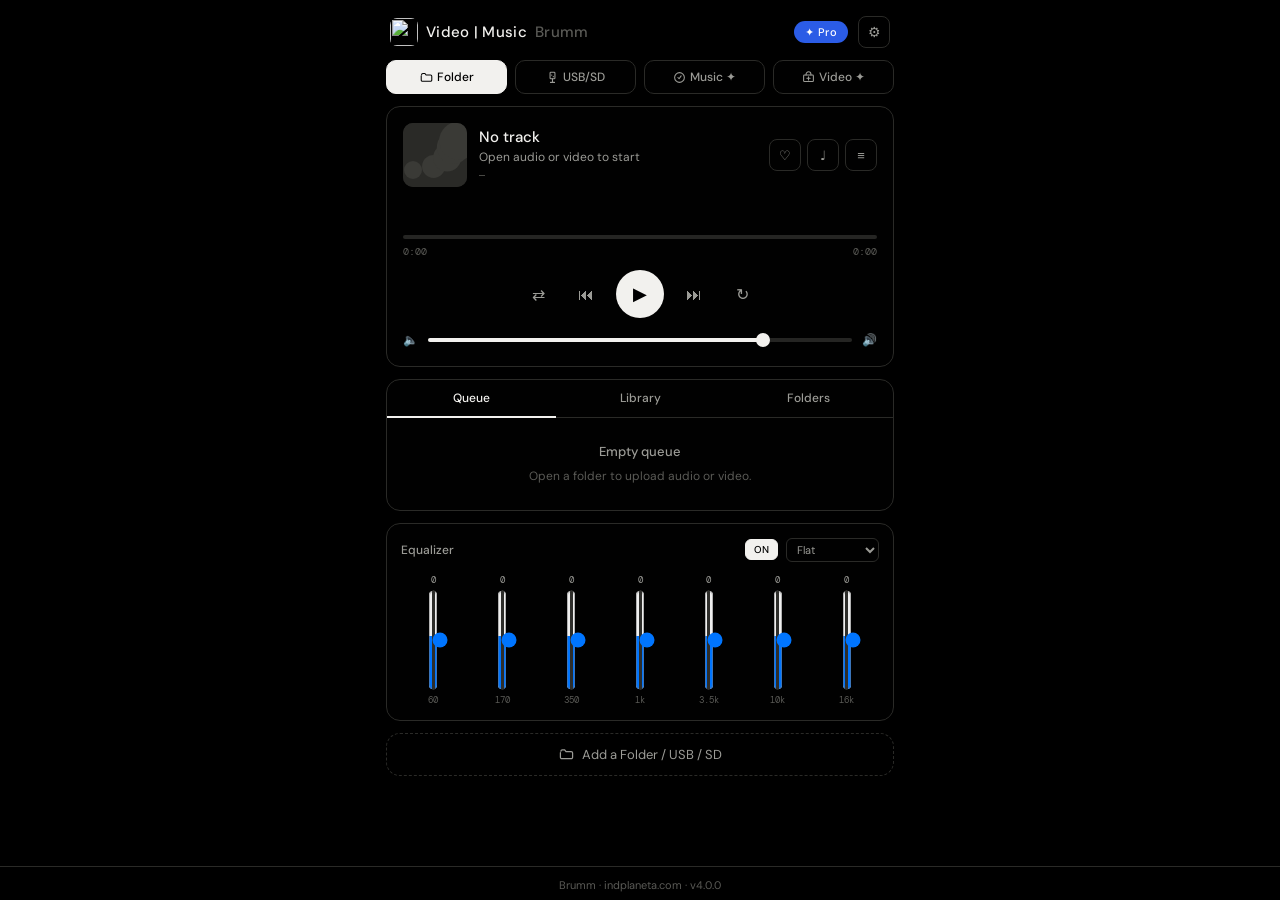
==== commit f39ff744: "Add files via upload" ====
--- a/public/index.html
+++ b/public/index.html
@@ -1,326 +1,1840 @@
 <!DOCTYPE html>
 <html lang="es">
 <head>
-  <meta charset="UTF-8">
-  <meta name="viewport" content="width=device-width, initial-scale=1.0">
-  <title>Brumm — Music Player</title>
-  <link rel="preconnect" href="https://fonts.googleapis.com">
-  <link rel="preconnect" href="https://fonts.gstatic.com" crossorigin>
-  <link href="https://fonts.googleapis.com/css2?family=DM+Mono:ital,wght@0,300;0,400;0,500;1,400&family=DM+Sans:ital,opsz,wght@0,9..40,100..1000;1,9..40,100..1000&display=swap" rel="stylesheet">
+<meta charset="UTF-8">
+<meta name="viewport" content="width=device-width, initial-scale=1.0">
+<meta name="theme-color" content="#000000">
+<title>Video | Music Brumm</title>
+  <!-- Favicon / Icono de la pestaña -->
+  <link rel="icon" type="image/png" href="https://industriasplaneta.wordpress.com/wp-content/uploads/2026/09/brumm-i.png">
   
-  <style>
-    /* ── TEMA OSCURO MATE Y NEGRO PUR0 ── */
-    :root {
-      --bg: #000000;          /* Fondo negro absoluto */
-      --surface: #0a0a0c;     /* Superficie del reproductor en negro muy profundo */
-      --surface2: #121316;    /* Elementos secundarios / Tarjetas */
-      --surface3: #1a1c23;    /* Estados al pasar el mouse (hover) */
-
-      --text: #e0e6ed;        /* Texto principal */
-      --text2: #7a8b9e;       /* Texto secundario */
-      --text3: #485666;       /* Texto tenue / detalles */
-
-      --border: #16181d;      /* Bordes sutiles */
-      --border2: #22252e;
-
-      --accent: #e0e6ed;
-      --pro: #2b5ce6;         /* Azul del botón Pro */
-      --font: 'DM Sans', sans-serif;
-      --mono: 'DM Mono', monospace;
-      --r: 14px;
-      --r2: 10px;
-    }
-
-    * { box-sizing: border-box; margin: 0; padding: 0; }
-    body {
-      background-color: var(--bg);
-      color: var(--text);
-      font-family: var(--font);
-      display: flex;
-      justify-content: center;
-      align-items: center;
-      min-height: 100vh;
-      padding: 20px;
-    }
-
-    /* Estructura Principal */
-    .player-container {
-      width: 100%;
-      max-width: 420px;
-      background: var(--surface);
-      border: 1px solid var(--border);
-      border-radius: var(--r);
-      padding: 24px;
-      box-shadow: 0 12px 40px rgba(0,0,0,0.8);
-      position: relative;
-    }
-
-    .header {
-      display: flex;
-      justify-content: space-between;
-      align-items: center;
-      margin-bottom: 20px;
-    }
-
-    .title {
-      font-size: 16px;
-      font-weight: 600;
-    }
-
-    .badge-pro {
-      display: none;
-      background: var(--pro);
-      color: #fff;
-      font-size: 10px;
-      font-weight: 700;
-      padding: 3px 8px;
-      border-radius: 20px;
-      text-transform: uppercase;
-    }
-
-    .btn-pro {
-      background: var(--pro);
-      color: #fff;
-      border: none;
-      padding: 6px 12px;
-      border-radius: var(--r2);
-      font-size: 12px;
-      font-weight: 500;
-      cursor: pointer;
-    }
-
-    .controls-btn {
-      display: flex;
-      gap: 10px;
-      margin-bottom: 15px;
-    }
-
-    button.btn {
-      background: var(--surface2);
-      color: var(--text);
-      border: 1px solid var(--border);
-      padding: 8px 14px;
-      border-radius: var(--r2);
-      font-size: 12px;
-      cursor: pointer;
-      transition: background 0.2s;
-    }
-
-    button.btn:hover {
-      background: var(--surface3);
-    }
-
-    /* Lista de reproducción */
-    .playlist {
-      background: var(--surface2);
-      border: 1px solid var(--border);
-      border-radius: var(--r2);
-      max-height: 200px;
-      overflow-y: auto;
-      margin-top: 15px;
-    }
-
-    .playlist-item {
-      padding: 10px 14px;
-      font-size: 12px;
-      color: var(--text2);
-      border-bottom: 1px solid var(--border);
-      display: flex;
-      justify-content: space-between;
-      cursor: pointer;
-    }
-
-    .playlist-item:hover, .playlist-item.active {
-      background: var(--surface3);
-      color: var(--text);
-    }
-
-    /* Footer & About */
-    .footer {
-      margin-top: 20px;
-      display: flex;
-      justify-content: space-between;
-      font-size: 11px;
-      color: var(--text3);
-    }
-
-    .about-link {
-      color: var(--text2);
-      cursor: pointer;
-      text-decoration: underline;
-    }
-  </style>
+  <!-- Imagen para redes sociales -->
+  <meta property="og:image" content="https://industriasplaneta.wordpress.com/wp-content/uploads/2026/09/brumm-i.png">
+<link rel="manifest" href="/manifest.json">
+<link rel="preconnect" href="https://fonts.googleapis.com">
+<link href="https://fonts.googleapis.com/css2?family=DM+Sans:ital,wght@0,300;0,400;0,500;1,300&family=DM+Mono:wght@400&display=swap" rel="stylesheet">
+<style>
+*{box-sizing:border-box;margin:0;padding:0;}
+
+/* ── TEMA OSCURO POR DEFECTO ── */
+:root{
+  --bg:#000000;--surface:#030103;--surface2:#020202;--surface3:#2E2E2B;
+  --text:#F2F1EE;--text2:#9B9B96;--text3:#5A5A56;
+  --border:#2A2A27;--border2:#3A3A36;
+  --accent:#F2F1EE;
+  --pro:#2B5CE6;
+  --font:'DM Sans',sans-serif;--mono:'DM Mono',monospace;
+  --r:14px;--r2:10px;
+}
+
+html,body{min-height:100%;font-family:var(--font);background:var(--bg);color:var(--text);font-size:16px;-webkit-font-smoothing:antialiased;}
+body{display:flex;flex-direction:column;align-items:center;overflow-x:hidden;padding-bottom:50px;}
+
+/* ── TOPBAR ── */
+.topbar{width:100%;max-width:540px;display:flex;align-items:center;justify-content:space-between;padding:16px 20px 12px;box-sizing:border-box;}
+.logo{font-size:15px;font-weight:500;letter-spacing:.02em;display:flex;align-items:center;gap:8px;}
+.logo span{color:var(--text3);}
+.topbar-right{display:flex;align-items:center;gap:10px;}
+.pro-chip{font-size:11px;font-weight:500;background:var(--pro);color:#fff;padding:4px 11px;border-radius:20px;cursor:pointer;letter-spacing:.03em;border:none;font-family:var(--font);}
+.settings-btn{width:32px;height:32px;border:1px solid var(--border);border-radius:8px;background:none;cursor:pointer;display:flex;align-items:center;justify-content:center;font-size:14px;color:var(--text2);}
+
+/* ── LAYOUT (Limitado a 540px máximo para PC) ── */
+.app{width:100%;max-width:540px;padding:0 16px 20px;display:flex;flex-direction:column;gap:12px;box-sizing:border-box;}
+
+/* ── SOURCE BAR ── */
+.source-bar{display:grid;grid-template-columns:repeat(4, 1fr);gap:8px;}
+.src{padding:8px 4px;border:1px solid var(--border);border-radius:var(--r2);background:var(--surface);font-size:12px;font-weight:500;color:var(--text2);cursor:pointer;text-align:center;transition:all .15s;font-family:var(--font);display:flex;align-items:center;justify-content:center;gap:4px;box-sizing:border-box;}
+.src.active{background:var(--text);color:#000;border-color:var(--text);}
+.src:hover:not(.active){background:var(--surface2);}
+.src svg{flex-shrink:0;}
+
+/* ── NOW PLAYING ── */
+.nowplaying{background:var(--surface);border:1px solid var(--border);border-radius:var(--r);padding:16px;}
+
+.np-top{display:flex;align-items:center;gap:12px;margin-bottom:12px;}
+.artwork{width:64px;height:64px;border-radius:10px;flex-shrink:0;position:relative;overflow:hidden;background:var(--surface2);}
+.artwork canvas{display:block;width:100%;height:100%;}
+.np-info{flex:1;min-width:0;}
+.np-title{font-size:15px;font-weight:500;white-space:nowrap;overflow:hidden;text-overflow:ellipsis;line-height:1.3;}
+.np-artist{font-size:12px;color:var(--text2);margin-top:2px;white-space:nowrap;overflow:hidden;text-overflow:ellipsis;}
+.np-format{font-size:10px;color:var(--text3);margin-top:4px;font-family:var(--mono);}
+.np-actions{display:flex;gap:6px;flex-shrink:0;}
+.icon-btn{width:32px;height:32px;border:1px solid var(--border);border-radius:8px;background:none;cursor:pointer;display:flex;align-items:center;justify-content:center;font-size:13px;color:var(--text2);transition:all .12s;flex-shrink:0;}
+.icon-btn:hover{background:var(--surface2);}
+.icon-btn.on{color:var(--text);background:var(--surface2);}
+
+/* Progress */
+.prog-wrap{position:relative;height:4px;background:var(--surface2);border-radius:2px;cursor:pointer;margin-bottom:6px;}
+.prog-fill{height:100%;background:var(--text);border-radius:2px;width:0%;pointer-events:none;}
+.prog-thumb{position:absolute;top:50%;width:12px;height:12px;background:var(--text);border-radius:50%;transform:translate(-50%,-50%);pointer-events:none;opacity:0;transition:opacity .1s;}
+.prog-wrap:hover .prog-thumb{opacity:1;}
+.prog-times{display:flex;justify-content:space-between;font-size:10px;color:var(--text3);font-family:var(--mono);}
+.viz-wrap{ width:100%; height:28px; overflow:hidden; margin-bottom:8px;}
+.viz-wrap canvas{ display:block; width:100%; height:28px; }
+
+/* Controls */
+.controls{display:flex;align-items:center;justify-content:center;gap:12px;margin:12px 0;}
+.ctrl{width:36px;height:36px;border:none;background:none;cursor:pointer;display:flex;align-items:center;justify-content:center;border-radius:8px;transition:background .12s;font-size:16px;color:var(--text2);font-family:var(--font);}
+.ctrl:hover{background:var(--surface2);}
+.ctrl.on{color:var(--text);}
+.play-btn{width:48px;height:48px;background:var(--text);color:#000;border:none;border-radius:50%;cursor:pointer;display:flex;align-items:center;justify-content:center;font-size:18px;transition:transform .1s,background .12s;flex-shrink:0;}
+.play-btn:active{transform:scale(.94);}
+.play-btn.loading{background:var(--text3);}
+
+/* Volume */
+.vol-row{display:flex;align-items:center;gap:10px;}
+.vol-icon{font-size:12px;color:var(--text3);}
+input[type=range].vol{flex:1;height:20px;-webkit-appearance:none;appearance:none;background:transparent;cursor:pointer;outline:none;}
+input[type=range].vol::-webkit-slider-runnable-track{height:4px;border-radius:2px;background:linear-gradient(to right,var(--text) 80%,var(--surface2) 80%);}
+input[type=range].vol::-webkit-slider-thumb{-webkit-appearance:none;width:14px;height:14px;background:var(--text);border-radius:50%;cursor:grab;margin-top:-5px;}
+
+/* ── QUEUE / LIBRARY ── */
+.panel{background:var(--surface);border:1px solid var(--border);border-radius:var(--r);overflow:hidden;}
+.tabs{display:flex;border-bottom:1px solid var(--border);}
+.tab{flex:1;padding:10px;font-size:12px;font-weight:500;color:var(--text2);cursor:pointer;text-align:center;border:none;background:none;font-family:var(--font);transition:all .12s;border-bottom:2px solid transparent;margin-bottom:-1px;}
+.tab.active{color:var(--text);border-bottom-color:var(--text);}
+.tab:hover:not(.active){background:var(--surface2);}
+.panel-body{max-height:220px;overflow-y:auto;}
+
+.track-row{display:flex;align-items:center;gap:10px;padding:8px 12px;cursor:pointer;transition:background .1s;}
+.track-row:hover{background:var(--surface2);}
+.track-row.active{background:rgba(255,255,255,0.05);}
+.tr-n{font-size:10px;color:var(--text3);width:16px;text-align:right;font-family:var(--mono);flex-shrink:0;}
+.tr-n.playing{color:var(--text);font-size:11px;}
+.tr-info{flex:1;min-width:0;}
+.tr-title{font-size:13px;white-space:nowrap;overflow:hidden;text-overflow:ellipsis;}
+.tr-title.playing{font-weight:500;}
+.tr-sub{font-size:10px;color:var(--text2);margin-top:1px;white-space:nowrap;overflow:hidden;text-overflow:ellipsis;}
+.tr-dur{font-size:10px;color:var(--text3);font-family:var(--mono);flex-shrink:0;}
+.tr-fmt{font-size:9px;color:var(--text3);font-family:var(--mono);flex-shrink:0;}
+
+.empty-state{padding:24px 16px;text-align:center;color:var(--text3);font-size:12px;line-height:1.6;}
+.empty-state strong{display:block;font-size:13px;color:var(--text2);margin-bottom:4px;font-weight:500;}
+
+/* ── EQUALIZER ── */
+.eq-panel{background:var(--surface);border:1px solid var(--border);border-radius:var(--r);padding:14px;}
+.eq-head{display:flex;justify-content:space-between;align-items:center;margin-bottom:12px;}
+.eq-title{font-size:12px;font-weight:500;color:var(--text2);}
+.eq-right{display:flex;align-items:center;gap:8px;}
+.eq-toggle{font-size:10px;font-weight:500;padding:3px 8px;border-radius:6px;border:1px solid var(--border);background:none;cursor:pointer;font-family:var(--font);color:var(--text2);transition:all .12s;}
+.eq-toggle.on{background:var(--text);color:#000;border-color:var(--text);}
+select.eq-preset{font-size:11px;color:var(--text2);border:1px solid var(--border);border-radius:6px;background:var(--surface);padding:3px 6px;cursor:pointer;font-family:var(--font);outline:none;}
+.eq-bands{display:flex;gap:4px;align-items:center;justify-content:space-between;}
+.eq-band{display:flex;flex-direction:column;align-items:center;gap:4px;flex:1;}
+.eq-band input[type=range]{writing-mode:vertical-lr;direction:rtl;width:20px;height:100px;background:transparent;cursor:pointer;outline:none;}
+.eq-band input[type=range]::-webkit-slider-runnable-track{width:3px;background:var(--surface3);border-radius:2px;}
+.eq-band input[type=range]::-webkit-slider-thumb{-webkit-appearance:none;width:12px;height:12px;background:var(--text);border-radius:50%;cursor:grab;}
+.eq-label{font-size:9px;color:var(--text3);font-family:var(--mono);}
+.eq-val{font-size:9px;color:var(--text2);font-family:var(--mono);min-height:12px;}
+
+/* ── OPEN BTN ── */
+.open-btn{display:flex;align-items:center;justify-content:center;gap:8px;padding:12px;border:1.5px dashed var(--border);border-radius:var(--r);background:none;cursor:pointer;color:var(--text2);font-size:13px;font-family:var(--font);transition:all .15s;width:100%;box-sizing:border-box;}
+.open-btn:hover{border-color:var(--text3);color:var(--text);background:var(--surface);}
+
+/* ── TOAST ── */
+.toast{position:fixed;bottom:24px;left:50%;transform:translateX(-50%) translateY(60px);background:var(--text);color:#000;font-size:12px;font-weight:500;padding:8px 16px;border-radius:20px;opacity:0;transition:all .3s;pointer-events:none;white-space:nowrap;z-index:999;}
+.toast.show{transform:translateX(-50%) translateY(0);opacity:1;}
+
+/* ── SCROLLBAR ── */
+.panel-body::-webkit-scrollbar{width:4px;}
+.panel-body::-webkit-scrollbar-track{background:transparent;}
+.panel-body::-webkit-scrollbar-thumb{background:var(--border2);border-radius:2px;}
+
+/* ── MODALS ── */
+.modal-bg{position:fixed;inset:0;background:rgba(0,0,0,.6);display:flex;align-items:center;justify-content:center;z-index:100;opacity:0;pointer-events:none;transition:opacity .2s;}
+.modal-bg.show{opacity:1;pointer-events:all;}
+.modal{background:var(--surface);border-radius:16px;padding:24px;width:90%;max-width:340px;position:relative;}
+.modal-close{position:absolute;top:14px;right:14px;background:none;border:none;cursor:pointer;font-size:16px;color:var(--text2);}
+.modal h2{font-size:18px;font-weight:500;margin-bottom:4px;}
+.modal .price{font-size:28px;font-weight:300;margin:12px 0 4px;font-variant-numeric:tabular-nums;}
+.modal .price span{font-size:14px;color:var(--text2);}
+.modal ul{list-style:none;margin:12px 0 20px;display:flex;flex-direction:column;gap:7px;}
+.modal ul li{font-size:13px;color:var(--text2);display:flex;align-items:center;gap:8px;}
+.modal ul li::before{content:'✓';color:var(--pro);font-weight:500;font-size:12px;}
+.modal-cta{width:100%;padding:12px;background:var(--pro);color:#fff;border:none;border-radius:10px;font-size:14px;font-weight:500;cursor:pointer;font-family:var(--font);}
+
+.settings-modal{background:var(--surface);border-radius:16px;padding:24px;width:90%;max-width:380px;position:relative;max-height:85vh;overflow-y:auto;}
+.settings-section{margin-bottom:20px;}
+.settings-label{font-size:11px;font-weight:500;color:var(--text3);letter-spacing:.06em;text-transform:uppercase;margin-bottom:10px;}
+.settings-row{display:flex;align-items:center;justify-content:space-between;padding:8px 0;border-bottom:1px solid var(--border);}
+.settings-row:last-child{border-bottom:none;}
+.settings-row-label{font-size:13px;color:var(--text);}
+.settings-row-sub{font-size:11px;color:var(--text2);margin-top:1px;}
+.toggle-sw{width:36px;height:20px;background:var(--border2);border-radius:10px;border:none;cursor:pointer;position:relative;transition:background .15s;flex-shrink:0;}
+.toggle-sw.on{background:var(--text);}
+.toggle-sw::after{content:'';position:absolute;top:3px;left:3px;width:14px;height:14px;background:#000;border-radius:50%;transition:transform .15s;}
+.toggle-sw.on::after{transform:translateX(16px);}
+
+/* ── TRACK ROW ACTIONS ── */
+.track-row .tr-del{width:22px;height:22px;border:none;background:none;cursor:pointer;color:var(--text3);font-size:14px;flex-shrink:0;border-radius:4px;display:flex;align-items:center;justify-content:center;transition:all .1s;opacity:0;}
+.track-row:hover .tr-del{opacity:1;}
+.track-row .tr-del:hover{background:#FFE8E8;color:#CC3333;}
+.track-row .tr-drag{width:16px;color:var(--text3);font-size:12px;cursor:grab;flex-shrink:0;opacity:0;text-align:center;}
+.track-row:hover .tr-drag{opacity:1;}
+.track-row.drag-over{border-top:2px solid var(--text);}
+
+/* ── LYRICS ── */
+.lyrics-panel{background:var(--surface);border:1px solid var(--border);border-radius:var(--r);overflow:hidden;display:none;}
+.lyrics-head{display:flex;align-items:center;justify-content:space-between;padding:10px 14px;border-bottom:1px solid var(--border);}
+.lyrics-title{font-size:12px;font-weight:500;color:var(--text2);}
+.lyrics-body{padding:16px 18px;max-height:180px;overflow-y:auto;line-height:1.9;font-size:13px;color:var(--text2);}
+.lyrics-body::-webkit-scrollbar{width:4px;}
+.lyrics-body::-webkit-scrollbar-thumb{background:var(--border2);border-radius:2px;}
+.lyric-line{transition:color .3s,font-weight .2s;cursor:pointer;padding:1px 0;}
+.lyric-line.active{color:var(--text);font-weight:500;font-size:14px;}
+.lyric-line:hover{color:var(--text);}
+.lyrics-empty{text-align:center;color:var(--text3);font-size:12px;padding:24px 0;}
+
+/* ── VIDEO PLAYER ── */
+.video-wrap{width:100%;background:#000;border-radius:10px;overflow:hidden;display:none;position:relative;aspect-ratio:16/9;margin-bottom:8px;}
+.video-wrap video{width:100%;height:100%;display:block;outline:none;}
+.video-badge{position:absolute;top:8px;right:8px;background:rgba(0,0,0,.6);color:#fff;font-size:10px;font-family:var(--mono);padding:3px 7px;border-radius:4px;pointer-events:none;letter-spacing:.03em;}
+.artwork.hidden{display:none;}
+</style>
 </head>
 <body>
 
-<div class="player-container">
-  <!-- ENCABEZADO -->
-  <div class="header">
-    <div style="display:flex; align-items:center; gap:8px;">
-      <span class="title">Brumm</span>
-      <span id="proBadge" class="badge-pro">PRO</span>
+<div class="topbar">
+  <div class="logo">
+    <img src="https://industriasplaneta.wordpress.com/wp-content/uploads/2026/09/brumm-i.png" width="28" height="28" style="border-radius:7px;vertical-align:middle;">
+    Video | Music <span>Brumm</span>
+  </div>
+  <div class="topbar-right">
+    <button class="pro-chip" id="proBtn">✦ Pro</button>
+    <button class="settings-btn" id="settingsBtn" onclick="document.getElementById('settingsBg').classList.add('show')" title="Settings">⚙</button>
+  </div>
+</div>
+
+<div class="app">
+
+  <div class="source-bar">
+    <button class="src active" id="src-folder" onclick="activateSource(this,'folder')">
+      <svg width="13" height="13" viewBox="0 0 16 16" fill="none"><path d="M2 4.5A1.5 1.5 0 013.5 3H6l1.5 2H13a1.5 1.5 0 011.5 1.5V11A1.5 1.5 0 0113 12.5H3A1.5 1.5 0 011.5 11V6" stroke="currentColor" stroke-width="1.3" stroke-linecap="round"/></svg>
+      Folder
+    </button>
+    <button class="src" id="src-usb" onclick="activateSource(this,'usb')">
+      <svg width="13" height="13" viewBox="0 0 16 16" fill="none"><rect x="5" y="1.5" width="6" height="8" rx="1" stroke="currentColor" stroke-width="1.3"/><path d="M8 9.5V14M5.5 14h5" stroke="currentColor" stroke-width="1.3" stroke-linecap="round"/><circle cx="7" cy="5" r=".8" fill="currentColor"/><circle cx="9" cy="7" r=".8" fill="currentColor"/></svg>
+      USB/SD
+    </button>
+    <button class="src" id="src-catalog" onclick="activateSource(this,'catalog')">
+      <svg width="13" height="13" viewBox="0 0 16 16" fill="none"><circle cx="8" cy="8" r="6" stroke="currentColor" stroke-width="1.3"/><path d="M6 8l1.5 1.5L10 6" stroke="currentColor" stroke-width="1.3" stroke-linecap="round" stroke-linejoin="round"/></svg>
+      Music ✦
+    </button>
+    <button class="src" id="src-archive" onclick="activateSource(this,'archive')">
+      <svg width="13" height="13" viewBox="0 0 16 16" fill="none"><rect x="2" y="5" width="12" height="8" rx="1" stroke="currentColor" stroke-width="1.3"/><path d="M5 5V4a3 3 0 016 0v1" stroke="currentColor" stroke-width="1.3" stroke-linecap="round"/><path d="M6 9h4M8 7v4" stroke="currentColor" stroke-width="1.3" stroke-linecap="round"/></svg>
+      Video ✦
+    </button>
+  </div>
+
+  <div class="nowplaying">
+    <div class="np-top">
+      <div class="artwork" id="artworkWrap"><canvas id="artCanvas" width="64" height="64"></canvas></div>
+      <div class="np-info">
+        <div class="np-title" id="npTitle">No track</div>
+        <div class="np-artist" id="npArtist">Open audio or video to start</div>
+        <div class="np-format" id="npFormat">—</div>
+      </div>
+      <div class="np-actions">
+        <button class="icon-btn" id="heartBtn" onclick="toggleHeart()" title="Favorito">♡</button>
+        <button class="icon-btn" id="lyricsBtn" onclick="toggleLyrics()" title="Lyrics">♩</button>
+        <button class="icon-btn" id="queueBtn" onclick="showTab('queue')" title="Cola">≡</button>
+      </div>
     </div>
-    <button id="proBtn" class="btn-pro" onclick="activateProLicense()">Activar Pro</button>
+
+    <!-- VIDEO WRAP -->
+    <div class="video-wrap" id="videoWrap">
+      <video id="videoEl" preload="metadata" playsinline
+        onended="nextTrack()"
+        ontimeupdate="videoTick()"
+        onloadedmetadata="videoReady()"></video>
+      <div class="video-badge" id="videoBadge">VIDEO</div>
+      <button onclick="toggleFullscreen()" style="position:absolute;bottom:8px;right:8px;background:rgba(0,0,0,.55);border:none;color:#fff;font-size:14px;width:30px;height:30px;border-radius:6px;cursor:pointer;display:flex;align-items:center;justify-content:center;" title="Pantalla completa">⛶</button>
+    </div>
+
+    <div class="viz-wrap"><canvas id="vizCanvas"></canvas></div>
+
+    <div class="prog-wrap" id="progWrap">
+      <div class="prog-fill" id="progFill"></div>
+      <div class="prog-thumb" id="progThumb"></div>
+    </div>
+    <div class="prog-times"><span id="timeCur">0:00</span><span id="timeDur">0:00</span></div>
+
+    <div class="controls">
+      <button class="ctrl" id="shuffleBtn" onclick="toggleShuffle()" title="Aleatorio">⇄</button>
+      <button class="ctrl" onclick="prevTrack()" title="Anterior">⏮</button>
+      <button class="play-btn" id="playBtn" onclick="togglePlay()">▶</button>
+      <button class="ctrl" onclick="nextTrack()" title="Siguiente">⏭</button>
+      <button class="ctrl" id="repeatBtn" onclick="cycleRepeat()" title="Repetir">↻</button>
+    </div>
+
+    <div class="vol-row">
+      <span class="vol-icon">🔈</span>
+      <input type="range" class="vol" id="volSlider" min="0" max="100" value="80" oninput="setVolume(this)">
+      <span class="vol-icon">🔊</span>
+    </div>
   </div>
 
-  <!-- BOTONES DE ACCIÓN -->
-  <div class="controls-btn">
-    <input type="file" id="fileInput" multiple accept="audio/*,video/*" style="display:none;" onchange="handleFiles(this.files)">
-    <button class="btn" onclick="document.getElementById('fileInput').click()">+ Añadir Música</button>
-    <button class="btn" onclick="toggleAbout()">About</button>
+  <!-- LYRICS PANEL -->
+  <div class="lyrics-panel" id="lyricsPanel">
+    <div class="lyrics-head">
+      <span class="lyrics-title" id="lyricsMeta">Lyrics</span>
+      <button onclick="toggleLyrics()" style="background:none;border:none;cursor:pointer;font-size:13px;color:var(--text3);">✕</button>
+    </div>
+    <div class="lyrics-body" id="lyricsBody">
+      <div class="lyrics-empty">Play a track to see Lyrics available</div>
+    </div>
   </div>
 
-  <!-- REPRODUCTOR DE AUDIO -->
-  <audio id="audioPlayer" controls style="width:100%; margin-top:10px;"></audio>
-
-  <!-- BIBLIOTECA DE CANCIONES -->
-  <div class="playlist" id="playlist">
-    <div class="playlist-item" style="text-align:center; color:var(--text3);">Sin canciones en la biblioteca</div>
+  <div class="panel">
+    <div class="tabs">
+      <button class="tab active" id="tab-queue" onclick="showTab('queue')">Queue</button>
+      <button class="tab" id="tab-library" onclick="showTab('library')">Library</button>
+      <button class="tab" id="tab-folders" onclick="showTab('folders')">Folders</button>
+    </div>
+    <div class="panel-body" id="panelBody">
+      <div class="empty-state"><strong>Empty</strong>Add a Folder / USB</div>
+    </div>
   </div>
 
-  <div class="footer">
-    <span>Proprietary · indplaneta.com</span>
-    <span class="about-link" onclick="toggleAbout()">Información</span>
+  <div class="eq-panel">
+    <div class="eq-head">
+      <span class="eq-title">Equalizer</span>
+      <div class="eq-right">
+        <button class="eq-toggle on" id="eqToggle" onclick="toggleEQ()">ON</button>
+        <select class="eq-preset" id="eqPreset" onchange="applyPreset(this.value)">
+          <option value="flat">Flat</option>
+          <option value="bass">Bass Boost</option>
+          <option value="vocal">Vocal</option>
+          <option value="treble">Treble</option>
+          <option value="classical">Classical</option>
+          <option value="lounge">Lounge</option>
+        </select>
+      </div>
+    </div>
+    <div class="eq-bands" id="eqBands"></div>
   </div>
 
-  <!-- EMERGENTE "ABOUT" CORREGIDO -->
-  <div id="aboutPopup" style="
-    position:fixed;bottom:52px;right:16px;width:300px;
-    background:var(--surface);border:1px solid var(--border2);
-    border-radius:var(--r);padding:18px 20px;
-    box-shadow:0 8px 32px rgba(0,0,0,.8);
-    opacity:0;pointer-events:none;transform:translateY(8px);
-    transition:all .2s;z-index:200;
-  ">
-    <div style="font-size:14px;font-weight:500;margin-bottom:6px;color:var(--text);">Brumm — Music Player</div>
-    <div style="font-size: 12px; color: var(--text2); line-height: 1.7; margin-bottom: 12px;">
-      Free audio and video player. Runs locally, no external dependencies.<br><br>
-      Write to <a href="mailto:info@indplaneta.com" style="color: var(--pro); text-decoration: underline;">info@indplaneta.com</a> for suggestions or complaints.
+  <button class="open-btn" onclick="openFolder()">
+    <svg width="15" height="15" viewBox="0 0 16 16" fill="none"><path d="M2 4.5A1.5 1.5 0 013.5 3H6l1.5 2H13a1.5 1.5 0 011.5 1.5V11A1.5 1.5 0 0113 12.5H3A1.5 1.5 0 011.5 11V6" stroke="currentColor" stroke-width="1.3" stroke-linecap="round"/></svg>
+    Add a Folder / USB / SD
+  </button>
+
+  <!-- CATALOG PANEL -->
+  <div id="catalogPanel" style="display:none;flex-direction:column;gap:10px;">
+    <div class="panel">
+      <div class="tabs">
+        <button class="tab active" id="ctab-search" onclick="switchCatalogTab('search')">Search</button>
+        <button class="tab" id="ctab-genres" onclick="switchCatalogTab('genres')">Genre</button>
+        <button class="tab" id="ctab-new" onclick="switchCatalogTab('new')">Latest</button>
+      </div>
+      <div style="padding:10px 14px;display:flex;gap:6px;" id="catalogSearchRow">
+        <input type="text" id="catalogSearch" placeholder="Search artist or song…"
+          style="flex:1;padding:7px 10px;border:1px solid var(--border);border-radius:8px;font-size:13px;font-family:var(--font);background:var(--surface);color:var(--text);outline:none;"
+          onkeydown="if(event.key==='Enter')searchJamendo()">
+        <select id="jamendoPageSize" onchange="searchJamendo()"
+          style="padding:7px 6px;border:1px solid var(--border);border-radius:8px;font-size:12px;font-family:var(--font);background:var(--surface);color:var(--text);cursor:pointer;outline:none;">
+          <option value="30">30</option>
+          <option value="50">50</option>
+          <option value="100">100</option>
+        </select>
+        <button onclick="searchJamendo()"
+          style="padding:7px 14px;background:var(--text);color:#000;border:none;border-radius:8px;font-size:12px;font-family:var(--font);cursor:pointer;font-weight:500;">Search</button>
+      </div>
+      <div id="genreBar" style="display:none;padding:10px 14px;gap:6px;flex-wrap:wrap;">
+      </div>
+      <div class="panel-body" id="catalogBody">
+        <div class="empty-state"><strong>Catalog on Jamendo</strong>+500,000 tracks. Search or play a genre.</div>
+      </div>
     </div>
-    <div style="font-size:11px;font-weight:500;color:var(--text2);margin-bottom:4px;">AUDIO</div>
-    <div style="font-size:11px;color:var(--text3);font-family:var(--mono);margin-bottom:10px;">MP3 · FLAC · AAC · M4A · OGG · WAV · OPUS</div>
-    <div style="font-size:11px;font-weight:500;color:var(--text2);margin-bottom:4px;">VIDEO</div>
-    <div style="font-size:11px;color:var(--text3);font-family:var(--mono);margin-bottom:12px;">MP4 · WebM · MKV · MOV · AVI</div>
-    <div style="display:flex;justify-content:space-between;align-items:center;">
-      <span style="font-size:10px;color:var(--text3);">indplaneta.com</span>
-      <a href="https://github.com/flabelicornio/brumm#readme" target="_blank"
-        style="font-size:11px;color:var(--pro);text-decoration:none;font-weight:500;">README →</a>
+  </div>
+
+  <!-- ARCHIVE.ORG PANEL -->
+  <div id="archivePanel" style="display:none;flex-direction:column;gap:10px;">
+    <div class="panel">
+      <div class="tabs">
+        <button class="tab active" id="atab-cats" onclick="switchArchiveTab('cats')">Categories</button>
+        <button class="tab" id="atab-search" onclick="switchArchiveTab('search')">Search</button>
+      </div>
+      <div id="archiveCatGrid" style="padding:10px 12px;display:grid;grid-template-columns:1fr 1fr;gap:6px;"></div>
+      <div style="padding:10px 14px;display:none;gap:6px;" id="archiveSearchRow">
+        <input type="text" id="archiveSearch" placeholder="Title, director, year…"
+          style="flex:1;padding:7px 10px;border:1px solid var(--border);border-radius:8px;font-size:13px;font-family:var(--font);background:var(--surface);color:var(--text);outline:none;"
+          onkeydown="if(event.key==='Enter')searchArchive()">
+        <select id="archivePageSize"
+          style="padding:7px 6px;border:1px solid var(--border);border-radius:8px;font-size:12px;font-family:var(--font);background:var(--surface);color:var(--text);cursor:pointer;outline:none;">
+          <option value="30">30</option>
+          <option value="50">50</option>
+          <option value="100">100</option>
+        </select>
+        <button onclick="searchArchive()"
+          style="padding:7px 14px;background:var(--text);color:#000;border:none;border-radius:8px;font-size:12px;font-family:var(--font);cursor:pointer;font-weight:500;">Search</button>
+      </div>
+      <div class="panel-body" id="archiveBody" style="display:none;">
+      </div>
+    </div>
+  </div>
+
+</div>
+
+<!-- TOAST -->
+<div class="toast" id="toast"></div>
+
+<!-- SETTINGS MODAL -->
+<div class="modal-bg" id="settingsBg" onclick="if(event.target===this)this.classList.remove('show')">
+  <div class="settings-modal">
+    <button class="modal-close" onclick="document.getElementById('settingsBg').classList.remove('show')">✕</button>
+    <h2 style="font-size:17px;font-weight:500;margin-bottom:18px;">Settings</h2>
+
+    <div class="settings-section">
+      <div class="settings-label">Play List</div>
+      <div class="settings-row">
+        <div><div class="settings-row-label">Continue upon opening</div><div class="settings-row-sub">Resumes the last track upon startup.</div></div>
+        <button class="toggle-sw on" id="sw-resume" onclick="toggleSetting(this,'resume')"></button>
+      </div>
+      <div class="settings-row">
+        <div><div class="settings-row-label">Crossfade</div><div class="settings-row-sub">Smooth mix between tracks (2s)</div></div>
+        <button class="toggle-sw" id="sw-crossfade" onclick="toggleSetting(this,'crossfade')"></button>
+      </div>
+      <div class="settings-row">
+        <div><div class="settings-row-label">Normalize volume</div><div class="settings-row-sub">Match levels between files</div></div>
+        <button class="toggle-sw" id="sw-normalize" onclick="toggleSetting(this,'normalize')"></button>
+      </div>
+    </div>
+
+    <div class="settings-section">
+      <div class="settings-label">Interfaz</div>
+      <div class="settings-row">
+        <div><div class="settings-row-label">Dark mode</div><div class="settings-row-sub">Switch to dark mode</div></div>
+        <button class="toggle-sw on" id="sw-dark" onclick="toggleDarkMode(this)"></button>
+      </div>
+      <div class="settings-row">
+        <div><div class="settings-row-label">Visualizador</div><div class="settings-row-sub">Frequency bars on the player</div></div>
+        <button class="toggle-sw on" id="sw-viz" onclick="toggleSetting(this,'viz')"></button>
+      </div>
+    </div>
+
+    <div class="settings-section">
+      <div class="settings-label">License</div>
+      <div class="settings-row">
+        <div>
+          <div class="settings-row-label" id="settingsProStatus">Free</div>
+          <div class="settings-row-sub">Video | Music Brumm Pro — $25/year</div>
+        </div>
+        <button onclick="document.getElementById('settingsBg').classList.remove('show');document.getElementById('modalBg').classList.add('show')"
+          style="font-size:11px;padding:4px 10px;border:1px solid var(--border);border-radius:6px;background:none;cursor:pointer;font-family:var(--font);color:var(--text2);">
+          Activar
+        </button>
+      </div>
+      <div class="settings-row">
+        <div><div class="settings-row-label">Versión</div></div>
+        <div style="font-size:11px;color:var(--text3);font-family:var(--mono);">4.0.0</div>
+      </div>
+      <div class="settings-row" style="cursor:pointer;" onclick="checkForUpdates()">
+        <div><div class="settings-row-label">Check for updates</div><div class="settings-row-sub">Check for a new version.</div></div>
+        <span id="updateStatus" style="font-size:11px;color:var(--text3);">→</span>
+      </div>
+    </div>
+
+    <div class="settings-section">
+      <div class="settings-label">Library</div>
+      <div class="settings-row" style="cursor:pointer;" onclick="clearLibrary()">
+        <div><div class="settings-row-label" style="color:#CC3333;">Clean up library</div><div class="settings-row-sub">Remove all loaded media</div></div>
+        <span style="color:var(--text3);font-size:12px;">→</span>
+      </div>
     </div>
   </div>
 </div>
 
+<!-- PRO MODAL -->
+<div class="modal-bg" id="modalBg" onclick="closeModal(event)">
+  <div class="modal">
+    <button class="modal-close" onclick="document.getElementById('modalBg').classList.remove('show')">✕</button>
+    <div style="font-size:22px;margin-bottom:4px;">✦</div>
+    <h2>Video | Music Brumm Pro</h2>
+    <div style="font-size:12px;color:var(--text2);">One annual payment. No monthly subscription.</div>
+    <div class="price">$25 <span>/ year</span></div>
+    <ul>
+      <li>+500,000 new tracks</li>
+      <li>Search by artist, song, and genre</li>
+      <li>New releases and editorial selections in music and video</li>
+      <li>Saved playlists</li>
+      <li>Advanced equalizer with custom presets</li>
+    </ul>
+    <button class="modal-cta" onclick="window.open('https://technologycorporation.lemonsqueezy.com/checkout/buy/a8cab50e-af1d-4846-803c-300390d19ab1','_blank'); toast('Abriendo pago…')">Activate Pro — $25/year →</button>
+    <div style="margin-top:12px;text-align:center;">
+      <span style="font-size:11px;color:var(--text3);">Do you already have a license? </span>
+      <button onclick="showLicenseInput()" style="font-size:11px;color:var(--pro);background:none;border:none;cursor:pointer;font-family:var(--font);">Enter license key →</button>
+    </div>
+    <div id="licenseInputWrap" style="display:none;margin-top:10px;gap:6px;">
+      <input type="text" id="licenseKey" placeholder="XXXX-XXXX-XXXX-XXXX"
+        style="flex:1;padding:8px 10px;border:1px solid var(--border);border-radius:8px;font-size:12px;font-family:var(--mono);outline:none;width:100%;margin-bottom:6px;">
+      <button onclick="activateLicense()" style="width:100%;padding:8px 12px;background:var(--pro);color:#fff;border:none;border-radius:8px;font-size:12px;cursor:pointer;font-family:var(--font);">Activate license</button>
+    </div>
+  </div>
+</div>
+
 <script>
-  let playlistData = [];
-
-  // ── 1. GESTIÓN Y PERSISTENCIA DE LICENCIA PRO ──
-  function checkSavedLicense() {
-    const isProSaved = localStorage.getItem('brumm_pro_license');
-    if (isProSaved === 'true') {
-      window.isProUser = true;
-      const proBadge = document.getElementById('proBadge');
-      const proBtn = document.getElementById('proBtn');
-      if (proBadge) proBadge.style.display = 'inline-block';
-      if (proBtn) proBtn.style.display = 'none';
+// ── AUDIO ENGINE ──────────────────────────────────────────
+const AC = new (window.AudioContext || window.webkitAudioContext)();
+let gainNode = AC.createGain();
+let analyserNode = AC.createAnalyser();
+analyserNode.fftSize = 256;
+let eqFilters = [];
+let sourceNode = null;
+let audioBuffer = null;
+let startedAt = 0;
+let pausedAt = 0;
+let isPlaying = false;
+let eqEnabled = true;
+
+const EQ_BANDS = [
+  {f:60,type:'lowshelf'},{f:170,type:'peaking'},{f:350,type:'peaking'},
+  {f:1000,type:'peaking'},{f:3500,type:'peaking'},{f:10000,type:'peaking'},{f:16000,type:'highshelf'}
+];
+const PRESETS = {
+  flat:   [0,0,0,0,0,0,0],
+  bass:   [8,5,3,0,-1,-1,-2],
+  vocal:  [-2,-1,0,5,5,3,1],
+  treble: [-2,-1,0,1,3,6,7],
+  classical:[4,3,0,0,0,3,4],
+  lounge: [3,2,0,-1,0,2,3]
+};
+
+function buildEQChain() {
+  eqFilters.forEach(f => f.disconnect());
+  eqFilters = EQ_BANDS.map(b => {
+    const f = AC.createBiquadFilter();
+    f.type = b.type; f.frequency.value = b.f; f.gain.value = 0;
+    return f;
+  });
+  for (let i=0;i<eqFilters.length-1;i++) eqFilters[i].connect(eqFilters[i+1]);
+  eqFilters[eqFilters.length-1].connect(gainNode);
+  gainNode.connect(analyserNode);
+  analyserNode.connect(AC.destination);
+}
+buildEQChain();
+
+function connectSource(buf) {
+  if (sourceNode) { 
+    sourceNode.onended = null;
+    try{sourceNode.stop();}catch(e){} 
+    sourceNode.disconnect(); 
+  }
+  sourceNode = AC.createBufferSource();
+  sourceNode.buffer = buf;
+  sourceNode.connect(eqEnabled ? eqFilters[0] : gainNode);
+  sourceNode.onended = () => { if(isPlaying) nextTrack(); };
+}
+
+function playFrom(offset) {
+  if (!audioBuffer) return;
+  connectSource(audioBuffer);
+  startedAt = AC.currentTime - offset;
+  sourceNode.start(0, offset);
+  isPlaying = true;
+  document.getElementById('playBtn').textContent = '⏸';
+  document.getElementById('playBtn').classList.remove('loading');
+  updateMediaSessionState(true);
+  resumeViz();
+  if (typeof startLRCSync === 'function' && lyricsMode === 'lrc') startLRCSync();
+}
+
+function pausePlayback() {
+  if (!isPlaying) return;
+  if (videoMode) {
+    document.getElementById('videoEl').pause();
+    isPlaying = false;
+    document.getElementById('playBtn').textContent = '▶';
+    updateMediaSessionState(false);
+    return;
+  }
+  pausedAt = Math.max(0, AC.currentTime - startedAt);
+  if (sourceNode) {
+    sourceNode.onended = null;
+    try{sourceNode.stop();}catch(e){}
+  }
+  isPlaying = false;
+  document.getElementById('playBtn').textContent = '▶';
+  updateMediaSessionState(false);
+  stopViz();
+  if (typeof stopLRCSync === 'function') stopLRCSync();
+}
+
+gainNode.gain.value = 0.8;
+
+// ── TRACK DATA ────────────────────────────────────────────
+let library = [];     
+let queue = [];       
+let folderMap = [];   
+let curIdx = 0;
+let shuffle = false;
+let repeatMode = 0;   
+let liked = false;
+let activeTab = 'queue';
+let folders = [];     
+
+// ── FILE SYSTEM ACCESS ────────────────────────────────────
+async function openFolder() {
+  if (AC.state === 'suspended') AC.resume();
+  try {
+    const dir = await window.showDirectoryPicker({ mode: 'read' });
+    toast('Cargando archivos…');
+    const files = await collectAudio(dir);
+    if (!files.length) { toast('No se encontraron archivos multimedia'); return; }
+    const newTracks = await parseFiles(files);
+    const folderIdx = folders.length;
+    
+    const startOffset = library.length;
+    library = [...library, ...newTracks];
+    newTracks.forEach((_,i) => folderMap[startOffset + i] = folderIdx);
+    queue = library.map((_,i)=>i);
+    folders.push(dir.name);
+    renderPanel();
+    toast(`${newTracks.length} pistas cargadas`);
+    if (library.length === newTracks.length) loadTrack(0);
+  } catch(e) {
+    if (e.name !== 'AbortError') toast('Error reading folder');
+  }
+}
+
+async function collectAudio(dir) {
+  const exts = ['mp3','flac','aac','m4a','ogg','wav','opus','wma',
+                 'mp4','webm','mkv','mov','avi','m4v','ogv','3gp'];
+  const files = [];
+  
+  async function scanDirectory(directory) {
+    for await (const entry of directory.values()) {
+      if (entry.kind === 'file') {
+        const ext = entry.name.split('.').pop().toLowerCase();
+        if (exts.includes(ext)) {
+          try { files.push(await entry.getFile()); } catch(e){}
+        }
+      } else if (entry.kind === 'directory') {
+        try { await scanDirectory(entry); } catch(e){}
+      }
     }
   }
 
-  function activateProLicense() {
-    localStorage.setItem('brumm_pro_license', 'true');
-    checkSavedLicense();
-    alert('¡Licencia Pro Activada con éxito!');
-  }
-
-  // ── 2. GESTIÓN Y PERSISTENCIA DE BIBLIOTECA ──
-  function handleFiles(files) {
-    if (!files || files.length === 0) return;
-
-    for (let file of files) {
-      const song = {
-        name: file.name,
-        url: URL.createObjectURL(file)
-      };
-      playlistData.push(song);
+  await scanDirectory(dir);
+  return files;
+}
+
+const VIDEO_EXTS = ['mp4','webm','mkv','mov','avi','m4v','ogv','3gp'];
+function isVideoExt(ext) { return VIDEO_EXTS.includes(ext.toLowerCase()); }
+
+async function parseFiles(files) {
+  return files.map(f => {
+    const name = f.name.replace(/\.[^.]+$/, '');
+    const parts = name.split(' - ');
+    const ext = f.name.split('.').pop().toUpperCase();
+    return {
+      name: parts.length > 1 ? parts.slice(1).join(' - ') : name,
+      artist: parts.length > 1 ? parts[0] : 'Desconocido',
+      album: '—', duration: 0, durationStr: '—',
+      file: f, format: ext,
+      isVideo: isVideoExt(ext)
+    };
+  });
+}
+
+// ── LOAD & DECODE ─────────────────────────────────────────
+let videoMode = false;
+let videoObjectURL = null;
+
+function setVideoMode(on) {
+  videoMode = on;
+  document.getElementById('videoWrap').style.display = on ? 'block' : 'none';
+  document.getElementById('artworkWrap').classList.toggle('hidden', on);
+  document.querySelector('.viz-wrap').style.display = on ? 'none' : 'block';
+}
+
+async function loadTrack(idx) {
+  if (!library.length) return;
+  if (isPlaying) pausePlayback();
+  catalogSource = null;
+  curIdx = idx;
+  pausedAt = 0;
+  const t = library[queue[curIdx]];
+  if (!t) return;
+  
+  updateNPDisplay(t);
+  if (!t.isVideo) drawArt(queue[curIdx]);
+  document.getElementById('playBtn').classList.add('loading');
+  document.getElementById('playBtn').textContent = '…';
+
+  if (videoObjectURL) { URL.revokeObjectURL(videoObjectURL); videoObjectURL = null; }
+
+  if (t.isVideo) {
+    setVideoMode(true);
+    document.getElementById('videoBadge').textContent = t.format;
+    const url = URL.createObjectURL(t.file);
+    videoObjectURL = url;
+    const vid = document.getElementById('videoEl');
+    vid.src = url;
+    vid.load();
+    if (!vid._connected) {
+      const src = AC.createMediaElementSource(vid);
+      src.connect(eqEnabled ? eqFilters[0] : gainNode);
+      vid._connected = true;
     }
-
-    saveLibraryState();
-    renderPlaylist();
-  }
-
-  function saveLibraryState() {
+    vid.play().then(() => {
+      isPlaying = true;
+      audioBuffer = { duration: vid.duration || 0 };
+      document.getElementById('playBtn').classList.remove('loading');
+      document.getElementById('playBtn').textContent = '⏸';
+      updateMediaSessionState(true);
+    }).catch(() => {
+      toast('No se pudo reproducir el video');
+      document.getElementById('playBtn').classList.remove('loading');
+      document.getElementById('playBtn').textContent = '▶';
+    });
+  } else {
+    setVideoMode(false);
     try {
-      // Guardamos la lista de nombres para recordarlos siempre
-      const songNames = playlistData.map(s => s.name);
-      localStorage.setItem('brumm_playlist_backup', JSON.stringify(songNames));
-    } catch (e) {
-      console.log('Error al guardar biblioteca:', e);
+      const ab = await t.file.arrayBuffer();
+      audioBuffer = await AC.decodeAudioData(ab);
+      t.duration = audioBuffer.duration;
+      t.durationStr = fmtTime(audioBuffer.duration);
+      document.getElementById('timeDur').textContent = t.durationStr;
+      renderPanel();
+      playFrom(0);
+      if (lyricsVisible) fetchLyrics(t.artist, t.name);
+    } catch(e) {
+      toast('Could not decode file');
+      document.getElementById('playBtn').classList.remove('loading');
+      document.getElementById('playBtn').textContent = '▶';
     }
   }
-
-  function renderPlaylist() {
-    const playlistContainer = document.getElementById('playlist');
-    if (playlistData.length === 0) {
-      playlistContainer.innerHTML = '<div class="playlist-item" style="text-align:center; color:var(--text3);">Sin canciones en la biblioteca</div>';
+}
+
+function updateNPDisplay(t) {
+  document.getElementById('npTitle').textContent = t.name;
+  document.getElementById('npArtist').textContent = t.artist;
+  document.getElementById('npFormat').textContent = t.format + (t.durationStr !== '—' ? ' · ' + t.durationStr : '');
+  document.getElementById('timeDur').textContent = t.durationStr;
+  document.getElementById('timeCur').textContent = '0:00';
+  document.getElementById('progFill').style.width = '0%';
+  document.getElementById('progThumb').style.left = '0%';
+  document.getElementById('heartBtn').textContent = '♡';
+  document.getElementById('heartBtn').classList.remove('on');
+  liked = false;
+  updateMediaSession(t.name, t.artist, t.album || '—', null);
+}
+
+// ── MEDIA SESSION ─────────────────────────────────────────
+function updateMediaSession(title, artist, album, artworkUrl) {
+  if (!('mediaSession' in navigator)) return;
+  navigator.mediaSession.metadata = new MediaMetadata({
+    title,
+    artist,
+    album,
+    artwork: artworkUrl
+      ? [{ src: artworkUrl, sizes: '512x512', type: 'image/jpeg' }]
+      : [{ src: 'https://industriasplaneta.wordpress.com/wp-content/uploads/2026/09/brumm-i.png', sizes: '512x512', type: 'image/png' }]
+  });
+  navigator.mediaSession.setActionHandler('play',          () => { if(!isPlaying) togglePlay(); });
+  navigator.mediaSession.setActionHandler('pause',         () => { if(isPlaying) pausePlayback(); });
+  navigator.mediaSession.setActionHandler('previoustrack', () => prevTrack());
+  navigator.mediaSession.setActionHandler('nexttrack',     () => nextTrack());
+  navigator.mediaSession.setActionHandler('seekto', e => {
+    if (!audioBuffer) return;
+    pausePlayback();
+    pausedAt = e.seekTime;
+    playFrom(e.seekTime);
+  });
+}
+
+function updateMediaSessionState(playing) {
+  if (!('mediaSession' in navigator)) return;
+  navigator.mediaSession.playbackState = playing ? 'playing' : 'paused';
+}
+
+// ── CONTROLS ──────────────────────────────────────────────
+function togglePlay() {
+  if (AC.state === 'suspended') AC.resume();
+  if (!library.length && !catalogSource) { openFolder(); return; }
+  if (videoMode) {
+    const vid = document.getElementById('videoEl');
+    if (vid.paused) { vid.play(); isPlaying=true; document.getElementById('playBtn').textContent='⏸'; updateMediaSessionState(true); }
+    else { vid.pause(); isPlaying=false; document.getElementById('playBtn').textContent='▶'; updateMediaSessionState(false); }
+    return;
+  }
+  if (isPlaying) pausePlayback();
+  else { playFrom(pausedAt); }
+}
+
+function prevTrack() {
+  if (catalogSource !== null) {
+    const elapsed = isPlaying ? AC.currentTime - startedAt : pausedAt;
+    if (elapsed > 3) { pausePlayback(); pausedAt=0; playFrom(0); return; }
+    playJamendoTrack(Math.max(0, curJamendoIdx - 1));
+    return;
+  }
+  if (!library.length) return;
+  const elapsed = isPlaying ? AC.currentTime - startedAt : pausedAt;
+  if (elapsed > 3) { pausePlayback(); pausedAt=0; playFrom(0); return; }
+  curIdx = (curIdx - 1 + queue.length) % queue.length;
+  loadTrack(curIdx);
+}
+
+function nextTrack() {
+  if (catalogSource !== null) {
+    if (repeatMode === 2) { pausePlayback(); pausedAt=0; playFrom(0); return; }
+    const newIdx = shuffle
+      ? Math.floor(Math.random() * jamendoResults.length)
+      : (curJamendoIdx + 1) % jamendoResults.length;
+    playJamendoTrack(newIdx);
+    return;
+  }
+  if (!library.length) return;
+  if (repeatMode === 2) { pausePlayback(); pausedAt=0; playFrom(0); return; }
+  if (shuffle) curIdx = Math.floor(Math.random()*queue.length);
+  else curIdx = (curIdx + 1) % queue.length;
+  loadTrack(curIdx);
+}
+
+function toggleShuffle() {
+  shuffle = !shuffle;
+  document.getElementById('shuffleBtn').classList.toggle('on', shuffle);
+  toast(shuffle ? 'Shuffle on' : 'Shuffle off');
+}
+
+function cycleRepeat() {
+  repeatMode = (repeatMode + 1) % 3;
+  const btn = document.getElementById('repeatBtn');
+  const labels = ['↻','↻¹','↻'];
+  btn.textContent = labels[repeatMode];
+  btn.classList.toggle('on', repeatMode > 0);
+  const msgs = ['Repeat off','Repeat track','Repeat all'];
+  toast(msgs[repeatMode]);
+}
+
+function toggleHeart() {
+  liked = !liked;
+  const btn = document.getElementById('heartBtn');
+  btn.textContent = liked ? '♥' : '♡';
+  btn.classList.toggle('on', liked);
+}
+
+function setVolume(el) {
+  const v = Math.pow(el.value / 100, 2);
+  gainNode.gain.value = v;
+  const pct = el.value;
+  let s = document.getElementById('vol-style');
+  if (!s) { s = document.createElement('style'); s.id='vol-style'; document.head.appendChild(s); }
+  s.textContent = `input[type=range].vol::-webkit-slider-runnable-track{background:linear-gradient(to right,var(--text) ${pct}%,var(--surface2) ${pct}%);}`;
+}
+
+// Seek
+document.getElementById('progWrap').addEventListener('click', e => {
+  const r = e.currentTarget.getBoundingClientRect();
+  const ratio = Math.max(0, Math.min(1, (e.clientX - r.left) / r.width));
+  if (videoMode) {
+    const vid = document.getElementById('videoEl');
+    if (vid.duration) vid.currentTime = ratio * vid.duration;
+    return;
+  }
+  if (!audioBuffer) return;
+  const seekTo = ratio * audioBuffer.duration;
+  pausePlayback();
+  pausedAt = seekTo;
+  playFrom(seekTo);
+});
+
+// ── PROGRESS TICKER ───────────────────────────────────────
+setInterval(() => {
+  if (videoMode) return;
+  if (!isPlaying || !audioBuffer) return;
+  const cur = AC.currentTime - startedAt;
+  const ratio = Math.min(1, cur / audioBuffer.duration) * 100;
+  document.getElementById('progFill').style.width = ratio + '%';
+  document.getElementById('progThumb').style.left = ratio + '%';
+  document.getElementById('timeCur').textContent = fmtTime(cur);
+}, 250);
+
+function videoTick() {
+  const vid = document.getElementById('videoEl');
+  if (!vid.duration) return;
+  const ratio = (vid.currentTime / vid.duration) * 100;
+  document.getElementById('progFill').style.width = ratio + '%';
+  document.getElementById('progThumb').style.left = ratio + '%';
+  document.getElementById('timeCur').textContent = fmtTime(vid.currentTime);
+}
+
+function videoReady() {
+  const vid = document.getElementById('videoEl');
+  const t = library[queue[curIdx]];
+  if (t) {
+    t.duration = vid.duration;
+    t.durationStr = fmtTime(vid.duration);
+  }
+  document.getElementById('timeDur').textContent = fmtTime(vid.duration);
+  audioBuffer = { duration: vid.duration };
+}
+
+// ── EQ ────────────────────────────────────────────────────
+function buildEQUI() {
+  const c = document.getElementById('eqBands');
+  c.innerHTML = EQ_BANDS.map((b,i) => `
+    <div class="eq-band">
+      <div class="eq-val" id="eqv${i}">0</div>
+      <input type="range" min="-12" max="12" value="0" step="1"
+        oninput="setEQBand(${i},+this.value)"
+        id="eqs${i}" title="${b.f}Hz">
+      <div class="eq-label">${b.f<1000?b.f:(b.f/1000)+'k'}</div>
+    </div>`).join('');
+}
+
+function setEQBand(i, v) {
+  if (eqFilters[i]) eqFilters[i].gain.value = v;
+  document.getElementById('eqv'+i).textContent = (v>0?'+':'')+v;
+}
+
+function applyPreset(name) {
+  const vals = PRESETS[name] || PRESETS.flat;
+  vals.forEach((v,i) => {
+    document.getElementById('eqs'+i).value = v;
+    setEQBand(i, v);
+  });
+}
+
+function toggleEQ() {
+  eqEnabled = !eqEnabled;
+  const btn = document.getElementById('eqToggle');
+  btn.textContent = eqEnabled ? 'ON' : 'OFF';
+  btn.classList.toggle('on', eqEnabled);
+  if (isPlaying) {
+    const cur = AC.currentTime - startedAt;
+    pausePlayback();
+    connectSource(audioBuffer);
+    sourceNode.connect(eqEnabled ? eqFilters[0] : gainNode);
+    startedAt = AC.currentTime - cur;
+    sourceNode.start(0, cur);
+    isPlaying = true;
+    document.getElementById('playBtn').textContent = '⏸';
+    resumeViz();
+  }
+  toast(eqEnabled ? 'EQ on' : 'EQ bypassed');
+}
+
+// ── WAVEFORM VISUALIZER ───────────────────────────────────
+let vizRAF = null;
+const vizCanvas = document.getElementById('vizCanvas');
+const vizCtx = vizCanvas.getContext('2d');
+
+function drawViz() {
+  const buf = new Uint8Array(analyserNode.frequencyBinCount);
+  analyserNode.getByteFrequencyData(buf);
+  const W = vizCanvas.offsetWidth, H = 28;
+  if (vizCanvas.width !== W) vizCanvas.width = W;
+  vizCtx.clearRect(0,0,W,H);
+  const bars = Math.min(buf.length, 64);
+  const bw = W/bars - 1;
+  for (let i=0;i<bars;i++) {
+    const h = (buf[i]/255)*H;
+    const x = i*(bw+1);
+    vizCtx.fillStyle = `rgba(242,241,238,${0.15+buf[i]/255*0.7})`;
+    vizCtx.fillRect(x, H-h, bw, h);
+  }
+  vizRAF = requestAnimationFrame(drawViz);
+}
+function resumeViz(){ if(!vizRAF) drawViz(); }
+function stopViz(){ cancelAnimationFrame(vizRAF); vizRAF=null; vizCtx.clearRect(0,0,vizCanvas.width,28); }
+
+// ── ARTWORK GENERATOR ─────────────────────────────────────
+function drawArt(seed) {
+  const c = document.getElementById('artCanvas');
+  const ctx = c.getContext('2d');
+  const palettes = [
+    ['#2A2A27','#3A3A36'],['#1C1C1A','#252523'],
+    ['#2E2E2B','#000000'],['#3A3A36','#2A2A27']
+  ];
+  const [bg,fg] = palettes[Math.abs(seed) % palettes.length];
+  ctx.fillStyle = bg; ctx.fillRect(0,0,64,64);
+  ctx.fillStyle = fg;
+  for(let i=0;i<5;i++){
+    ctx.beginPath();
+    ctx.arc(10+i*13+Math.sin(seed*1.3+i)*9, 32+Math.cos(seed+i*0.7)*15, 9+i*2.5, 0, Math.PI*2);
+    ctx.fill();
+  }
+}
+
+// ── PANEL RENDERING ───────────────────────────────────────
+function renderPanel() {
+  if (activeTab === 'queue') renderQueue();
+  else if (activeTab === 'library') renderLibrary();
+  else renderFolders();
+}
+
+function renderQueue() {
+  const body = document.getElementById('panelBody');
+  if (!queue.length) {
+    body.innerHTML = '<div class="empty-state"><strong>Empty queue</strong>Open a folder to upload audio or video.</div>';
+    return;
+  }
+  body.innerHTML = queue.map((ti,qi) => {
+    const t = library[ti];
+    if (!t) return '';
+    const active = qi === curIdx;
+    return `<div class="track-row${active?' active':''}" draggable="true"
+      ondragstart="dragStart(event,${qi})" ondragover="dragOver(event,${qi})" ondrop="dragDrop(event,${qi})" ondragleave="dragLeave(event)">
+      <div class="tr-drag">⋮⋮</div>
+      <div class="tr-n${active?' playing':''}"> ${active?'♪':qi+1}</div>
+      <div class="tr-info" onclick="loadTrack(${qi})" style="cursor:pointer;">
+        <div class="tr-title${active?' playing':''}">${esc(t.name)}</div>
+        <div class="tr-sub">${esc(t.artist)}</div>
+      </div>
+      <div class="tr-fmt">${t.isVideo?'🎬 ':''}${t.format}</div>
+      <div class="tr-dur">${t.durationStr}</div>
+      <button class="tr-del" onclick="removeFromQueue(${qi})" title="Eliminar">✕</button>
+    </div>`;
+  }).join('');
+  const activeEl = body.querySelector('.track-row.active');
+  if (activeEl) activeEl.scrollIntoView({block:'nearest'});
+}
+
+function renderLibrary() {
+  const body = document.getElementById('panelBody');
+  if (!library.length) {
+    body.innerHTML = '<div class="empty-state"><strong>Empty library</strong>Add folders to view your music or videos here.</div>';
+    return;
+  }
+  const sorted = [...library].sort((a,b)=>a.artist.localeCompare(b.artist));
+  body.innerHTML = sorted.map((t,i) => `
+    <div class="track-row" onclick="jumpToTrack('${esc(t.name)}','${esc(t.artist)}')">
+      <div class="tr-n">${i+1}</div>
+      <div class="tr-info">
+        <div class="tr-title">${esc(t.name)}</div>
+        <div class="tr-sub">${esc(t.artist)}</div>
+      </div>
+      <div class="tr-fmt">${t.format}</div>
+      <div class="tr-dur">${t.durationStr}</div>
+    </div>`).join('');
+}
+
+function renderFolders() {
+  const body = document.getElementById('panelBody');
+  if (!folders.length) {
+    body.innerHTML = '<div class="empty-state"><strong>No sources</strong>Add folders or connect a USB drive</div>';
+    return;
+  }
+  body.innerHTML = folders.map((f,i) => `
+    <div class="track-row">
+      <div class="tr-n">📂</div>
+      <div class="tr-info"><div class="tr-title">${esc(f)}</div><div class="tr-sub">${library.filter((_,li)=>folderMap[li]===i).length} pistas</div></div>
+      <button class="tr-del" onclick="removeFolder(${i})" title="Eliminar fuente" style="opacity:1;">✕</button>
+    </div>`).join('') +
+    `<div class="track-row" onclick="openFolder()" style="color:var(--text2);">
+      <div class="tr-n">+</div>
+      <div class="tr-info"><div class="tr-title">Agregar fuente…</div></div>
+    </div>`;
+}
+
+function jumpToTrack(name, artist) {
+  const idx = queue.findIndex(ti => library[ti] && library[ti].name === name && library[ti].artist === artist);
+  if (idx >= 0) { loadTrack(idx); showTab('queue'); }
+}
+
+function showTab(tab) {
+  activeTab = tab;
+  document.querySelectorAll('.tab').forEach(t => t.classList.remove('active'));
+  document.getElementById('tab-'+tab).classList.add('active');
+  renderPanel();
+}
+
+// ── PRO MODAL ─────────────────────────────────────────────
+document.getElementById('proBtn').onclick = () => document.getElementById('modalBg').classList.add('show');
+function closeModal(e) { if(e.target===document.getElementById('modalBg')) document.getElementById('modalBg').classList.remove('show'); }
+
+// ── TOAST ─────────────────────────────────────────────────
+let toastTimer;
+function toast(msg) {
+  const el = document.getElementById('toast');
+  el.textContent = msg;
+  el.classList.add('show');
+  clearTimeout(toastTimer);
+  toastTimer = setTimeout(()=>el.classList.remove('show'), 2500);
+}
+
+// ── KEYBOARD ──────────────────────────────────────────────
+document.addEventListener('keydown', e => {
+  if (e.target.tagName === 'INPUT' || e.target.tagName === 'SELECT') return;
+  if (e.code === 'Space') { e.preventDefault(); togglePlay(); }
+  if (e.code === 'ArrowRight') nextTrack();
+  if (e.code === 'ArrowLeft') prevTrack();
+  if (e.code === 'ArrowUp') { const v=document.getElementById('volSlider'); v.value=Math.min(100,+v.value+5); setVolume(v); }
+  if (e.code === 'ArrowDown') { const v=document.getElementById('volSlider'); v.value=Math.max(0,+v.value-5); setVolume(v); }
+});
+
+// ── UTILS ─────────────────────────────────────────────────
+function fmtTime(s) {
+  if(!s||isNaN(s)) return '—';
+  const m=Math.floor(s/60),sec=Math.floor(s%60);
+  return m+':'+(sec<10?'0':'')+sec;
+}
+function esc(s) { 
+  if (!s) return '';
+  return String(s)
+    .replace(/&/g,'&amp;')
+    .replace(/</g,'&lt;')
+    .replace(/>/g,'&gt;')
+    .replace(/"/g,'&quot;')
+    .replace(/'/g,'&#039;'); 
+}
+
+// ── SERVICE WORKER ────────────────────────────────────────
+if ('serviceWorker' in navigator) {
+  window.addEventListener('load', () => {
+    navigator.serviceWorker.register('/sw.js')
+      .catch(e => console.warn('SW:', e));
+  });
+}
+
+// ── QUEUE DRAG & DROP ────────────────────────────────────
+let dragSrc = null;
+function dragStart(e, qi) { dragSrc = qi; e.dataTransfer.effectAllowed = 'move'; }
+function dragOver(e, qi) { e.preventDefault(); e.currentTarget.classList.add('drag-over'); }
+function dragLeave(e) { e.currentTarget.classList.remove('drag-over'); }
+function dragDrop(e, qi) {
+  e.currentTarget.classList.remove('drag-over');
+  if (dragSrc === null || dragSrc === qi) return;
+  const moved = queue.splice(dragSrc, 1)[0];
+  queue.splice(qi, 0, moved);
+  if (curIdx === dragSrc) curIdx = qi;
+  else if (dragSrc < curIdx && qi >= curIdx) curIdx--;
+  else if (dragSrc > curIdx && qi <= curIdx) curIdx++;
+  dragSrc = null;
+  renderQueue();
+}
+
+function removeFromQueue(qi) {
+  if (qi === curIdx && isPlaying) pausePlayback();
+  queue.splice(qi, 1);
+  if (curIdx >= queue.length) curIdx = Math.max(0, queue.length - 1);
+  renderQueue();
+  toast('Track removed from queue');
+}
+
+function removeFolder(fi) {
+  const toRemove = library.map((_, li) => folderMap[li] === fi ? li : -1).filter(i => i >= 0);
+  library = library.filter((_, li) => folderMap[li] !== fi);
+  folderMap = folderMap.filter((_, li) => !toRemove.includes(li));
+  folders.splice(fi, 1);
+  queue = library.map((_,i) => i);
+  curIdx = 0;
+  renderPanel();
+  toast('Source removed');
+}
+
+function clearLibrary() {
+  if (!confirm('¿Limpiar toda la biblioteca?')) return;
+  library = []; queue = []; folderMap = []; folders = []; curIdx = 0;
+  if (isPlaying) pausePlayback();
+  audioBuffer = null;
+  document.getElementById('npTitle').textContent = 'No track';
+  document.getElementById('npArtist').textContent = 'Abre una carpeta para comenzar';
+  document.getElementById('npFormat').textContent = '—';
+  renderPanel();
+  document.getElementById('settingsBg').classList.remove('show');
+  toast('Library cleared');
+}
+
+// ── SETTINGS ─────────────────────────────────────────────
+const settingsState = { resume: true, crossfade: false, normalize: false, viz: true };
+
+function toggleSetting(btn, key) {
+  settingsState[key] = !settingsState[key];
+  btn.classList.toggle('on', settingsState[key]);
+  if (key === 'viz') {
+    document.querySelector('.viz-wrap').style.display = settingsState.viz ? 'block' : 'none';
+  }
+  toast(key.charAt(0).toUpperCase() + key.slice(1) + (settingsState[key] ? ' activado' : ' desactivado'));
+}
+
+// ── TEMAS (Oscuro por defecto) ──────────────
+const THEME_DARK = {
+  '--bg':'#000000','--surface':'#010101','--surface2':'#252523','--surface3':'#2E2E2B',
+  '--text':'#F2F1EE','--text2':'#9B9B96','--text3':'#5A5A56',
+  '--border':'#2A2A27','--border2':'#3A3A36'
+};
+const THEME_LIGHT = {
+  '--bg':'#F7F7F5','--surface':'#FFFFFF','--surface2':'#F2F1EE','--surface3':'#ECEAE6',
+  '--text':'#1A1A18','--text2':'#6B6B67','--text3':'#ABABAB',
+  '--border':'#E4E2DD','--border2':'#D0CEC9'
+};
+
+function applyTheme(theme) {
+  const colors = (theme === 'light') ? THEME_LIGHT : THEME_DARK;
+  const r = document.documentElement;
+  Object.keys(colors).forEach(k => r.style.setProperty(k, colors[k]));
+  const sw = document.getElementById('sw-dark');
+  if (sw) sw.classList.toggle('on', theme === 'dark');
+  try { localStorage.setItem('brumm_theme', theme); } catch(e) {}
+}
+
+function toggleDarkMode() {
+  const current = localStorage.getItem('brumm_theme') || 'dark';
+  const next = (current === 'dark') ? 'light' : 'dark';
+  applyTheme(next);
+  toast(next === 'dark' ? '🌙 Dark mode' : '☀️ Light mode');
+}
+
+// Aplicar el tema al cargar — por defecto oscuro
+applyTheme(localStorage.getItem('brumm_theme') || 'dark');
+
+// ── INIT ──────────────────────────────────────────────────
+buildEQUI();
+drawArt(0);
+renderPanel();
+checkProStatus();
+
+// ── PRO / LICENSE ─────────────────────────────────────────
+const JAMENDO_ID = 'a1eb6b2d';
+let isPro = false;
+
+function showProModal() { document.getElementById('modalBg').classList.add('show'); }
+
+function checkProStatus() {
+  try {
+    const k = localStorage.getItem('brumm_pro_key');
+    if (k && k.length > 8) { isPro = true; applyProUI(); }
+  } catch(e) {}
+}
+
+function showLicenseInput() {
+  const w = document.getElementById('licenseInputWrap');
+  w.style.display = w.style.display === 'none' ? 'flex' : 'none';
+  w.style.flexDirection = 'column';
+}
+
+function activateLicense() {
+  const key = document.getElementById('licenseKey').value.trim().toUpperCase();
+  if (key.length < 8) { toast('Clave inválida'); return; }
+  try { localStorage.setItem('brumm_pro_key', key); } catch(e) {}
+  applyProUI();
+  document.getElementById('modalBg').classList.remove('show');
+  document.getElementById('settingsProStatus').textContent = '✦ Pro active';
+  toast('¡Pro activated! Welcome.');
+}
+
+function applyProUI() {
+  isPro = true;
+  document.getElementById('proBtn').textContent = '✦ Pro activo';
+  document.getElementById('proBtn').style.background = '#16a34a';
+  document.getElementById('settingsProStatus').textContent = '✦ Pro active';
+}
+
+const JAMENDO = 'https://api.jamendo.com/v3.0';
+const GENRES = ['lounge','classical','electronic','jazz','pop','rock','hiphop','relaxation','songwriter','world','metal','soundtrack'];
+let catalogTab = 'search';
+let jamendoResults = [];
+let catalogSource = null;
+let curJamendoIdx = 0;
+let jamendoPage = 1;
+let jamendoLastQuery = '';
+let jamendoLastIsGenre = false;
+let jamendoHasMore = true;
+
+function activateSource(btn, src) {
+  document.querySelectorAll('.src').forEach(b => b.classList.remove('active'));
+  btn.classList.add('active');
+  document.getElementById('catalogPanel').style.display = 'none';
+  document.getElementById('archivePanel').style.display = 'none';
+  if (src === 'folder' || src === 'usb') {
+    openFolder();
+  } else if (src === 'catalog') {
+    if (!isPro) { showProModal(); document.getElementById('src-folder').classList.add('active'); btn.classList.remove('active'); return; }
+    document.getElementById('catalogPanel').style.display = 'flex';
+    loadGenres();
+    loadJamendoNew();
+  } else if (src === 'archive') {
+    if (!isPro) { showProModal(); document.getElementById('src-folder').classList.add('active'); btn.classList.remove('active'); return; }
+    document.getElementById('archivePanel').style.display = 'flex';
+    renderArchiveCats();
+  }
+}
+
+function switchCatalogTab(tab) {
+  catalogTab = tab;
+  document.querySelectorAll('[id^="ctab-"]').forEach(t => t.classList.remove('active'));
+  document.getElementById('ctab-'+tab).classList.add('active');
+  const searchRow = document.getElementById('catalogSearchRow');
+  const genreBar = document.getElementById('genreBar');
+  if (tab === 'search') { searchRow.style.display='flex'; genreBar.style.display='none'; searchJamendo(''); }
+  else if (tab === 'genres') { searchRow.style.display='none'; genreBar.style.display='flex'; loadGenres(); }
+  else if (tab === 'new') { searchRow.style.display='none'; genreBar.style.display='none'; loadJamendoNew(); }
+}
+
+function loadGenres() {
+  const bar = document.getElementById('genreBar');
+  bar.style.display = 'flex';
+  bar.innerHTML = GENRES.map(g =>
+    `<button onclick="searchByGenre('${g}')"
+      style="padding:4px 10px;border:1px solid var(--border);border-radius:20px;font-size:11px;background:var(--surface);cursor:pointer;font-family:var(--font);color:var(--text2);text-transform:capitalize;">
+      ${g}</button>`
+  ).join('');
+}
+
+function searchByGenre(genre) {
+  document.getElementById('catalogSearch').value = genre;
+  searchJamendo(genre, true);
+}
+
+async function loadJamendoNew() {
+  jamendoPage = 1; jamendoResults = []; jamendoHasMore = true;
+  jamendoLastQuery = ''; jamendoLastIsGenre = false;
+  setCatalogLoading();
+  const limit = document.getElementById('jamendoPageSize')?.value || 30;
+  try {
+    const url = `${JAMENDO}/tracks/?client_id=${JAMENDO_ID}&format=json&limit=${limit}&offset=0&order=releasedate_desc&include=musicinfo&imagesize=100`;
+    const data = await (await fetch(url)).json();
+    jamendoResults = data.results || [];
+    jamendoHasMore = jamendoResults.length >= limit;
+    renderCatalog();
+  } catch(e) { setCatalogError(); }
+}
+
+async function searchJamendo(query, isGenre) {
+  const q = query !== undefined ? query : document.getElementById('catalogSearch').value.trim();
+  const limit = parseInt(document.getElementById('jamendoPageSize')?.value || 30);
+  jamendoPage = 1; jamendoResults = []; jamendoHasMore = true;
+  jamendoLastQuery = q; jamendoLastIsGenre = !!isGenre;
+  setCatalogLoading();
+  await _fetchJamendo(q, isGenre, 1, limit, false);
+}
+
+async function loadMoreJamendo() {
+  const limit = parseInt(document.getElementById('jamendoPageSize')?.value || 30);
+  jamendoPage++;
+  await _fetchJamendo(jamendoLastQuery, jamendoLastIsGenre, jamendoPage, limit, true);
+}
+
+async function _fetchJamendo(q, isGenre, page, limit, append) {
+  const offset = (page - 1) * limit;
+  try {
+    let url;
+    if (isGenre && q) {
+      url = `${JAMENDO}/tracks/?client_id=${JAMENDO_ID}&format=json&limit=${limit}&offset=${offset}&tags=${encodeURIComponent(q)}&featured=1&groupby=artist_id&include=musicinfo&imagesize=100`;
+    } else if (q) {
+      url = `${JAMENDO}/tracks/?client_id=${JAMENDO_ID}&format=json&limit=${limit}&offset=${offset}&search=${encodeURIComponent(q)}&include=musicinfo&imagesize=100`;
+    } else {
+      url = `${JAMENDO}/tracks/?client_id=${JAMENDO_ID}&format=json&limit=${limit}&offset=${offset}&order=popularity_total&featured=1&include=musicinfo&imagesize=100`;
+    }
+    const data = await (await fetch(url)).json();
+    const results = data.results || [];
+    if (append) jamendoResults = [...jamendoResults, ...results];
+    else jamendoResults = results;
+    jamendoHasMore = results.length >= limit;
+    renderCatalog();
+  } catch(e) { setCatalogError(); }
+}
+
+function setCatalogLoading() {
+  document.getElementById('catalogBody').innerHTML =
+    '<div class="empty-state"><strong>Buscando…</strong>Checking catalog</div>';
+}
+
+function setCatalogError() {
+  document.getElementById('catalogBody').innerHTML =
+    '<div class="empty-state"><strong>Connection error</strong>Check your internet connection and try again</div>';
+}
+
+function renderCatalog() {
+  const body = document.getElementById('catalogBody');
+  if (!jamendoResults.length) {
+    body.innerHTML = '<div class="empty-state"><strong>No results</strong>Try another term or genre</div>';
+    return;
+  }
+  const playAllBtn = `<div style="padding:8px 14px;border-bottom:1px solid var(--border);">
+    <button onclick="playJamendoTrack(0)"
+      style="width:100%;padding:8px;background:var(--text);color:#000;border:none;border-radius:8px;font-size:12px;font-weight:500;cursor:pointer;font-family:var(--font);">
+      ▶ Play all (${jamendoResults.length} tracks)
+    </button>
+  </div>`;
+  const loadMoreBtn = jamendoHasMore ? `
+    <div style="padding:10px 14px;text-align:center;">
+      <button onclick="loadMoreJamendo()"
+        style="padding:7px 24px;border:1px solid var(--border);border-radius:8px;font-size:12px;background:none;cursor:pointer;font-family:var(--font);color:var(--text2);">
+        Load more…
+      </button>
+    </div>` : `<div style="padding:10px;text-align:center;font-size:11px;color:var(--text3);">End of results</div>`;
+  body.innerHTML = playAllBtn + jamendoResults.map((t,i) => {
+    const active = catalogSource && curJamendoIdx===i;
+    return `<div class="track-row${active?' active':''}" onclick="playJamendoTrack(${i})">
+      <div class="tr-n${active?' playing':''}">${active?'♪':i+1}</div>
+      ${t.image ? `<img src="${t.image}" width="32" height="32" style="border-radius:5px;flex-shrink:0;object-fit:cover;" onerror="this.style.display='none'">` : ''}
+      <div class="tr-info">
+        <div class="tr-title${active?' playing':''}">${esc(t.name)}</div>
+        <div class="tr-sub">${esc(t.artist_name)}</div>
+      </div>
+      <div class="tr-dur">${fmtTime(t.duration)}</div>
+    </div>`;
+  }).join('') + loadMoreBtn;
+  const activeEl = body.querySelector('.track-row.active');
+  if (activeEl) activeEl.scrollIntoView({block:'nearest'});
+}
+
+async function playJamendoTrack(idx) {
+  if (AC.state === 'suspended') AC.resume();
+  const t = jamendoResults[idx];
+  if (!t || !t.audio) { toast('No stream URL found'); return; }
+  if (isPlaying) pausePlayback();
+  pausedAt = 0;
+  catalogSource = t;
+  curJamendoIdx = idx;
+  document.getElementById('npTitle').textContent = t.name;
+  document.getElementById('npArtist').textContent = t.artist_name + ' · Jamendo';
+  document.getElementById('npFormat').textContent = 'MP3 · Jamendo CC';
+  document.getElementById('timeDur').textContent = fmtTime(t.duration);
+  document.getElementById('playBtn').classList.add('loading');
+  document.getElementById('playBtn').textContent = '…';
+  drawArt(idx);
+  updateMediaSession(t.name, t.artist_name, 'Jamendo', t.image || null);
+  if (t.image) {
+    const img = new Image(); img.crossOrigin='anonymous';
+    img.onload = () => {
+      const c = document.getElementById('artCanvas');
+      const ctx = c.getContext('2d');
+      ctx.drawImage(img, 0, 0, 64, 64);
+    };
+    img.src = t.image;
+  }
+  renderCatalog();
+  toast(`Cargando: ${t.name}`);
+  try {
+    const resp = await fetch(t.audio);
+    const ab = await resp.arrayBuffer();
+    audioBuffer = await AC.decodeAudioData(ab);
+    document.getElementById('playBtn').classList.remove('loading');
+    playFrom(0);
+    if (lyricsVisible) fetchLyrics(t.artist_name, t.name);
+  } catch(e) {
+    toast('Could not load this track');
+    document.getElementById('playBtn').classList.remove('loading');
+    document.getElementById('playBtn').textContent = '▶';
+  }
+}
+
+function toggleFullscreen() {
+  const vid = document.getElementById('videoEl');
+  const wrap = document.getElementById('videoWrap');
+  const el = document.fullscreenElement || document.webkitFullscreenElement;
+  if (el) {
+    (document.exitFullscreen || document.webkitExitFullscreen).call(document);
+  } else {
+    const target = vid.requestFullscreen ? vid : wrap;
+    const req = target.requestFullscreen || target.webkitRequestFullscreen;
+    if (req) req.call(target).catch(()=>{});
+  }
+}
+
+function checkForUpdates() {
+  const status = document.getElementById('updateStatus');
+  status.textContent = '…';
+  if (!('serviceWorker' in navigator)) { status.textContent = 'No disponible'; return; }
+  navigator.serviceWorker.getRegistration().then(reg => {
+    if (!reg) {
+      status.textContent = 'Recargando…';
+      window.location.reload(true);
       return;
     }
-
-    playlistContainer.innerHTML = '';
-    playlistData.forEach((song, index) => {
-      const item = document.createElement('div');
-      item.className = 'playlist-item';
-      item.innerText = (index + 1) + '. ' + song.name;
-      item.onclick = () => playSong(index);
-      playlistContainer.appendChild(item);
+    reg.update().then(() => {
+      if (reg.waiting) {
+        reg.waiting.postMessage({ type: 'SKIP_WAITING' });
+        status.textContent = '↻ Actualizando…';
+        toast('Actualizando — recargando en 2 segundos…');
+        setTimeout(() => window.location.reload(true), 2000);
+      } else if (reg.installing) {
+        status.textContent = '↻ Instalando…';
+        toast('Instalando actualización…');
+        reg.installing.addEventListener('statechange', ev => {
+          if (ev.target.state === 'installed') {
+            ev.target.postMessage({ type: 'SKIP_WAITING' });
+            setTimeout(() => window.location.reload(true), 1500);
+          }
+        });
+      } else {
+        status.textContent = '✓ Al día';
+        toast('Ya tienes la versión más reciente');
+        setTimeout(() => status.textContent = '→', 3000);
+      }
     });
-  }
-
-  function loadSavedLibrary() {
-    const saved = localStorage.getItem('brumm_playlist_backup');
-    if (saved) {
-      try {
-        const songNames = JSON.parse(saved);
-        if (songNames && songNames.length > 0) {
-          playlistData = songNames.map(name => ({ name: name, url: '' }));
-          renderPlaylist();
-        }
-      } catch (e) {
-        console.log('Error cargando biblioteca:', e);
+  });
+}
+
+let lyricsVisible = false;
+let lrcLines = [];      
+let plainLyrics = '';
+let lyricsMode = 'none'; 
+let lyricsRAF = null;
+
+function toggleLyrics() {
+  lyricsVisible = !lyricsVisible;
+  const panel = document.getElementById('lyricsPanel');
+  const btn = document.getElementById('lyricsBtn');
+  panel.style.display = lyricsVisible ? 'block' : 'none';
+  btn.classList.toggle('on', lyricsVisible);
+  if (lyricsVisible && lrcLines.length === 0 && !plainLyrics) {
+    fetchLyrics();
+  }
+}
+
+async function fetchLyrics(artist, title) {
+  const a = artist || document.getElementById('npArtist').textContent.replace(' · Jamendo','').trim();
+  const t = title || document.getElementById('npTitle').textContent.trim();
+  if (!a || !t || a === 'Abre una carpeta para comenzar') return;
+
+  lrcLines = []; plainLyrics = ''; lyricsMode = 'none';
+  document.getElementById('lyricsBody').innerHTML = '<div class="lyrics-empty">Buscando letra…</div>';
+  document.getElementById('lyricsMeta').textContent = `${t} — ${a}`;
+
+  try {
+    const url = `https://lrclib.net/api/get?artist_name=${encodeURIComponent(a)}&track_name=${encodeURIComponent(t)}`;
+    const res = await fetch(url);
+    if (!res.ok) throw new Error('not found');
+    const data = await res.json();
+
+    if (data.syncedLyrics) {
+      lrcLines = parseLRC(data.syncedLyrics);
+      lyricsMode = 'lrc';
+      renderLRC();
+      startLRCSync();
+    } else if (data.plainLyrics) {
+      plainLyrics = data.plainLyrics;
+      lyricsMode = 'plain';
+      renderPlain();
+    } else {
+      throw new Error('empty');
+    }
+  } catch(e) {
+    document.getElementById('lyricsBody').innerHTML =
+      '<div class="lyrics-empty">No se encontró letra para esta pista</div>';
+  }
+}
+
+function parseLRC(lrc) {
+  return lrc.split('\n')
+    .map(line => {
+      const m = line.match(/^\[(\d+):(\d+\.\d+)\](.*)/);
+      if (!m) return null;
+      return { time: parseInt(m[1])*60 + parseFloat(m[2]), text: m[3].trim() };
+    })
+    .filter(Boolean);
+}
+
+function renderLRC() {
+  const body = document.getElementById('lyricsBody');
+  if (!lrcLines.length) return;
+  body.innerHTML = lrcLines.map((l,i) =>
+    `<div class="lyric-line" id="ll${i}" onclick="seekToLine(${l.time})">${esc(l.text) || '·'}</div>`
+  ).join('');
+}
+
+function renderPlain() {
+  const body = document.getElementById('lyricsBody');
+  body.innerHTML = plainLyrics
+    .split('\n')
+    .map(l => `<div class="lyric-line">${esc(l) || '<br>'}</div>`)
+    .join('');
+}
+
+function seekToLine(t) {
+  if (!audioBuffer) return;
+  pausePlayback();
+  pausedAt = t;
+  playFrom(t);
+}
+
+function startLRCSync() {
+  if (lyricsRAF) cancelAnimationFrame(lyricsRAF);
+  let lastIdx = -1;
+  function tick() {
+    if (!isPlaying || lyricsMode !== 'lrc') { lyricsRAF = null; return; }
+    const cur = AC.currentTime - startedAt;
+    let idx = lrcLines.findIndex((l,i) => {
+      const next = lrcLines[i+1];
+      return cur >= l.time && (!next || cur < next.time);
+    });
+    if (idx !== -1 && idx !== lastIdx) {
+      document.querySelectorAll('.lyric-line').forEach(el => el.classList.remove('active'));
+      const el = document.getElementById('ll'+idx);
+      if (el) {
+        el.classList.add('active');
+        if (lyricsVisible) el.scrollIntoView({block:'center',behavior:'smooth'});
       }
+      lastIdx = idx;
     }
-  }
-
-  function playSong(index) {
-    const song = playlistData[index];
-    const player = document.getElementById('audioPlayer');
-    if (song && song.url) {
-      player.src = song.url;
-      player.play();
-    } else {
-      alert('Vuelve a seleccionar el archivo de audio local para reproducirlo.');
+    lyricsRAF = requestAnimationFrame(tick);
+  }
+  lyricsRAF = requestAnimationFrame(tick);
+}
+
+function stopLRCSync() {
+  if (lyricsRAF) { cancelAnimationFrame(lyricsRAF); lyricsRAF = null; }
+}
+
+// ── INTERNET ARCHIVE ─────────────────────────────────────
+const ARCHIVE_CATS = [
+  { label:'🎬 Classic cinema',  q:'mediatype:movies subject:"feature film" year:[1900 TO 1970]', sort:'downloads desc' },
+  { label:'🎥 Documentaries',  q:'mediatype:movies subject:documentary',                        sort:'downloads desc' },
+  { label:'🎵 Concerts',    q:'mediatype:movies subject:concert',                             sort:'downloads desc' },
+  { label:'📺 Newscasts',    q:'mediatype:movies subject:news',                                sort:'date desc' },
+  { label:'🎞 Short Films', q:'mediatype:movies subject:"short film"',                       sort:'downloads desc' },
+  { label:'🎭 Animation',     q:'mediatype:movies subject:animation OR subject:cartoon',        sort:'downloads desc' },
+  { label:'📡 Classic TV',    q:'mediatype:movies subject:television',                          sort:'downloads desc' },
+  { label:'🔬 Science',       q:'mediatype:movies subject:science OR subject:nature',           sort:'downloads desc' },
+];
+
+let archiveTab = 'cats';
+let archiveResults = [];
+let curArchiveIdx = 0;
+let archiveSource = null;
+let archivePage = 1;
+let archiveLastQuery = '';
+let archiveLastSort = 'downloads desc';
+let archiveHasMore = true;
+
+function switchArchiveTab(tab) {
+  archiveTab = tab;
+  document.querySelectorAll('[id^="atab-"]').forEach(t => t.classList.remove('active'));
+  document.getElementById('atab-'+tab).classList.add('active');
+  const catGrid = document.getElementById('archiveCatGrid');
+  const searchRow = document.getElementById('archiveSearchRow');
+  const body = document.getElementById('archiveBody');
+  if (tab === 'cats') {
+    catGrid.style.display = 'grid';
+    searchRow.style.display = 'none';
+    body.style.display = 'none';
+    renderArchiveCats();
+  } else {
+    catGrid.style.display = 'none';
+    searchRow.style.display = 'flex';
+    body.style.display = 'block';
+    body.innerHTML = '<div class="empty-state">Type something to search the repository.</div>';
+  }
+}
+
+function renderArchiveCats() {
+  const grid = document.getElementById('archiveCatGrid');
+  grid.innerHTML = ARCHIVE_CATS.map((c,i) =>
+    `<button onclick="loadArchiveCat(${i})"
+      style="padding:10px 8px;border:1px solid var(--border);border-radius:10px;background:var(--surface);
+             font-size:12px;color:var(--text2);cursor:pointer;font-family:var(--font);
+             text-align:left;transition:all .12s;line-height:1.4;"
+      onmouseover="this.style.background='var(--surface2)'"
+      onmouseout="this.style.background='var(--surface)'">${c.label}</button>`
+  ).join('');
+}
+
+async function loadArchiveCat(idx) {
+  const cat = ARCHIVE_CATS[idx];
+  document.getElementById('archiveCatGrid').style.display = 'none';
+  const body = document.getElementById('archiveBody');
+  body.style.display = 'block';
+  body.innerHTML = `<div class="empty-state"><strong>Loading ${cat.label}…</strong></div>`;
+  archivePage = 1; archiveResults = []; archiveHasMore = true;
+  await fetchArchive(cat.q, cat.sort, false);
+}
+
+async function searchArchive() {
+  const q = document.getElementById('archiveSearch').value.trim();
+  if (!q) return;
+  const body = document.getElementById('archiveBody');
+  body.style.display = 'block';
+  body.innerHTML = '<div class="empty-state"><strong>Searching…</strong></div>';
+  archivePage = 1; archiveResults = []; archiveHasMore = true;
+  await fetchArchive(`mediatype:movies AND (title:(${q}) OR creator:(${q}))`, 'downloads desc', false);
+}
+
+async function fetchArchive(query, sort, append) {
+  const rows = parseInt(document.getElementById('archivePageSize')?.value || 30);
+  const page = append ? archivePage : 1;
+  archiveLastQuery = query;
+  archiveLastSort = sort;
+  try {
+    const url = `https://archive.org/advancedsearch.php?q=${encodeURIComponent(query)}`
+      + `&fl[]=identifier,title,creator,year,description,runtime,downloads`
+      + `&sort[]=${encodeURIComponent(sort)}&rows=${rows}&page=${page}&output=json`;
+    const data = await (await fetch(url)).json();
+    const results = (data.response?.docs || []).filter(d => d.identifier);
+    if (append) archiveResults = [...archiveResults, ...results];
+    else archiveResults = results;
+    archiveHasMore = results.length >= rows;
+    renderArchiveResults();
+  } catch(e) {
+    document.getElementById('archiveBody').innerHTML =
+      '<div class="empty-state"><strong>Connection error</strong>Check your internet</div>';
+  }
+}
+
+async function loadMoreArchive() {
+  archivePage++;
+  const body = document.getElementById('archiveBody');
+  const btn = body.querySelector('.load-more-btn');
+  if (btn) btn.textContent = 'Loading…';
+  await fetchArchive(archiveLastQuery, archiveLastSort, true);
+}
+
+function renderArchiveResults() {
+  const body = document.getElementById('archiveBody');
+  if (!archiveResults.length) {
+    body.innerHTML = '<div class="empty-state"><strong>No results</strong>Try a different search</div>';
+    return;
+  }
+  const header = `<div style="padding:8px 14px;border-bottom:1px solid var(--border);display:flex;gap:6px;align-items:center;">
+    <button onclick="backToArchiveCats()"
+      style="padding:5px 10px;border:1px solid var(--border);border-radius:6px;font-size:11px;background:none;cursor:pointer;font-family:var(--font);color:var(--text2);">← Back</button>
+    <button onclick="playArchiveTrack(0)"
+      style="flex:1;padding:5px 10px;background:var(--text);color:#000;border:none;border-radius:6px;font-size:11px;font-weight:500;cursor:pointer;font-family:var(--font);">
+      ▶ Play all (${archiveResults.length})</button>
+  </div>`;
+  const loadMoreBtn = archiveHasMore ? `
+    <div style="padding:10px 14px;text-align:center;">
+      <button class="load-more-btn" onclick="loadMoreArchive()"
+        style="padding:7px 24px;border:1px solid var(--border);border-radius:8px;font-size:12px;background:none;cursor:pointer;font-family:var(--font);color:var(--text2);">
+        Load more…
+      </button>
+    </div>` : `<div style="padding:10px;text-align:center;font-size:11px;color:var(--text3);">End of results</div>`;
+  body.innerHTML = header + archiveResults.map((item, i) => {
+    const thumb = `https://archive.org/services/img/${item.identifier}`;
+    const year = item.year ? ` · ${item.year}` : '';
+    const active = archiveSource && curArchiveIdx === i;
+    return `<div class="track-row${active?' active':''}" onclick="playArchiveTrack(${i})">
+      <div class="tr-n${active?' playing':''}">${active?'♪':i+1}</div>
+      <img src="${thumb}" width="44" height="30"
+        style="border-radius:4px;flex-shrink:0;object-fit:cover;background:var(--surface2);"
+        onerror="this.style.display='none'">
+      <div class="tr-info">
+        <div class="tr-title${active?' playing':''}">${esc(item.title||item.identifier)}</div>
+        <div class="tr-sub">${esc((item.creator||'Archive.org')+year)}</div>
+      </div>
+      ${item.runtime?`<div class="tr-dur">${esc(item.runtime)}</div>`:''}
+    </div>`;
+  }).join('') + loadMoreBtn;
+}
+
+function backToArchiveCats() {
+  document.getElementById('archiveCatGrid').style.display = 'grid';
+  document.getElementById('archiveBody').style.display = 'none';
+  archiveResults = [];
+}
+
+async function playArchiveTrack(idx) {
+  if (AC.state === 'suspended') AC.resume();
+  const item = archiveResults[idx];
+  if (!item) return;
+  curArchiveIdx = idx;
+  archiveSource = item;
+  catalogSource = null;
+
+  document.getElementById('npTitle').textContent = item.title || item.identifier;
+  document.getElementById('npArtist').textContent = (item.creator||'Archive.org') + (item.year?` · ${item.year}`:'');
+  document.getElementById('npFormat').textContent = 'Archive.org · Dominio público';
+  document.getElementById('playBtn').classList.add('loading');
+  document.getElementById('playBtn').textContent = '…';
+  drawArt(idx);
+
+  const thumb = `https://archive.org/services/img/${item.identifier}`;
+  const img = new Image(); img.crossOrigin='anonymous';
+  img.onload = () => { const c=document.getElementById('artCanvas'); c.getContext('2d').drawImage(img,0,0,64,64); };
+  img.src = thumb;
+
+  toast(`Cargando: ${item.title||item.identifier}`);
+  try {
+    const meta = await (await fetch(`https://archive.org/metadata/${item.identifier}`)).json();
+    const files = meta.files || [];
+    const videoExts = ['mp4','ogv','mpeg','mpg','avi','mov','webm'];
+    let videoFile = files.find(f => f.name?.toLowerCase().endsWith('.mp4') && !f.name.includes('512') && !f.name.includes('thumb'));
+    if (!videoFile) videoFile = files.find(f => videoExts.some(e => f.name?.toLowerCase().endsWith('.'+e)));
+    if (!videoFile) { toast('No se encontró video en este item'); document.getElementById('playBtn').classList.remove('loading'); document.getElementById('playBtn').textContent='▶'; return; }
+
+    const videoURL = `https://archive.org/download/${item.identifier}/${videoFile.name}`;
+    if (isPlaying) pausePlayback();
+    pausedAt = 0;
+    setVideoMode(true);
+    document.getElementById('videoBadge').textContent = videoFile.name.split('.').pop().toUpperCase();
+    const vid = document.getElementById('videoEl');
+    vid._archiveURL = videoURL;
+    vid.src = videoURL;
+    vid.load();
+    if (!vid._connected) {
+      const src = AC.createMediaElementSource(vid);
+      src.connect(eqEnabled ? eqFilters[0] : gainNode);
+      vid._connected = true;
     }
-  }
-
-  // ── 3. MOSTRAR / OCULTAR VENTANA ABOUT ──
-  let aboutVisible = false;
-  function toggleAbout() {
-    const popup = document.getElementById('aboutPopup');
-    aboutVisible = !aboutVisible;
-    if (aboutVisible) {
-      popup.style.opacity = '1';
-      popup.style.pointerEvents = 'auto';
-      popup.style.transform = 'translateY(0)';
-    } else {
-      popup.style.opacity = '0';
-      popup.style.pointerEvents = 'none';
-      popup.style.transform = 'translateY(8px)';
-    }
-  }
-
-  // ── 4. INICIALIZACIÓN AUTOMÁTICA AL ABRIR LA APP ──
-  document.addEventListener('DOMContentLoaded', () => {
-    checkSavedLicense();
-    loadSavedLibrary();
-  });
+    vid.play().then(() => {
+      isPlaying = true;
+      audioBuffer = { duration: vid.duration||0 };
+      document.getElementById('playBtn').classList.remove('loading');
+      document.getElementById('playBtn').textContent = '⏸';
+      updateMediaSessionState(true);
+    }).catch(() => {
+      toast('Could not play — try another title');
+      document.getElementById('playBtn').classList.remove('loading');
+      document.getElementById('playBtn').textContent = '▶';
+    });
+    renderArchiveResults();
+  } catch(e) {
+    toast('Error fetching video');
+    document.getElementById('playBtn').classList.remove('loading');
+    document.getElementById('playBtn').textContent = '▶';
+  }
+}
+
+// ── ABOUT POPUP ───────────────────────────────────────────
+function toggleAbout() {
+  const el = document.getElementById('aboutPopup');
+  el.classList.toggle('show');
+}
+document.addEventListener('click', e => {
+  const popup = document.getElementById('aboutPopup');
+  const btn = document.getElementById('aboutBtn');
+  if (popup && popup.classList.contains('show') && !popup.contains(e.target) && e.target !== btn) {
+    popup.classList.remove('show');
+  }
+});
 </script>
+
+<!-- ABOUT POPUP -->
+<div id="aboutPopup" style="
+  position:fixed;bottom:52px;right:16px;width:300px;
+  background:var(--surface);border:1px solid var(--border);
+  border-radius:var(--r);padding:18px 20px;
+  box-shadow:0 8px 32px rgba(0,0,0,.3);
+  opacity:0;pointer-events:none;transform:translateY(8px);
+  transition:all .2s;z-index:200;
+">
+  <div style="font-size:14px;font-weight:500;margin-bottom:6px;">Brumm — Music Player</div>
+  <div style="font-size: 12px; color: var(--text-muted); line-height: 1.7; margin-bottom: 12px;">
+    Free audio and video player. Runs locally, no external dependencies. Supports streaming from public online repositories.<br><br>
+    Write to <a href="mailto:info@indplaneta.com" style="color: var(--accent); text-decoration: underline;">info@indplaneta.com</a> for suggestions or complaints.
+</div>
+  <div style="font-size:11px;font-weight:500;color:var(--text2);margin-bottom:4px;">AUDIO</div>
+  <div style="font-size:11px;color:var(--text3);font-family:var(--mono);margin-bottom:10px;">MP3 · FLAC · AAC · M4A · OGG · WAV · OPUS · WMA</div>
+  <div style="font-size:11px;font-weight:500;color:var(--text2);margin-bottom:4px;">VIDEO</div>
+  <div style="font-size:11px;color:var(--text3);font-family:var(--mono);margin-bottom:12px;">MP4 · WebM · MKV · MOV · AVI · M4V · OGV · 3GP</div>
+  <div style="font-size:10px;color:var(--text3);line-height:1.6;margin-bottom:12px;">
+    Format support depends on device codecs. MP3, AAC, FLAC, WAV, OGG, MP4 (H.264) and WebM (VP8/VP9) always work in browsers.
+  </div>
+  <div style="display:flex;justify-content:space-between;align-items:center;">
+    <span style="font-size:10px;color:var(--text3);">Proprietary · indplaneta.com</span>
+    <a href="https://github.com/flabelicornio/brumm#readme" target="_blank"
+      style="font-size:11px;color:var(--pro);text-decoration:none;font-weight:500;">README →</a>
+  </div>
+</div>
+
+<style>
+#aboutPopup.show{opacity:1!important;pointer-events:all!important;transform:translateY(0)!important;}
+.about-footer{position:fixed;bottom:0;left:0;right:0;text-align:center;padding:6px;background:var(--bg);border-top:1px solid var(--border);z-index:100;}
+</style>
+
+<!-- FOOTER -->
+<div class="about-footer">
+  <button id="aboutBtn" onclick="toggleAbout()"
+    style="background:none;border:none;font-size:11px;color:var(--text3);cursor:pointer;font-family:var(--font);">
+    Brumm · indplaneta.com · v4.0.0
+  </button>
+</div>
 
 </body>
 </html>
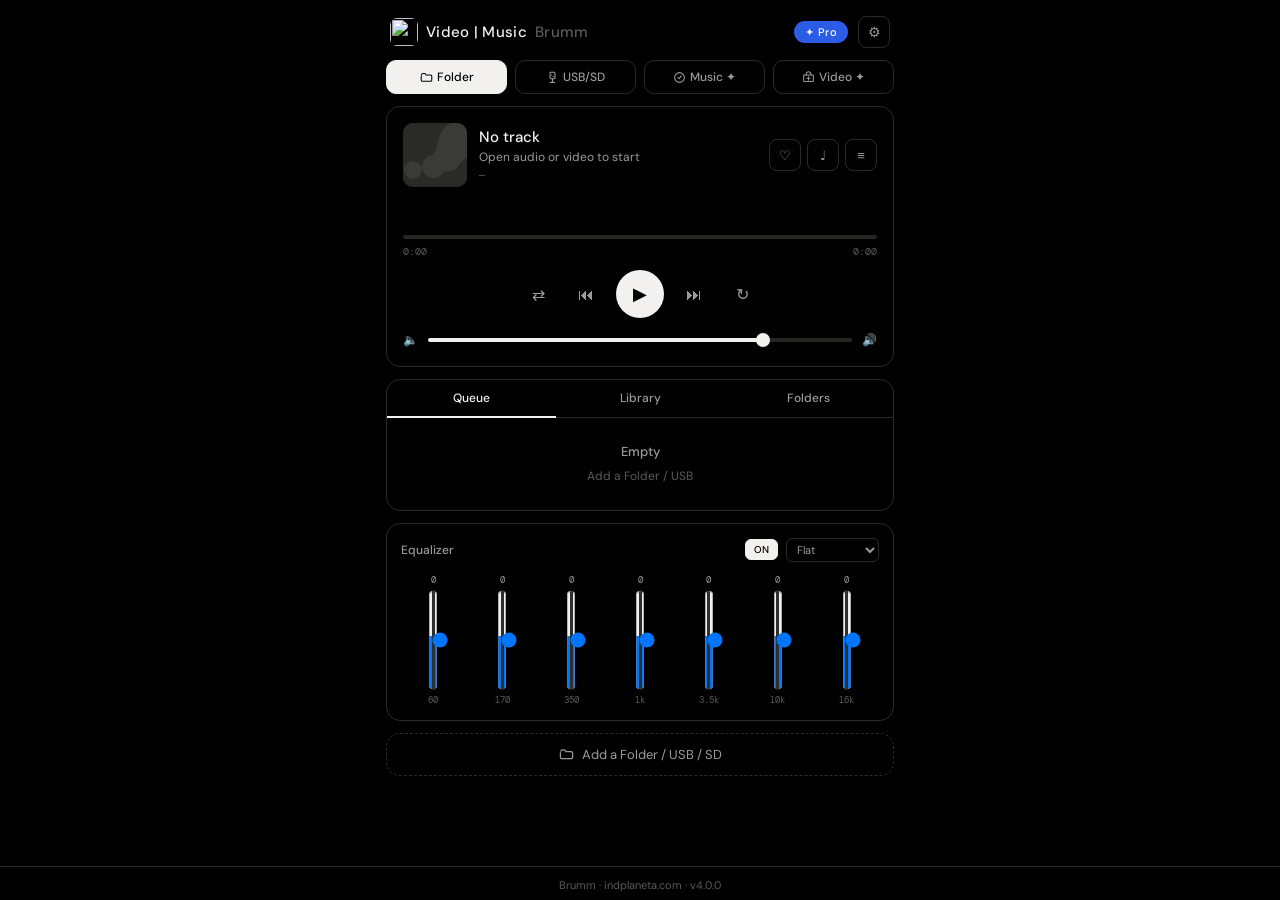
==== commit 81d0a392: "Add files via upload" ====
--- a/public/index.html
+++ b/public/index.html
@@ -474,6 +474,98 @@
 </div>
 
 <script>
+// ── PERSISTENCIA: INDEXEDDB Y LOCALSTORAGE ────────────────
+const DB_NAME = 'BrummMediaDB';
+const DB_VERSION = 1;
+const STORE_NAME = 'tracks';
+
+function openDB() {
+  return new Promise((resolve, reject) => {
+    const request = indexedDB.open(DB_NAME, DB_VERSION);
+    request.onupgradeneeded = e => {
+      const db = e.target.result;
+      if (!db.objectStoreNames.contains(STORE_NAME)) {
+        db.createObjectStore(STORE_NAME, { keyPath: 'id', autoIncrement: true });
+      }
+    };
+    request.onsuccess = () => resolve(request.result);
+    request.onerror = () => reject(request.error);
+  });
+}
+
+async function saveLibraryToStorage() {
+  try {
+    const serializableLib = library.map(t => ({
+      name: t.name,
+      artist: t.artist,
+      album: t.album,
+      duration: t.duration,
+      durationStr: t.durationStr,
+      format: t.format,
+      isVideo: t.isVideo
+    }));
+    localStorage.setItem('brumm_library_meta', JSON.stringify(serializableLib));
+    localStorage.setItem('brumm_folders', JSON.stringify(folders));
+    localStorage.setItem('brumm_folder_map', JSON.stringify(folderMap));
+
+    const db = await openDB();
+    const tx = db.transaction(STORE_NAME, 'readwrite');
+    const store = tx.objectStore(STORE_NAME);
+    await store.clear();
+
+    for (let i = 0; i < library.length; i++) {
+      if (library[i].file) {
+        store.add({ id: i, file: library[i].file });
+      }
+    }
+  } catch (e) {
+    console.warn('Error guardando en almacenamiento persistente', e);
+  }
+}
+
+async function loadLibraryFromStorage() {
+  try {
+    const metaStr = localStorage.getItem('brumm_library_meta');
+    const foldersStr = localStorage.getItem('brumm_folders');
+    const mapStr = localStorage.getItem('brumm_folder_map');
+
+    if (!metaStr) return;
+
+    const meta = JSON.parse(metaStr);
+    folders = foldersStr ? JSON.parse(foldersStr) : [];
+    folderMap = mapStr ? JSON.parse(mapStr) : [];
+
+    const db = await openDB();
+    const tx = db.transaction(STORE_NAME, 'readonly');
+    const store = tx.objectStore(STORE_NAME);
+
+    const filesMap = {};
+    await new Promise((resolve) => {
+      const req = store.openCursor();
+      req.onsuccess = e => {
+        const cursor = e.target.result;
+        if (cursor) {
+          filesMap[cursor.key] = cursor.value.file;
+          cursor.continue();
+        } else {
+          resolve();
+        }
+      };
+      req.onerror = () => resolve();
+    });
+
+    library = meta.map((t, i) => ({
+      ...t,
+      file: filesMap[i] || null
+    }));
+
+    queue = library.map((_, i) => i);
+    renderPanel();
+  } catch (e) {
+    console.warn('Error cargando biblioteca almacenada', e);
+  }
+}
+
 // ── AUDIO ENGINE ──────────────────────────────────────────
 const AC = new (window.AudioContext || window.webkitAudioContext)();
 let gainNode = AC.createGain();
@@ -590,6 +682,7 @@
     queue = library.map((_,i)=>i);
     folders.push(dir.name);
     renderPanel();
+    saveLibraryToStorage();
     toast(`${newTracks.length} pistas cargadas`);
     if (library.length === newTracks.length) loadTrack(0);
   } catch(e) {
@@ -656,6 +749,10 @@
   pausedAt = 0;
   const t = library[queue[curIdx]];
   if (!t) return;
+  if (!t.file) {
+    toast('El archivo local ya no se encuentra disponible.');
+    return;
+  }
   
   updateNPDisplay(t);
   if (!t.isVideo) drawArt(queue[curIdx]);
@@ -697,6 +794,7 @@
       t.durationStr = fmtTime(audioBuffer.duration);
       document.getElementById('timeDur').textContent = t.durationStr;
       renderPanel();
+      saveLibraryToStorage();
       playFrom(0);
       if (lyricsVisible) fetchLyrics(t.artist, t.name);
     } catch(e) {
@@ -1105,6 +1203,7 @@
   else if (dragSrc > curIdx && qi <= curIdx) curIdx++;
   dragSrc = null;
   renderQueue();
+  saveLibraryToStorage();
 }
 
 function removeFromQueue(qi) {
@@ -1112,6 +1211,7 @@
   queue.splice(qi, 1);
   if (curIdx >= queue.length) curIdx = Math.max(0, queue.length - 1);
   renderQueue();
+  saveLibraryToStorage();
   toast('Track removed from queue');
 }
 
@@ -1123,10 +1223,11 @@
   queue = library.map((_,i) => i);
   curIdx = 0;
   renderPanel();
+  saveLibraryToStorage();
   toast('Source removed');
 }
 
-function clearLibrary() {
+async function clearLibrary() {
   if (!confirm('¿Limpiar toda la biblioteca?')) return;
   library = []; queue = []; folderMap = []; folders = []; curIdx = 0;
   if (isPlaying) pausePlayback();
@@ -1134,6 +1235,16 @@
   document.getElementById('npTitle').textContent = 'No track';
   document.getElementById('npArtist').textContent = 'Abre una carpeta para comenzar';
   document.getElementById('npFormat').textContent = '—';
+  
+  localStorage.removeItem('brumm_library_meta');
+  localStorage.removeItem('brumm_folders');
+  localStorage.removeItem('brumm_folder_map');
+  try {
+    const db = await openDB();
+    const tx = db.transaction(STORE_NAME, 'readwrite');
+    await tx.objectStore(STORE_NAME).clear();
+  } catch(e) {}
+
   renderPanel();
   document.getElementById('settingsBg').classList.remove('show');
   toast('Library cleared');
@@ -1185,8 +1296,8 @@
 // ── INIT ──────────────────────────────────────────────────
 buildEQUI();
 drawArt(0);
-renderPanel();
 checkProStatus();
+loadLibraryFromStorage();
 
 // ── PRO / LICENSE ─────────────────────────────────────────
 const JAMENDO_ID = 'a1eb6b2d';
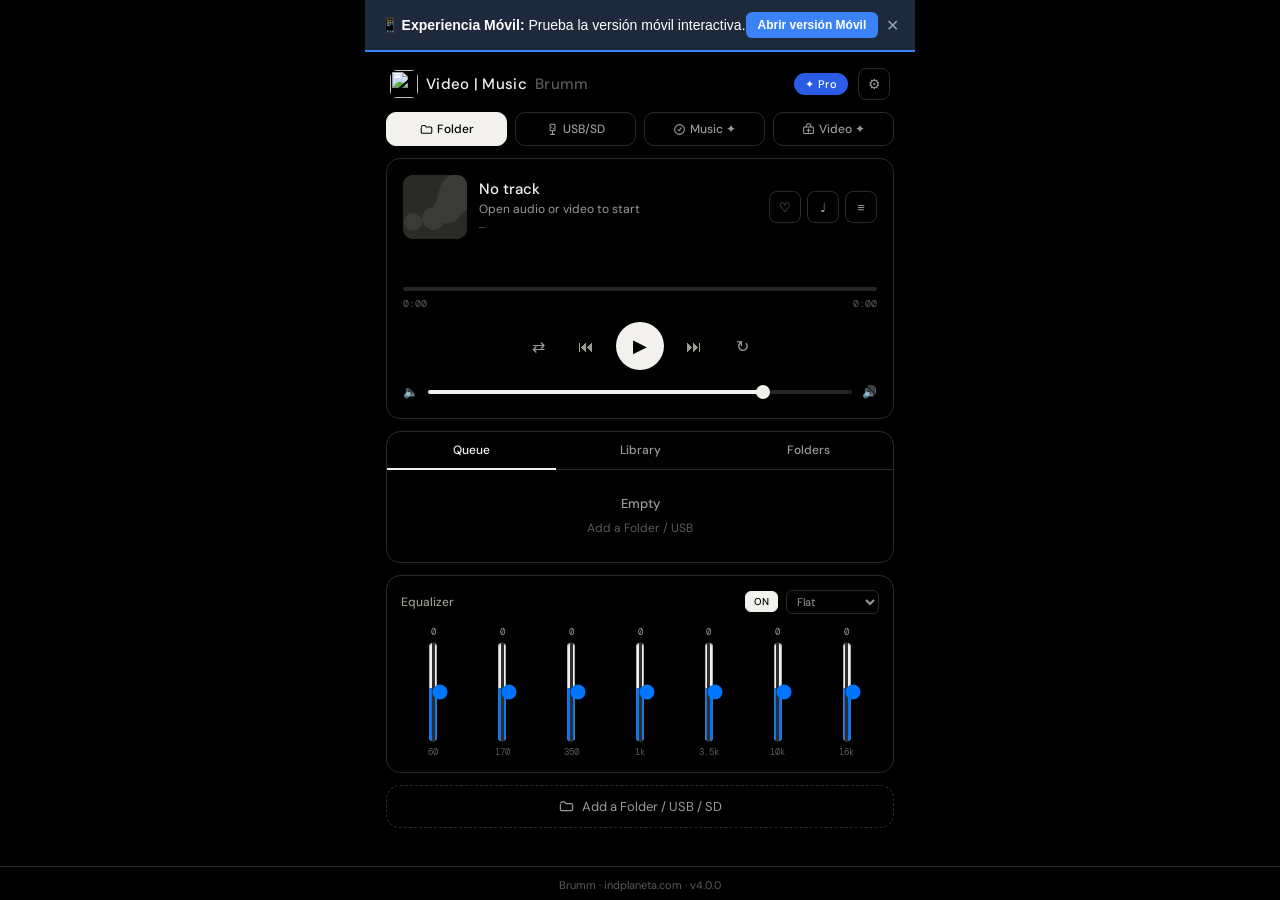
==== commit 3b1babfb: "Implement mobile app invitation banner in index.html Added a mobile app invitation banner with downl" ====
--- a/public/index.html
+++ b/public/index.html
@@ -10,7 +10,10 @@
   
   <!-- Imagen para redes sociales -->
   <meta property="og:image" content="https://industriasplaneta.wordpress.com/wp-content/uploads/2026/09/brumm-i.png">
-<link rel="manifest" href="/manifest.json">
+
+  <!-- Manifest dinámico data URI para evitar fallos si no existe manifest.json -->
+  <link rel="manifest" href="data:application/manifest+json;utf8,%7B%22name%22%3A%22Music%20Brumm%22%2C%22short_name%22%3A%22Brumm%22%2C%22start_url%22%3A%22.%22%2C%22display%22%3A%22standalone%22%2C%22background_color%22%3A%22%23000000%22%2C%22theme_color%22%3A%22%23000000%22%2C%22icons%22%3A%5B%7B%22src%22%3A%22https%3A%2F%2Findustriasplaneta.wordpress.com%2Fwp-content%2Fuploads%2F2026%2F09%2Fbrumm-i.png%22%2C%22sizes%22%3A%22192x192%22%2C%22type%22%3A%22image%2Fpng%22%7D%5D%7D">
+
 <link rel="preconnect" href="https://fonts.googleapis.com">
 <link href="https://fonts.googleapis.com/css2?family=DM+Sans:ital,wght@0,300;0,400;0,500;1,300&family=DM+Mono:wght@400&display=swap" rel="stylesheet">
 <style>
@@ -193,6 +196,22 @@
 </style>
 </head>
 <body>
+
+  <!-- Banner de invitación a la App / APK -->
+<div id="apk-banner" style="background: #1e293b; color: #ffffff; padding: 12px 16px; display: flex; align-items: center; justify-content: space-between; font-family: sans-serif; font-size: 14px; border-bottom: 2px solid #3b82f6;">
+  <div>
+    <strong>📱 Experiencia Móvil:</strong>
+    <span id="banner-text">Cargando opción móvil...</span>
+  </div>
+  <div style="display: flex; gap: 8px;">
+    <!-- Botón de acción dinámico -->
+    <a id="apk-download-btn" href="/www/" style="background: #3b82f6; color: white; padding: 6px 12px; border-radius: 6px; text-decoration: none; font-weight: bold; font-size: 12px;">
+      Abrir WebApp Móvil
+    </a>
+    <!-- Botón para cerrar el banner -->
+    <button onclick="document.getElementById('apk-banner').style.display='none'" style="background: transparent; border: none; color: #94a3b8; cursor: pointer; font-size: 16px;">✕</button>
+  </div>
+</div>
 
 <div class="topbar">
   <div class="logo">
@@ -792,7 +811,6 @@
       audioBuffer = await AC.decodeAudioData(ab);
       t.duration = audioBuffer.duration;
       t.durationStr = fmtTime(audioBuffer.duration);
-      document.getElementById('timeDur').textContent = t.durationStr;
       renderPanel();
       saveLibraryToStorage();
       playFrom(0);
@@ -1180,11 +1198,14 @@
     .replace(/'/g,'&#039;'); 
 }
 
-// ── SERVICE WORKER ────────────────────────────────────────
+// ── SERVICE WORKER (MANEJO DE ERRORES SEGURO) ─────────────
 if ('serviceWorker' in navigator) {
   window.addEventListener('load', () => {
-    navigator.serviceWorker.register('/sw.js')
-      .catch(e => console.warn('SW:', e));
+    navigator.serviceWorker.register('./sw.js')
+      .catch(e => {
+        // Captura el error si sw.js no existe localmente sin romper la app PWA
+        console.warn('Servidor sin archivo sw.js — corriendo en modo directo local:', e);
+      });
   });
 }
 
@@ -1946,6 +1967,30 @@
     Brumm · indplaneta.com · v4.0.0
   </button>
 </div>
-
+<script>
+  // CONFIGURACIÓN DE TU APP
+  // Cambia esto a true cuando subas el archivo .apk a la carpeta public:
+  const apkDisponible = false; 
+  
+  // Ruta donde guardarás tu APK en el proyecto (ejemplo: public/app-brumm.apk)
+  const urlApk = "/app-brumm.apk"; 
+
+  // Ruta a tu carpeta www actual
+  const urlWebAppMovil = "/www/"; 
+
+  const bannerText = document.getElementById('banner-text');
+  const downloadBtn = document.getElementById('apk-download-btn');
+
+  if (apkDisponible) {
+    bannerText.innerText = "¡Descarga la App oficial para Android!";
+    downloadBtn.innerText = "Descargar APK";
+    downloadBtn.href = urlApk;
+  } else {
+    // Apunta a la carpeta /www/ que acaban de subir
+    bannerText.innerText = "Prueba la versión móvil interactiva.";
+    downloadBtn.innerText = "Abrir versión Móvil";
+    downloadBtn.href = urlWebAppMovil;
+  }
+</script>
 </body>
-</html>+</html>
